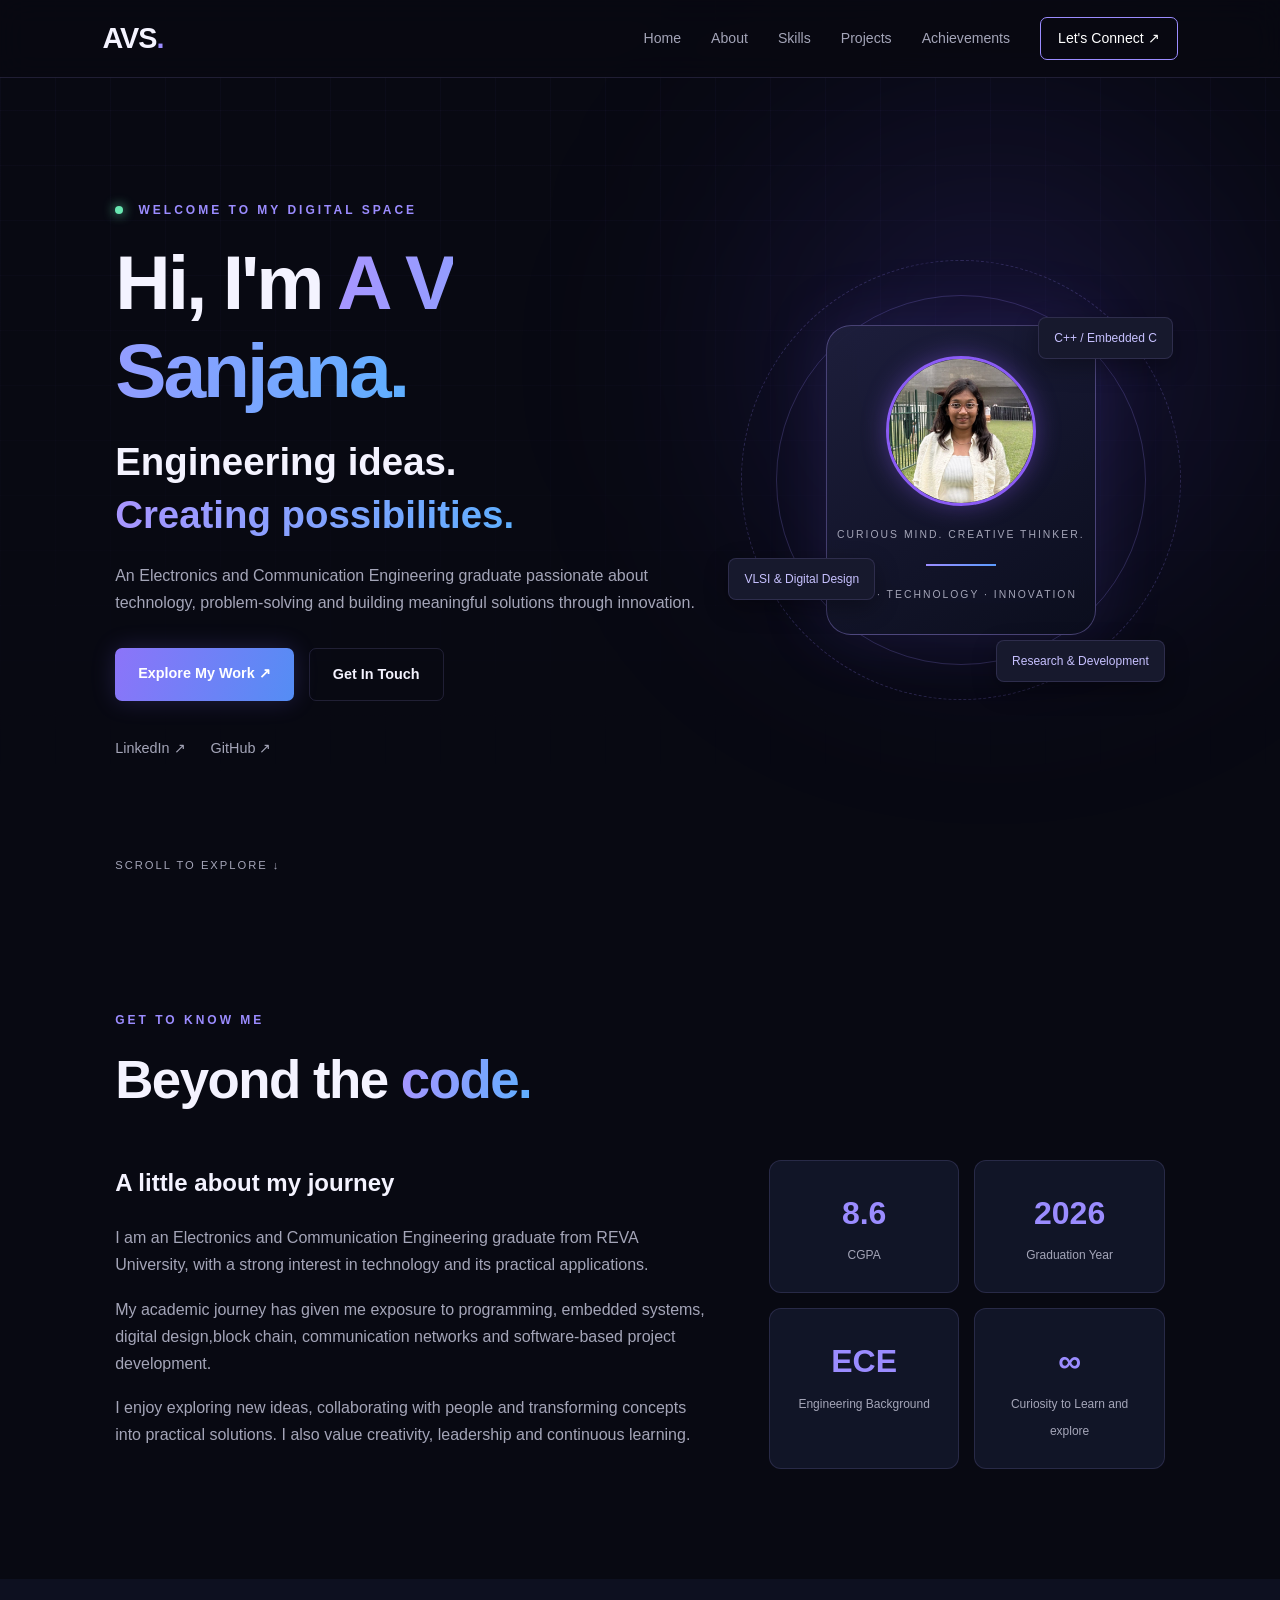
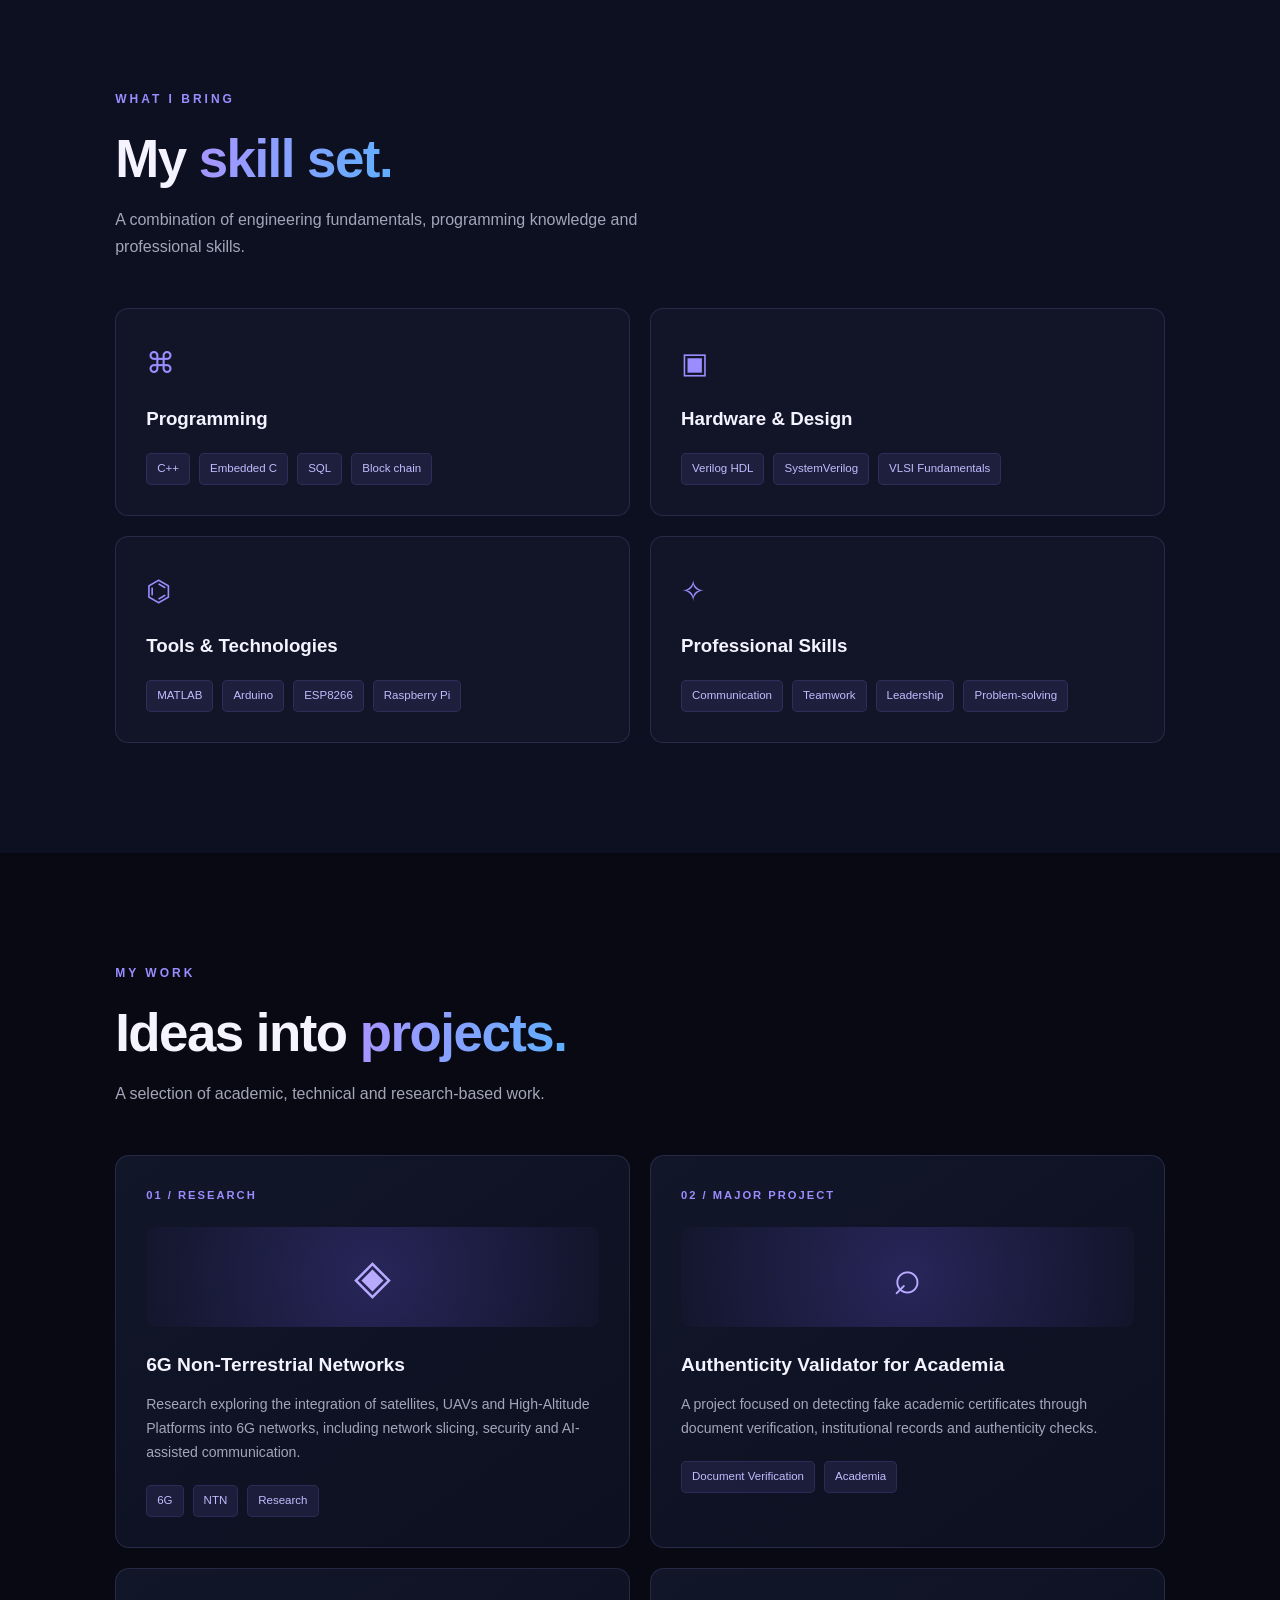
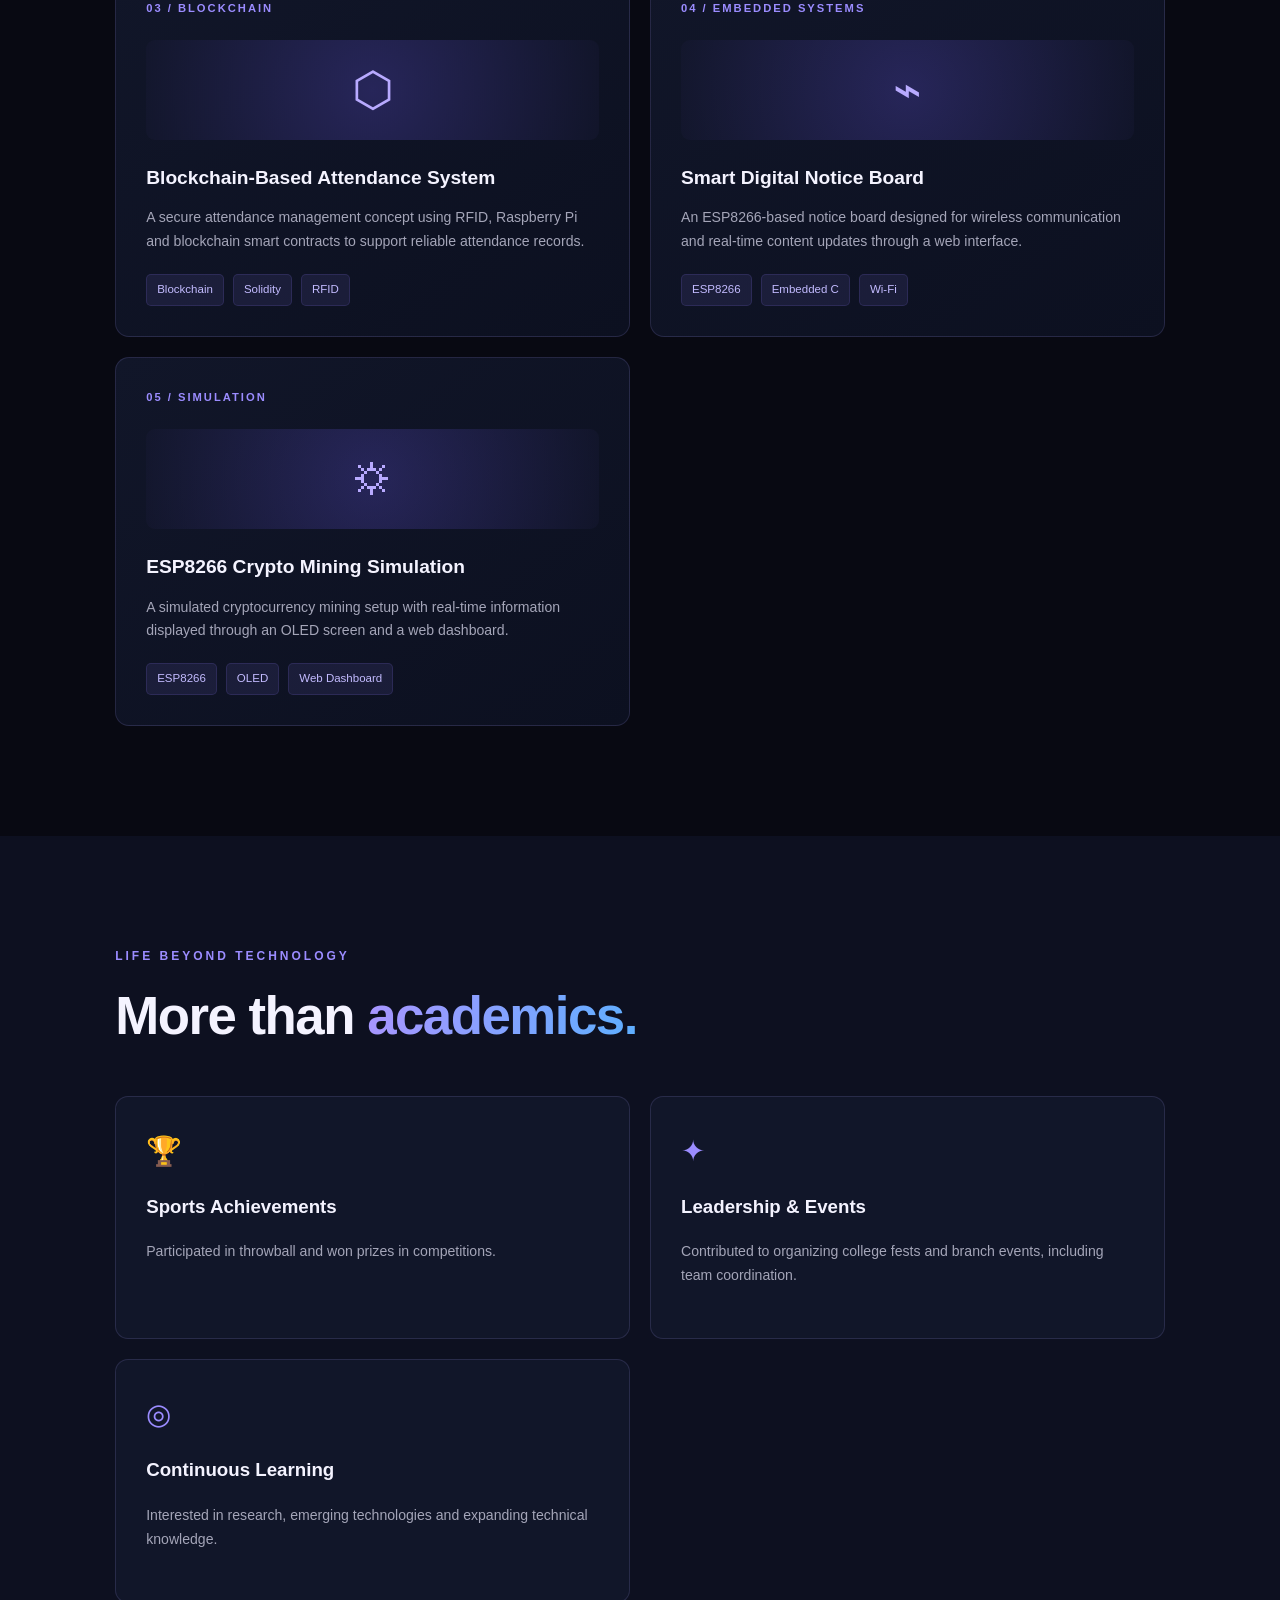
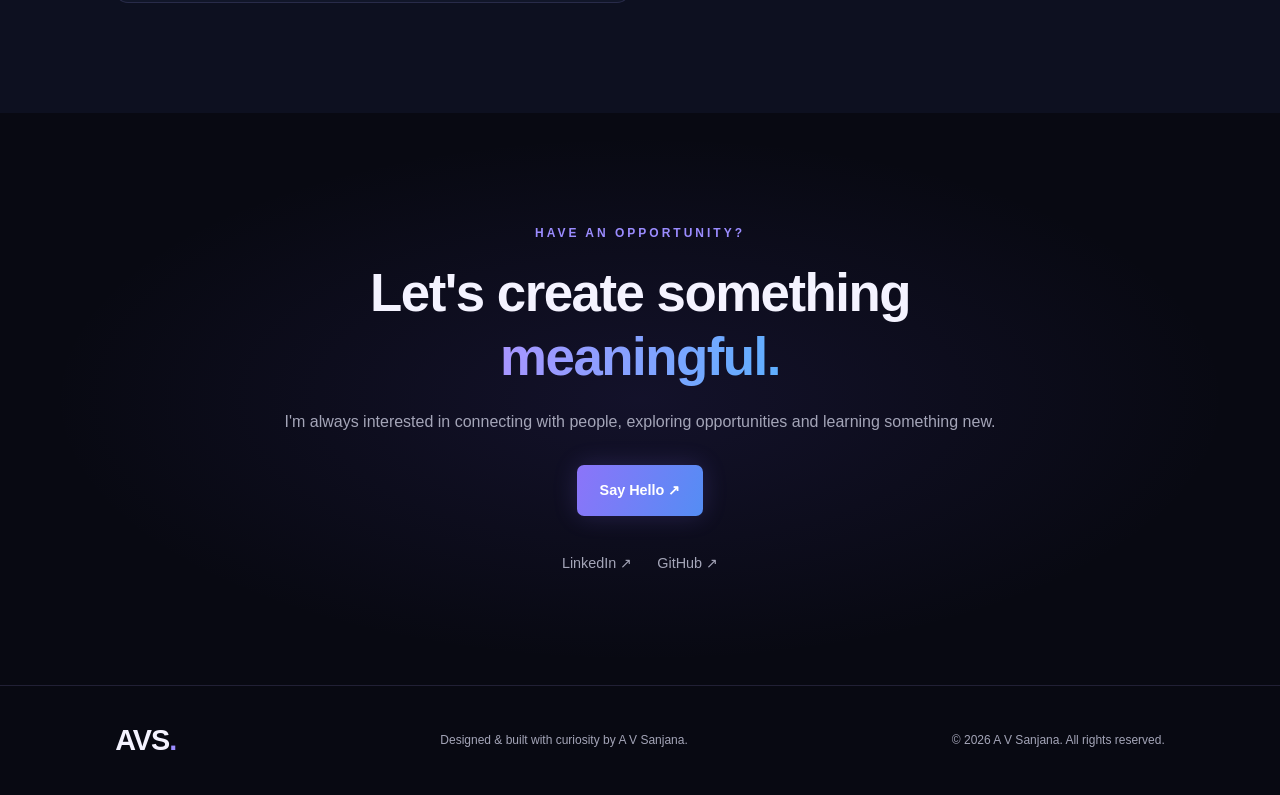
==== index.html @ 326ab888 "Add files via upload Initial portfolio upload." ====
<!DOCTYPE html>
<html lang="en">
<head>
    <meta charset="UTF-8">
    <meta name="viewport" content="width=device-width, initial-scale=1.0">
    <meta name="description" content="A V Sanjana's personal portfolio showcasing engineering projects, technical skills and professional journey.">
    <meta name="theme-color" content="#080912">
    <title>A V Sanjana | Personal Portfolio</title>
    <link rel="stylesheet" href="style.css">
</head>
<body>

    <!-- Navigation -->
    <header class="navbar">
        <a href="#home" class="logo">AVS<span>.</span></a>

        <button class="menu-toggle" id="menuToggle"
                aria-label="Toggle navigation" aria-expanded="false">
            ☰
        </button>

        <nav class="nav-links" id="navLinks">
            <a href="#home">Home</a>
            <a href="#about">About</a>
            <a href="#skills">Skills</a>
            <a href="#projects">Projects</a>
            <a href="#achievements">Achievements</a>
            <a href="#contact" class="nav-contact">Let's Connect ↗</a>
        </nav>
    </header>

    <main>
        <!-- Hero Section -->
        <section class="hero" id="home">
            <div class="hero-grid"></div>

            <div class="hero-content reveal">
                <p class="eyebrow">
                    <span class="status-dot"></span>
                    WELCOME TO MY DIGITAL SPACE
                </p>

                <h1>Hi, I'm <span>A V Sanjana.</span></h1>

                <h2>Engineering ideas.<br>
                    <span class="gradient-text">Creating possibilities.</span>
                </h2>

                <p class="hero-description">
                    An Electronics and Communication Engineering graduate
                    passionate about technology, problem-solving and building
                    meaningful solutions through innovation.
                </p>

                <div class="hero-buttons">
                    <a href="#projects" class="btn btn-primary">
                        Explore My Work ↗
                    </a>
                    <a href="#contact" class="btn btn-outline">
                        Get In Touch
                    </a>
                </div>

                <div class="social-links">
                    <a href="www.linkedin.com/in/a-v-sanjana-may2004" target="_blank"
                       rel="noopener noreferrer">LinkedIn ↗</a>
                    <a href="https://github.com/AVSanjana/AVSanjana.git" target="_blank"
                       rel="noopener noreferrer">GitHub ↗</a>
                </div>
            </div>

            <div class="hero-visual reveal">
                <div class="orbit orbit-one"></div>
                <div class="orbit orbit-two"></div>

                <div class="profile-card">
                    <img src="assets/profile.jpeg" alt="A V Sanjana" class="profile-photo">
                    <p class="profile-label">CURIOUS MIND. CREATIVE THINKER.</p>
                    <div class="profile-line"></div>
                    <p class="profile-role">ECE · TECHNOLOGY · INNOVATION</p>
                </div>

                <div class="floating-tag tag-one">C++ / Embedded C</div>
                <div class="floating-tag tag-two">VLSI & Digital Design</div>
                <div class="floating-tag tag-three">Research & Development</div>
            </div>

            <a href="#about" class="scroll-indicator">
                SCROLL TO EXPLORE ↓
            </a>
        </section>

        <!-- About Section -->
        <section class="section" id="about">
            <div class="section-heading reveal">
                <p class="eyebrow">GET TO KNOW ME</p>
                <h2>Beyond the <span class="gradient-text">code.</span></h2>
            </div>

            <div class="about-grid">
                <div class="about-text reveal">
                    <h3>A little about my journey</h3>
                    <p>
                        I am an Electronics and Communication Engineering
                        graduate from REVA University, with a strong interest
                        in technology and its practical applications.
                    </p>
                    <p>
                        My academic journey has given me exposure to programming,
                        embedded systems, digital design,block chain, communication networks
                        and software-based project development.
                    </p>
                    <p>
                        I enjoy exploring new ideas, collaborating with people
                        and transforming concepts into practical solutions.
                        I also value creativity, leadership and continuous learning.
                    </p>
                </div>

                <div class="about-stats reveal">
                    <div class="stat-card">
                        <span class="stat-number">8.6</span>
                        <span class="stat-label">CGPA</span>
                    </div>
                    <div class="stat-card">
                        <span class="stat-number">2026</span>
                        <span class="stat-label">Graduation Year</span>
                    </div>
                    <div class="stat-card">
                        <span class="stat-number">ECE</span>
                        <span class="stat-label">Engineering Background</span>
                    </div>
                    <div class="stat-card">
                        <span class="stat-number">∞</span>
                        <span class="stat-label">Curiosity to Learn and explore</span>
                    </div>
                </div>
            </div>
        </section>

        <!-- Skills Section -->
        <section class="section section-alt" id="skills">
            <div class="section-heading reveal">
                <p class="eyebrow">WHAT I BRING</p>
                <h2>My <span class="gradient-text">skill set.</span></h2>
                <p class="section-description">
                    A combination of engineering fundamentals, programming
                    knowledge and professional skills.
                </p>
            </div>

            <div class="skills-grid">
                <div class="skill-card reveal">
                    <span class="card-icon">⌘</span>
                    <h3>Programming</h3>
                    <div class="skill-tags">
                        <span>C++</span>
                        <span>Embedded C</span>
                        <span>SQL</span>
                         <span>Block chain</span>
                    </div>
                </div>

                <div class="skill-card reveal">
                    <span class="card-icon">▣</span>
                    <h3>Hardware & Design</h3>
                    <div class="skill-tags">
                        <span>Verilog HDL</span>
                        <span>SystemVerilog</span>
                        <span>VLSI Fundamentals</span>
                    </div>
                </div>

                <div class="skill-card reveal">
                    <span class="card-icon">⌬</span>
                    <h3>Tools & Technologies</h3>
                    <div class="skill-tags">
                        <span>MATLAB</span>
                        <span>Arduino</span>
                        <span>ESP8266</span>
                        <span>Raspberry Pi</span>
                    </div>
                </div>

                <div class="skill-card reveal">
                    <span class="card-icon">✧</span>
                    <h3>Professional Skills</h3>
                    <div class="skill-tags">
                        <span>Communication</span>
                        <span>Teamwork</span>
                        <span>Leadership</span>
                        <span>Problem-solving</span>
                    </div>
                </div>
            </div>
        </section>

        <!-- Projects Section -->
        <section class="section" id="projects">
            <div class="section-heading reveal">
                <p class="eyebrow">MY WORK</p>
                <h2>Ideas into <span class="gradient-text">projects.</span></h2>
                <p class="section-description">
                    A selection of academic, technical and research-based work.
                </p>
            </div>

            <div class="projects-grid">

                <article class="project-card reveal">
                    <div class="project-number">01 / RESEARCH</div>
                    <div class="project-art">◈</div>
                    <h3>6G Non-Terrestrial Networks</h3>
                    <p>
                        Research exploring the integration of satellites,
                        UAVs and High-Altitude Platforms into 6G networks,
                        including network slicing, security and AI-assisted
                        communication.
                    </p>
                    <div class="project-tags">
                        <span>6G</span><span>NTN</span><span>Research</span>
                    </div>
                </article>

                <article class="project-card reveal">
                    <div class="project-number">02 / MAJOR PROJECT</div>
                    <div class="project-art">⌕</div>
                    <h3>Authenticity Validator for Academia</h3>
                    <p>
                        A project focused on detecting fake academic
                        certificates through document verification,
                        institutional records and authenticity checks.
                    </p>
                    <div class="project-tags">
                        <span>Document Verification</span>
                        <span>Academia</span>
                    </div>
                </article>

                <article class="project-card reveal">
                    <div class="project-number">03 / BLOCKCHAIN</div>
                    <div class="project-art">⬡</div>
                    <h3>Blockchain-Based Attendance System</h3>
                    <p>
                        A secure attendance management concept using RFID,
                        Raspberry Pi and blockchain smart contracts to
                        support reliable attendance records.
                    </p>
                    <div class="project-tags">
                        <span>Blockchain</span><span>Solidity</span><span>RFID</span>
                    </div>
                </article>

                <article class="project-card reveal">
                    <div class="project-number">04 / EMBEDDED SYSTEMS</div>
                    <div class="project-art">⌁</div>
                    <h3>Smart Digital Notice Board</h3>
                    <p>
                        An ESP8266-based notice board designed for wireless
                        communication and real-time content updates through
                        a web interface.
                    </p>
                    <div class="project-tags">
                        <span>ESP8266</span><span>Embedded C</span><span>Wi-Fi</span>
                    </div>
                </article>

                <article class="project-card reveal">
                    <div class="project-number">05 / SIMULATION</div>
                    <div class="project-art">⛭</div>
                    <h3>ESP8266 Crypto Mining Simulation</h3>
                    <p>
                        A simulated cryptocurrency mining setup with
                        real-time information displayed through an OLED
                        screen and a web dashboard.
                    </p>
                    <div class="project-tags">
                        <span>ESP8266</span><span>OLED</span><span>Web Dashboard</span>
                    </div>
                </article>

            </div>
        </section>

        <!-- Achievements -->
        <section class="section section-alt" id="achievements">
            <div class="section-heading reveal">
                <p class="eyebrow">LIFE BEYOND TECHNOLOGY</p>
                <h2>More than <span class="gradient-text">academics.</span></h2>
            </div>

            <div class="achievement-grid">
                <div class="achievement-card reveal">
                    <span class="card-icon">🏆</span>
                    <h3>Sports Achievements</h3>
                    <p>Participated in throwball and won prizes in competitions.</p>
                </div>

                <div class="achievement-card reveal">
                    <span class="card-icon">✦</span>
                    <h3>Leadership & Events</h3>
                    <p>Contributed to organizing college fests and branch events,
                       including team coordination.</p>
                </div>

                <div class="achievement-card reveal">
                    <span class="card-icon">◎</span>
                    <h3>Continuous Learning</h3>
                    <p>Interested in research, emerging technologies and
                       expanding technical knowledge.</p>
                </div>
            </div>
        </section>

        <!-- Contact -->
        <section class="section contact-section" id="contact">
            <div class="contact-content reveal">
                <p class="eyebrow">HAVE AN OPPORTUNITY?</p>
                <h2>Let's create something <span class="gradient-text">meaningful.</span></h2>
                <p>
                    I'm always interested in connecting with people,
                    exploring opportunities and learning something new.
                </p>

                <a href="mailto:avsanjana51@gmail.com"
                   class="btn btn-primary">Say Hello ↗</a>

                <div class="contact-links">
                    <a href="www.linkedin.com/in/a-v-sanjana-may2004" target="_blank"
                       rel="noopener noreferrer">LinkedIn ↗</a>
                    <a href="https://github.com/AVSanjana/AVSanjana.git" target="_blank"
                       rel="noopener noreferrer">GitHub ↗</a>
                </div>
            </div>
        </section>
    </main>

    <!-- Footer -->
    <footer class="footer">
        <a href="#home" class="logo">AVS<span>.</span></a>
        <p>Designed & built with curiosity by A V Sanjana.</p>
        <p>© <span id="year"></span> A V Sanjana. All rights reserved.</p>
    </footer>

    <script src="script.js"></script>
</body>
</html>
---- style.css ----
/* =====================================
   A V SANJANA - FUTURISTIC PORTFOLIO
   ===================================== */

:root {
    --bg: #080912;
    --bg-alt: #0d1020;
    --card: #111527;
    --purple: #9b8cff;
    --blue: #5c9cff;
    --text: #f4f3ff;
    --muted: #a4a5b8;
    --border: rgba(173, 158, 255, 0.15);
}

* {
    margin: 0;
    padding: 0;
    box-sizing: border-box;
    scroll-behavior: smooth;
}

body {
    background: var(--bg);
    color: var(--text);
    font-family: "Segoe UI", Arial, sans-serif;
    line-height: 1.7;
    overflow-x: hidden;
}

a {
    color: inherit;
    text-decoration: none;
}

button {
    font: inherit;
}

/* NAVIGATION */

.navbar {
    height: 78px;
    padding: 0 8%;
    display: flex;
    align-items: center;
    justify-content: space-between;
    background: rgba(8, 9, 18, 0.88);
    backdrop-filter: blur(15px);
    border-bottom: 1px solid var(--border);
    position: fixed;
    width: 100%;
    top: 0;
    z-index: 1000;
}

.logo {
    font-size: 1.8rem;
    font-weight: 800;
    letter-spacing: -1px;
}

.logo span {
    color: var(--purple);
}

.nav-links {
    display: flex;
    align-items: center;
    gap: 30px;
}

.nav-links a {
    color: var(--muted);
    font-size: 0.88rem;
    transition: 0.3s;
}

.nav-links a:hover {
    color: var(--purple);
}

.nav-links .nav-contact {
    color: white;
    border: 1px solid var(--purple);
    padding: 9px 17px;
    border-radius: 7px;
}

.menu-toggle {
    display: none;
    background: none;
    color: white;
    border: 0;
    font-size: 1.7rem;
    cursor: pointer;
}

/* COMMON */

.section {
    padding: 110px 9%;
}

.section-alt {
    background: var(--bg-alt);
}

.eyebrow {
    color: var(--purple);
    font-size: 0.75rem;
    letter-spacing: 3px;
    font-weight: 700;
    margin-bottom: 18px;
}

.section-heading {
    margin-bottom: 48px;
}

.section-heading h2,
.contact-content h2 {
    font-size: clamp(2rem, 5vw, 3.3rem);
    line-height: 1.2;
    letter-spacing: -1.5px;
}

.gradient-text,
.hero h1 span {
    background: linear-gradient(100deg, #a995ff, #5eafff);
    -webkit-background-clip: text;
    background-clip: text;
    color: transparent;
}

.section-description {
    color: var(--muted);
    margin-top: 15px;
    max-width: 580px;
}

/* HERO */

.hero {
    min-height: 100vh;
    padding: 150px 9% 90px;
    display: grid;
    grid-template-columns: 1.2fr 0.8fr;
    align-items: center;
    gap: 30px;
    position: relative;
    overflow: hidden;
}

.hero-grid {
    position: absolute;
    inset: 0;
    background-image:
        linear-gradient(rgba(153, 136, 255, 0.035) 1px, transparent 1px),
        linear-gradient(90deg, rgba(153, 136, 255, 0.035) 1px, transparent 1px);
    background-size: 55px 55px;
    mask-image: linear-gradient(to bottom, black, transparent 90%);
    pointer-events: none;
}

.hero::before {
    content: "";
    position: absolute;
    width: 450px;
    height: 450px;
    background: rgba(103, 76, 255, 0.15);
    filter: blur(130px);
    border-radius: 50%;
    top: 15%;
    right: 5%;
    pointer-events: none;
}

.hero-content,
.hero-visual {
    position: relative;
    z-index: 2;
}

.status-dot {
    display: inline-block;
    height: 8px;
    width: 8px;
    background: #69e8b1;
    border-radius: 50%;
    margin-right: 9px;
    box-shadow: 0 0 12px #69e8b1;
}

.hero h1 {
    font-size: clamp(2.7rem, 6vw, 5rem);
    line-height: 1.15;
    letter-spacing: -3px;
    margin-bottom: 20px;
}

.hero h2 {
    font-size: clamp(1.6rem, 3vw, 2.4rem);
    line-height: 1.4;
    margin-bottom: 20px;
}

.hero-description {
    color: var(--muted);
    max-width: 580px;
    margin-bottom: 32px;
}

.hero-buttons {
    display: flex;
    flex-wrap: wrap;
    gap: 15px;
}

.btn {
    display: inline-block;
    padding: 13px 23px;
    border-radius: 7px;
    font-weight: 600;
    font-size: 0.9rem;
    transition: 0.3s;
}

.btn-primary {
    background: linear-gradient(110deg, #8c74f9, #548df4);
    color: white;
    box-shadow: 0 0 25px rgba(130, 109, 255, 0.2);
}

.btn-primary:hover {
    transform: translateY(-4px);
    box-shadow: 0 8px 30px rgba(130, 109, 255, 0.4);
}

.btn-outline {
    border: 1px solid var(--border);
    color: var(--text);
}

.btn-outline:hover {
    border-color: var(--purple);
    transform: translateY(-4px);
}

.social-links,
.contact-links {
    display: flex;
    gap: 25px;
    margin-top: 35px;
}

.social-links a,
.contact-links a {
    color: var(--muted);
    font-size: 0.9rem;
    transition: 0.3s;
}

.social-links a:hover,
.contact-links a:hover {
    color: var(--purple);
}

/* HERO VISUAL */

.hero-visual {
    height: 430px;
    display: flex;
    align-items: center;
    justify-content: center;
}

.profile-card {
    width: 270px;
    height: 310px;
    border: 1px solid rgba(172, 151, 255, 0.35);
    background: linear-gradient(145deg,
        rgba(31, 32, 62, 0.9),
        rgba(11, 14, 30, 0.9));
    border-radius: 25px;
    box-shadow: 0 0 70px rgba(116, 92, 255, 0.15);
    display: flex;
    flex-direction: column;
    justify-content: center;
    align-items: center;
    gap: 20px;
    position: relative;
    z-index: 2;
    backdrop-filter: blur(15px);
}

.profile-symbol {
    font-size: 4.5rem;
    font-weight: 800;
    letter-spacing: -5px;
    background: linear-gradient(120deg, #bba8ff, #5cafff);
    -webkit-background-clip: text;
    background-clip: text;
    color: transparent;
}

.profile-label,
.profile-role {
    color: var(--muted);
    font-size: 0.65rem;
    letter-spacing: 2px;
}

.profile-line {
    width: 70px;
    height: 2px;
    background: linear-gradient(90deg, var(--purple), var(--blue));
}

.orbit {
    position: absolute;
    border: 1px solid rgba(153, 136, 255, 0.22);
    border-radius: 50%;
}

.orbit-one {
    width: 370px;
    height: 370px;
    animation: rotate 25s linear infinite;
}

.orbit-two {
    width: 440px;
    height: 440px;
    border-style: dashed;
    animation: rotate 35s linear infinite reverse;
}

.floating-tag {
    position: absolute;
    z-index: 3;
    background: #17192d;
    border: 1px solid var(--border);
    padding: 10px 15px;
    border-radius: 8px;
    color: #c7c1ff;
    font-size: 0.75rem;
    box-shadow: 0 8px 25px #0005;
    animation: float 4s ease-in-out infinite;
}

.tag-one { top: 12%; right: -2%; }
.tag-two { bottom: 22%; left: -7%; animation-delay: 1s; }
.tag-three { bottom: 3%; right: 0; animation-delay: 2s; }

.scroll-indicator {
    position: absolute;
    bottom: 25px;
    left: 9%;
    color: var(--muted);
    font-size: 0.7rem;
    letter-spacing: 2px;
}

/* ABOUT */

.about-grid {
    display: grid;
    grid-template-columns: 1.2fr 0.8fr;
    gap: 60px;
    align-items: center;
}

.about-text h3 {
    font-size: 1.5rem;
    margin-bottom: 20px;
}

.about-text p {
    color: var(--muted);
    margin-bottom: 17px;
}

.about-stats {
    display: grid;
    grid-template-columns: repeat(2, 1fr);
    gap: 15px;
}

.stat-card {
    background: var(--card);
    padding: 25px 15px;
    border: 1px solid var(--border);
    border-radius: 12px;
    text-align: center;
}

.stat-number {
    display: block;
    font-size: 2rem;
    font-weight: 800;
    color: var(--purple);
}

.stat-label {
    font-size: 0.75rem;
    color: var(--muted);
}

/* SKILLS */

.skills-grid,
.achievement-grid {
    display: grid;
    grid-template-columns: repeat(2, 1fr);
    gap: 20px;
}

.skill-card,
.achievement-card {
    background: var(--card);
    border: 1px solid var(--border);
    border-radius: 13px;
    padding: 30px;
    transition: 0.3s;
}

.skill-card:hover,
.achievement-card:hover,
.project-card:hover {
    transform: translateY(-6px);
    border-color: rgba(155, 140, 255, 0.65);
}

.card-icon {
    font-size: 1.8rem;
    color: var(--purple);
    display: block;
    margin-bottom: 15px;
}

.skill-card h3,
.achievement-card h3 {
    margin-bottom: 18px;
}

.skill-tags,
.project-tags {
    display: flex;
    flex-wrap: wrap;
    gap: 9px;
}

.skill-tags span,
.project-tags span {
    font-size: 0.72rem;
    color: #c3bbff;
    background: rgba(144, 124, 255, 0.1);
    border: 1px solid rgba(144, 124, 255, 0.15);
    border-radius: 5px;
    padding: 5px 10px;
}

/* PROJECTS */

.projects-grid {
    display: grid;
    grid-template-columns: repeat(2, 1fr);
    gap: 20px;
}

.project-card {
    padding: 30px;
    background: linear-gradient(145deg, #111629, #0c1020);
    border: 1px solid var(--border);
    border-radius: 14px;
    transition: 0.3s;
}

.project-number {
    color: var(--purple);
    font-size: 0.7rem;
    letter-spacing: 2px;
    font-weight: 700;
}

.project-art {
    margin: 22px 0;
    height: 100px;
    border-radius: 9px;
    background: radial-gradient(circle at center,
        rgba(115, 95, 255, 0.24),
        rgba(23, 25, 52, 0.4));
    display: flex;
    align-items: center;
    justify-content: center;
    font-size: 3rem;
    color: #b8aaff;
}

.project-card h3 {
    font-size: 1.2rem;
    margin-bottom: 12px;
}

.project-card p,
.achievement-card p {
    color: var(--muted);
    font-size: 0.88rem;
    margin-bottom: 20px;
}

.project-tags {
    margin-top: 20px;
}

/* ACHIEVEMENTS */

.achievement-card {
    background: #111629;
}

/* CONTACT */

.contact-section {
    text-align: center;
    background: radial-gradient(ellipse at center,
        rgba(94, 76, 205, 0.13),
        transparent 65%);
}

.contact-content {
    max-width: 760px;
    margin: auto;
}

.contact-content h2 {
    margin-bottom: 20px;
}

.contact-content > p:not(.eyebrow) {
    color: var(--muted);
    margin-bottom: 30px;
}

.contact-links {
    justify-content: center;
}

/* FOOTER */

.footer {
    border-top: 1px solid var(--border);
    padding: 30px 9%;
    display: flex;
    justify-content: space-between;
    align-items: center;
    gap: 20px;
}

.footer p {
    color: var(--muted);
    font-size: 0.75rem;
    text-align: center;
}

/* ANIMATIONS */

@keyframes rotate {
    to { transform: rotate(360deg); }
}

@keyframes float {
    0%, 100% { transform: translateY(0); }
    50% { transform: translateY(-12px); }
}

.reveal {
    opacity: 0;
    transform: translateY(25px);
    transition: opacity 0.8s ease, transform 0.8s ease;
}

.reveal.visible {
    opacity: 1;
    transform: translateY(0);
}

/* RESPONSIVE DESIGN */

@media (max-width: 900px) {
    .navbar {
        padding: 0 5%;
    }

    .nav-links {
        gap: 15px;
    }

    .nav-links a {
        font-size: 0.78rem;
    }

    .hero {
        padding-left: 6%;
        padding-right: 6%;
    }

    .section {
        padding: 85px 6%;
    }

    .hero-visual {
        transform: scale(0.85);
    }
}

@media (max-width: 700px) {
    .menu-toggle {
        display: block;
    }

    .nav-links {
        display: none;
        position: absolute;
        top: 78px;
        left: 0;
        width: 100%;
        padding: 25px;
        background: #0d1020;
        border-bottom: 1px solid var(--border);
        flex-direction: column;
        align-items: flex-start;
    }

    .nav-links.active {
        display: flex;
    }

    .hero {
        grid-template-columns: 1fr;
        padding-top: 135px;
        text-align: center;
    }

    .hero-description {
        margin-left: auto;
        margin-right: auto;
    }

    .hero-buttons,
    .social-links {
        justify-content: center;
    }

    .hero-visual {
        height: 390px;
        transform: scale(0.85);
    }

    .scroll-indicator {
        display: none;
    }

    .about-grid,
    .projects-grid {
        grid-template-columns: 1fr;
    }

    .skills-grid,
    .achievement-grid {
        grid-template-columns: 1fr;
    }

    .footer {
        flex-direction: column;
        text-align: center;
    }
}

@media (max-width: 400px) {
    .hero h1 {
        letter-spacing: -1.5px;
    }

    .hero-visual {
        transform: scale(0.72);
        margin: -30px 0;
    }

    .section {
        padding: 70px 6%;
    }
}

@media (prefers-reduced-motion: reduce) {
    *, *::before, *::after {
        scroll-behavior: auto !important;
        animation-duration: 0.01ms !important;
        transition-duration: 0.01ms !important;
    }
}
.profile-photo {
    width: 150px;
    height: 150px;
    object-fit: cover;
    border-radius: 50%;
    border: 3px solid #8b5cf6;
    box-shadow: 0 0 25px rgba(139, 92, 246, 0.4);
}
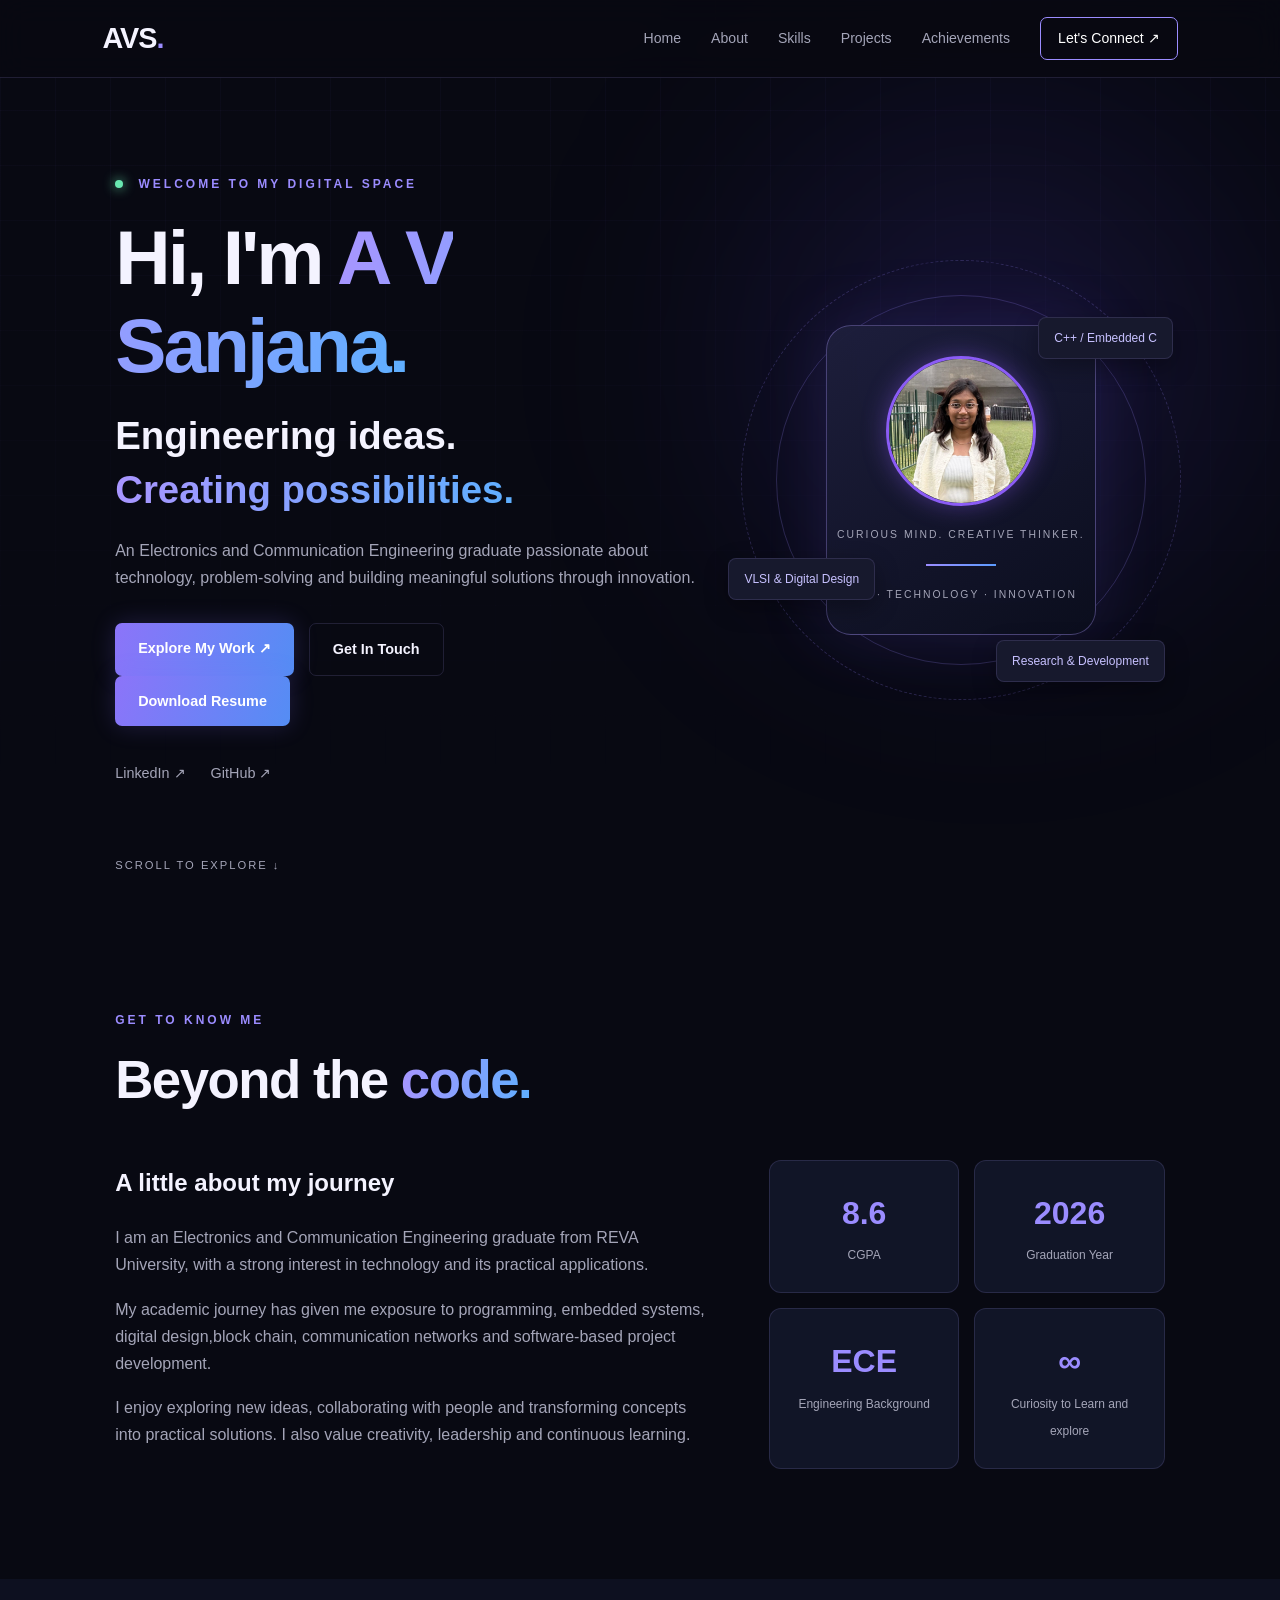
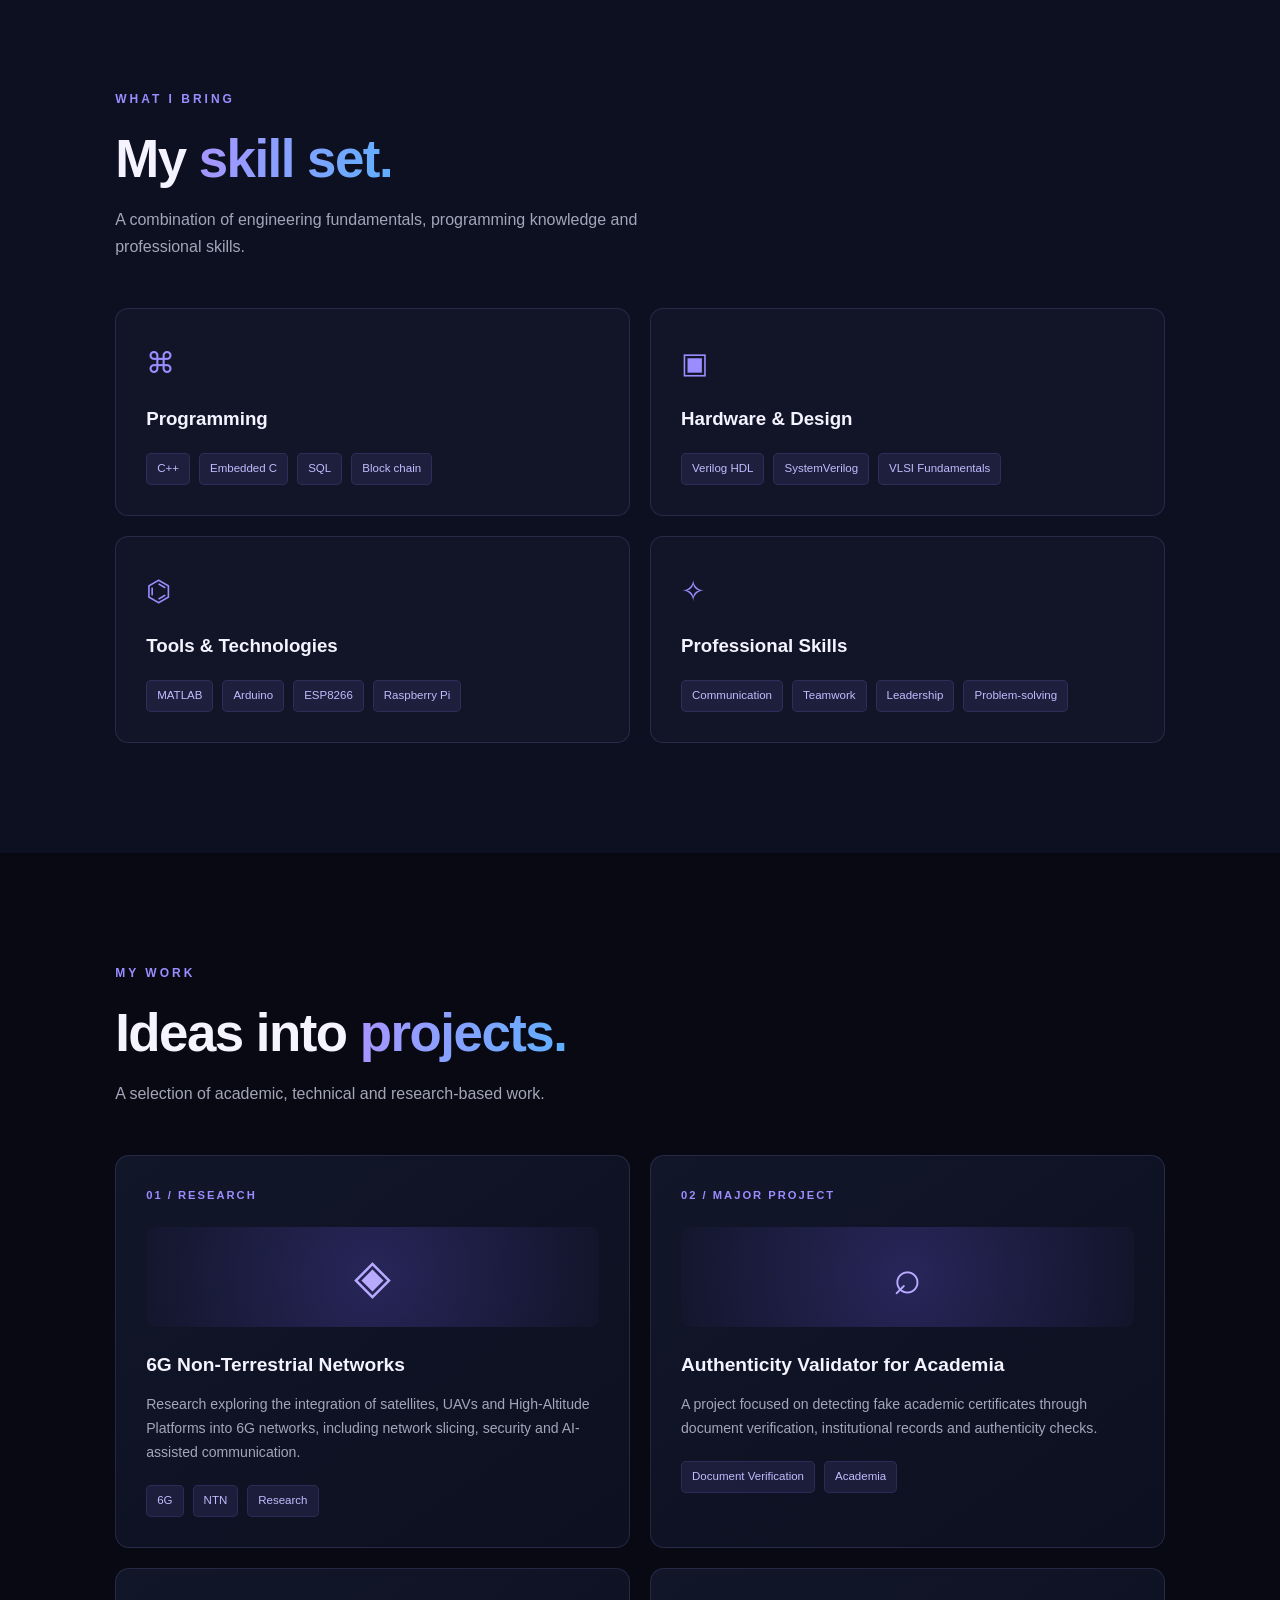
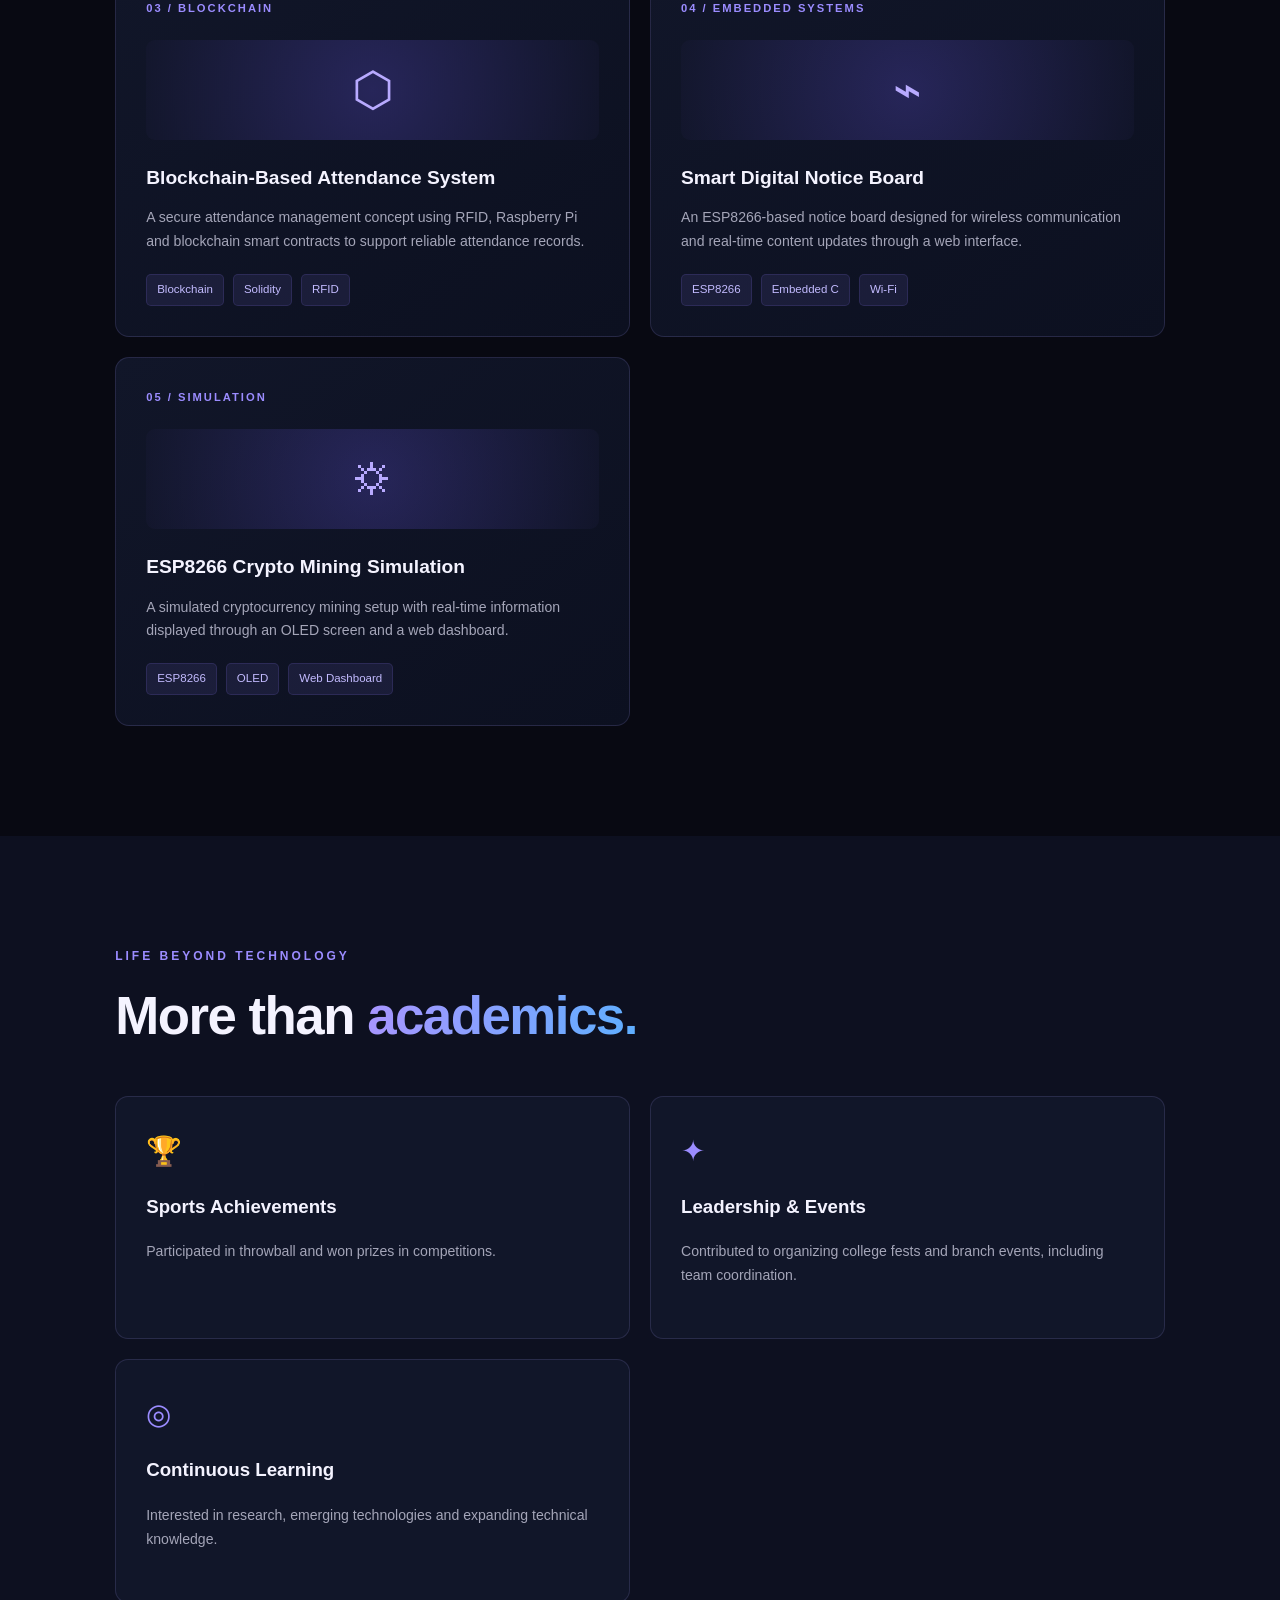
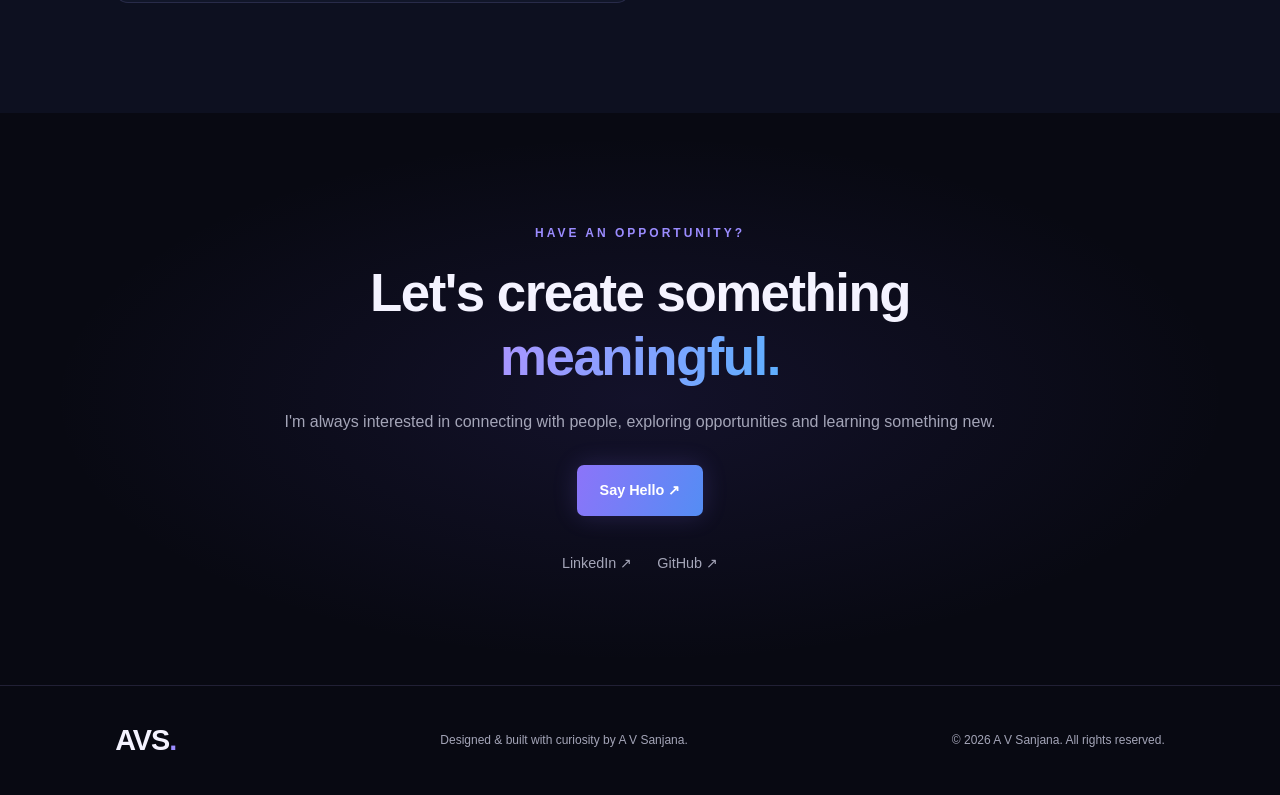
==== commit 87c90956: "Add resume download link to hero section Added a download link for the resume and updated the hero s" ====
--- a/index.html
+++ b/index.html
@@ -61,6 +61,12 @@
                         Get In Touch
                     </a>
                 </div>
+                <a href="assets/Sanjana-Resume.pdf"
+   class="btn btn-primary"
+   download>
+   <i class="fas fa-download"></i>
+   Download Resume
+</a>
 
                 <div class="social-links">
                     <a href="www.linkedin.com/in/a-v-sanjana-may2004" target="_blank"
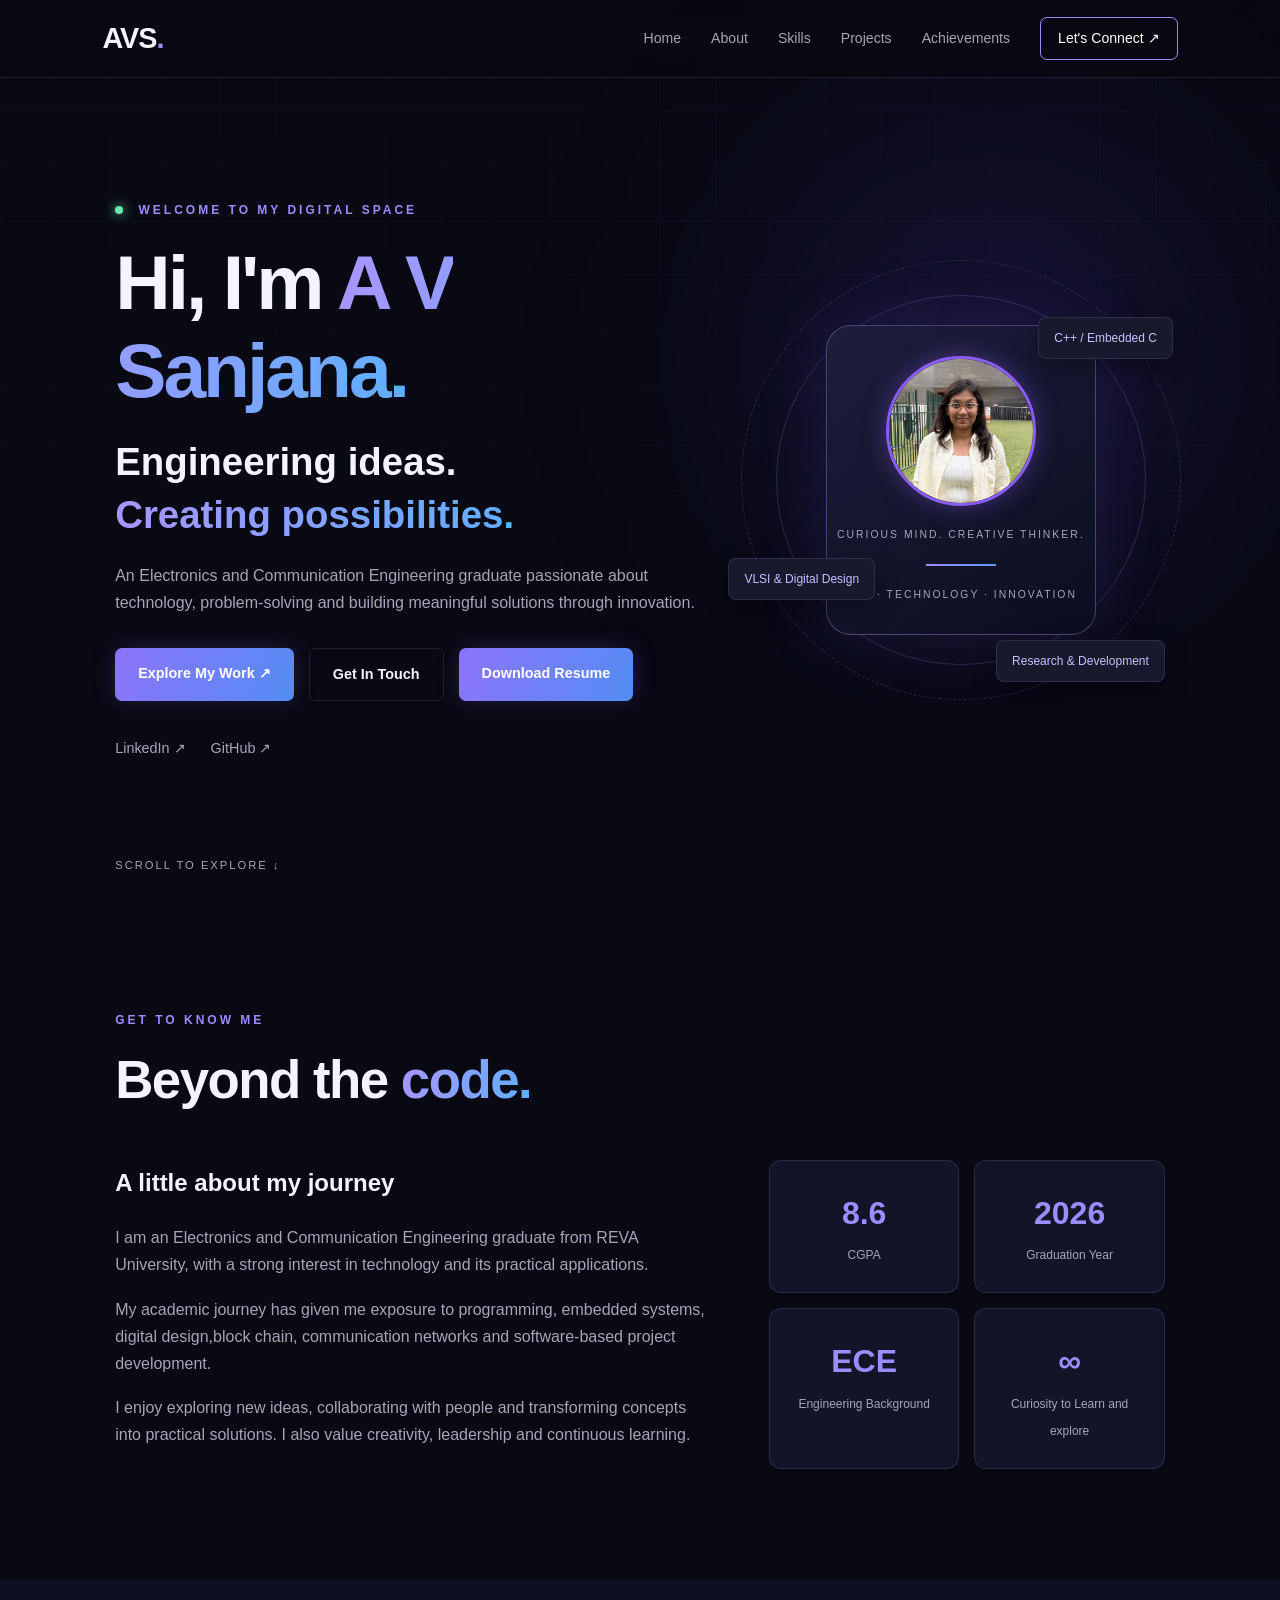
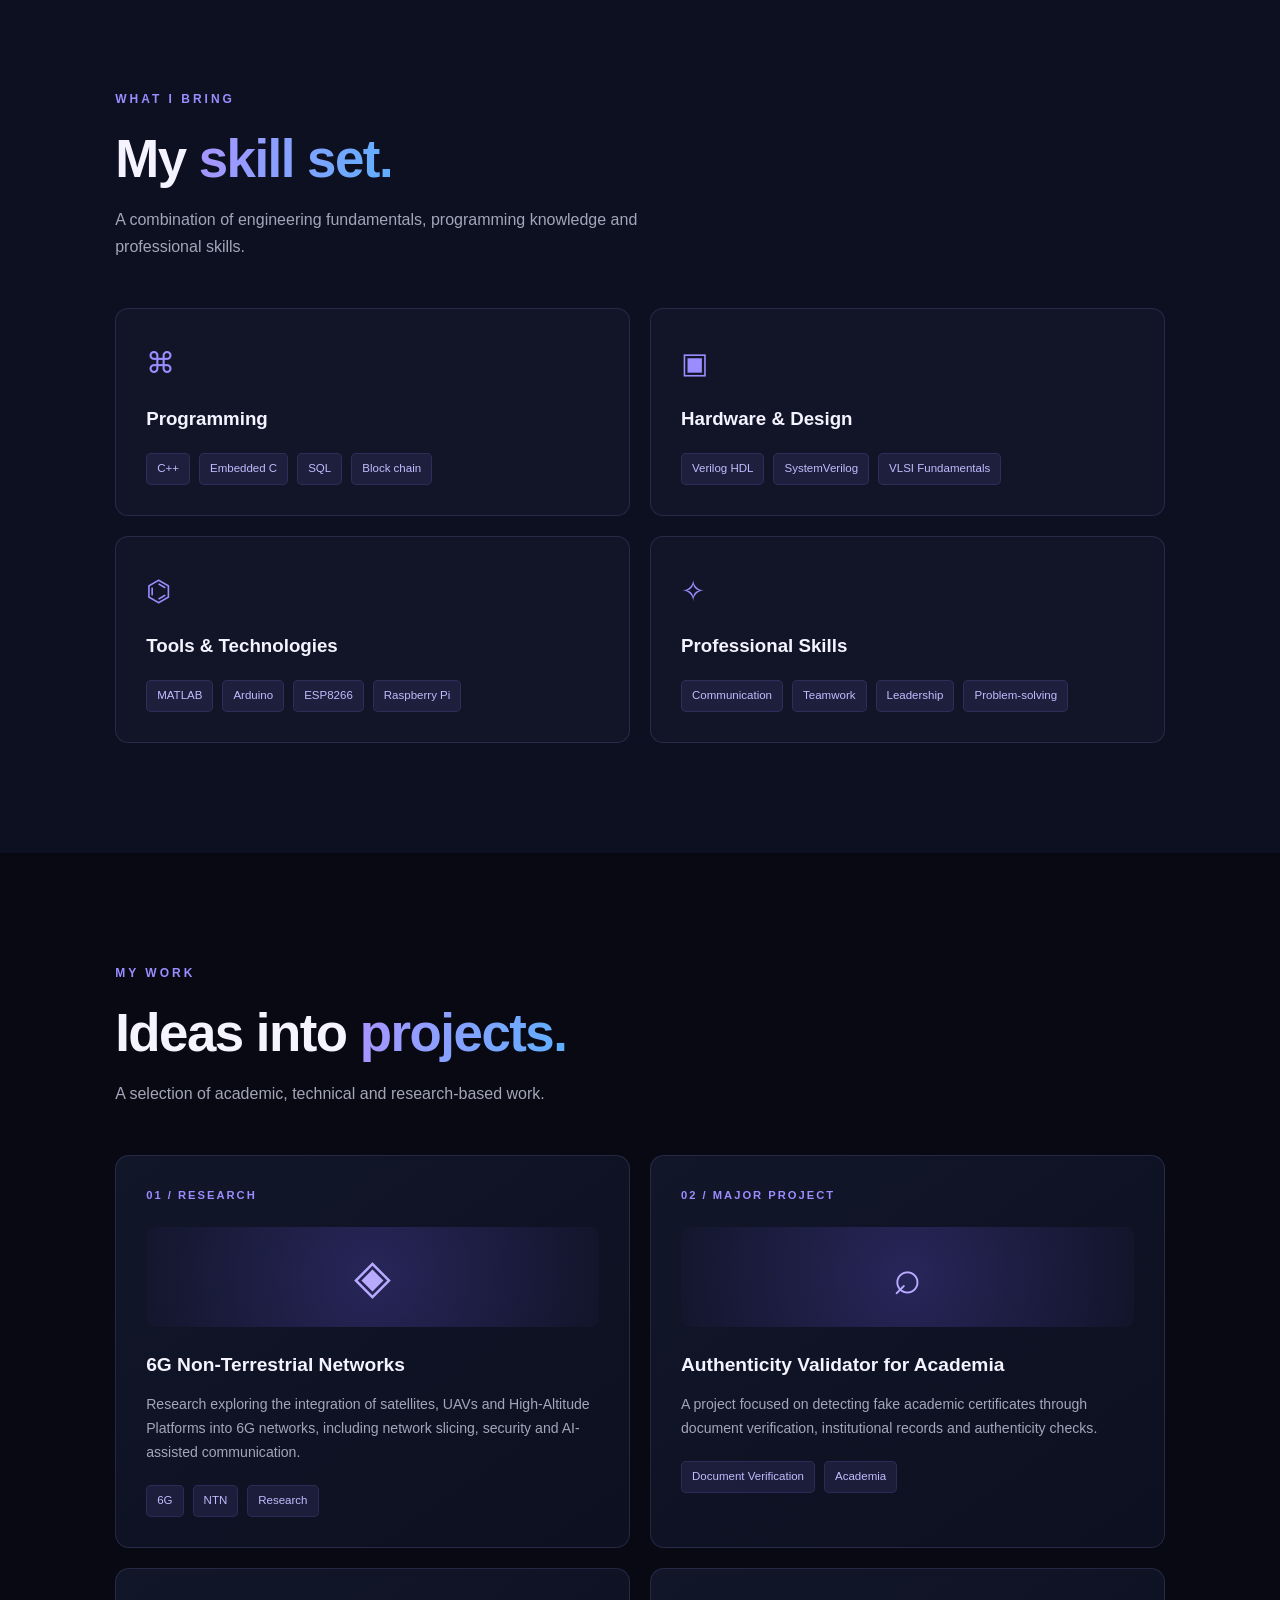
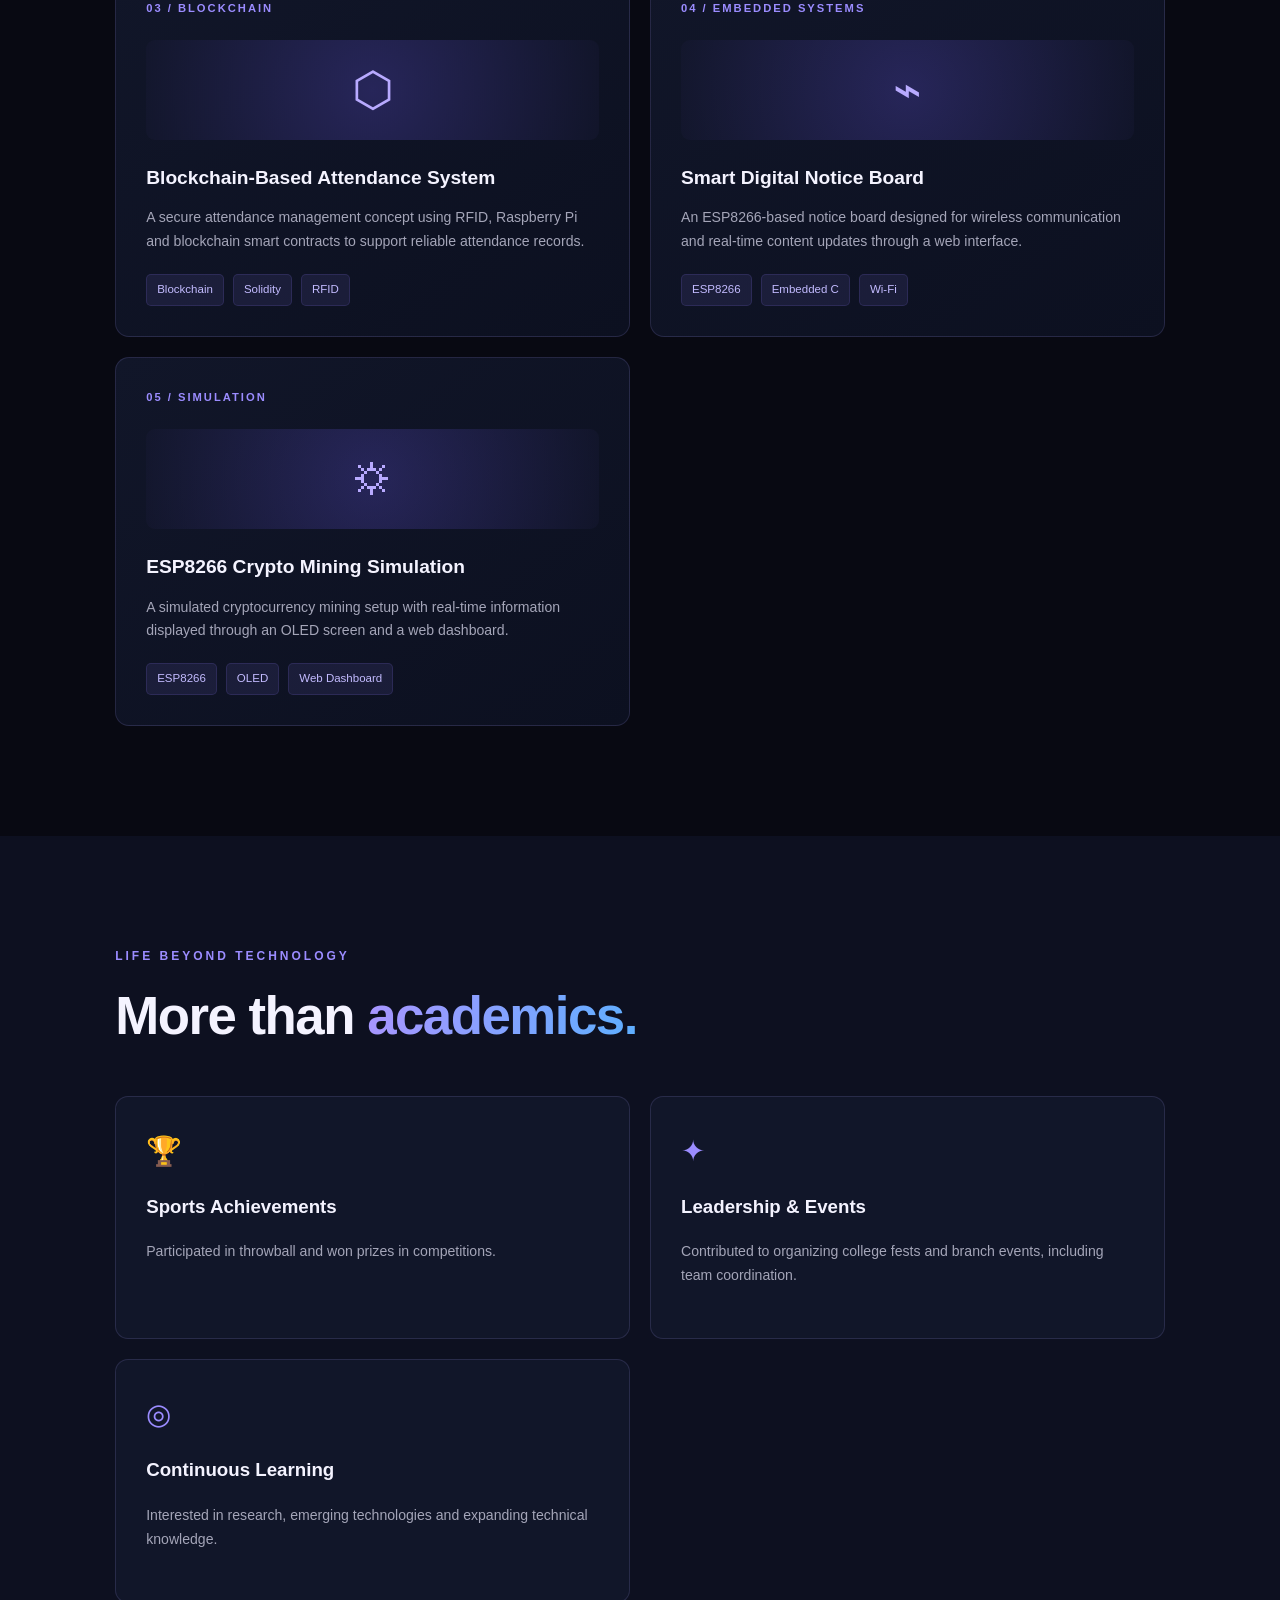
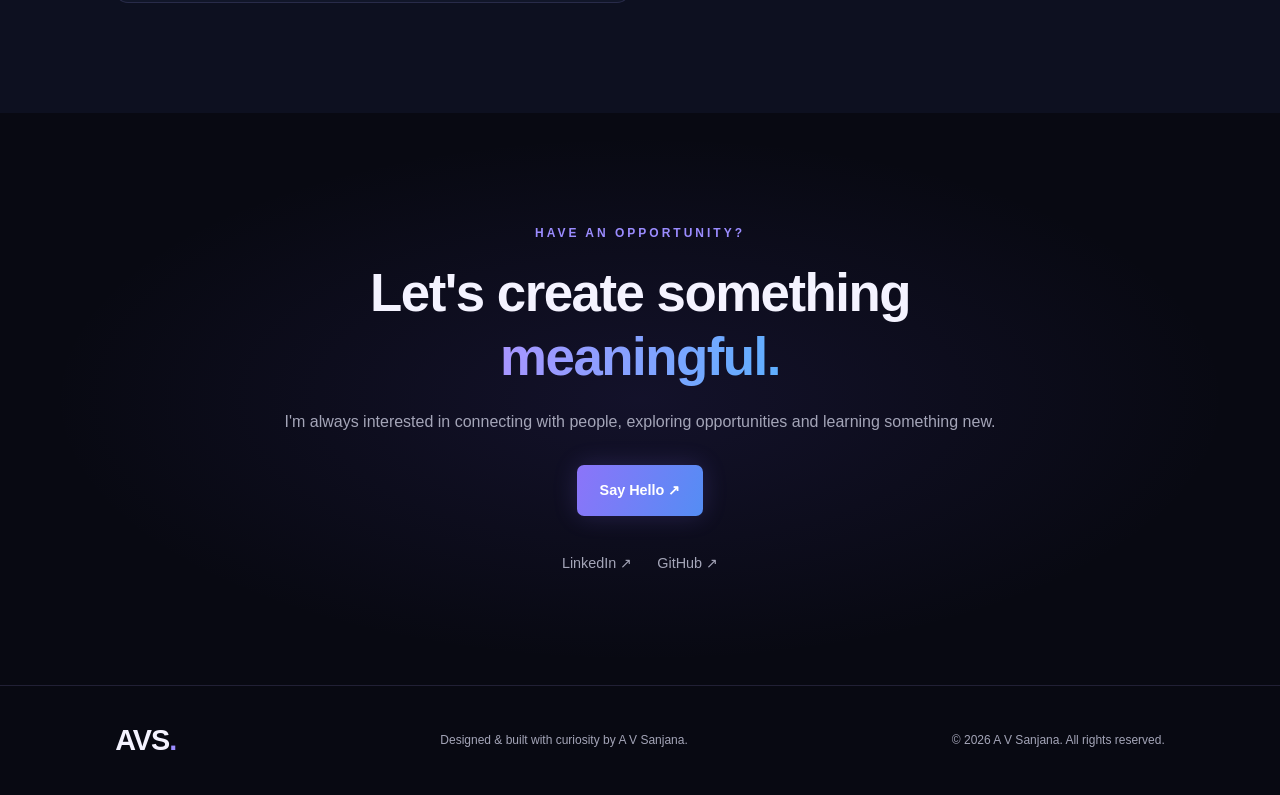
==== commit bfa7c970: "Update index.html" ====
--- a/index.html
+++ b/index.html
@@ -60,13 +60,13 @@
                     <a href="#contact" class="btn btn-outline">
                         Get In Touch
                     </a>
-                </div>
-                <a href="assets/Sanjana-Resume.pdf"
-   class="btn btn-primary"
-   download>
-   <i class="fas fa-download"></i>
-   Download Resume
-</a>
+                    <a href="assets/Sanjana-Resume.pdf"
+       class="btn btn-primary"
+       download>
+        Download Resume
+    </a>
+                </div>
+                
 
                 <div class="social-links">
                     <a href="www.linkedin.com/in/a-v-sanjana-may2004" target="_blank"
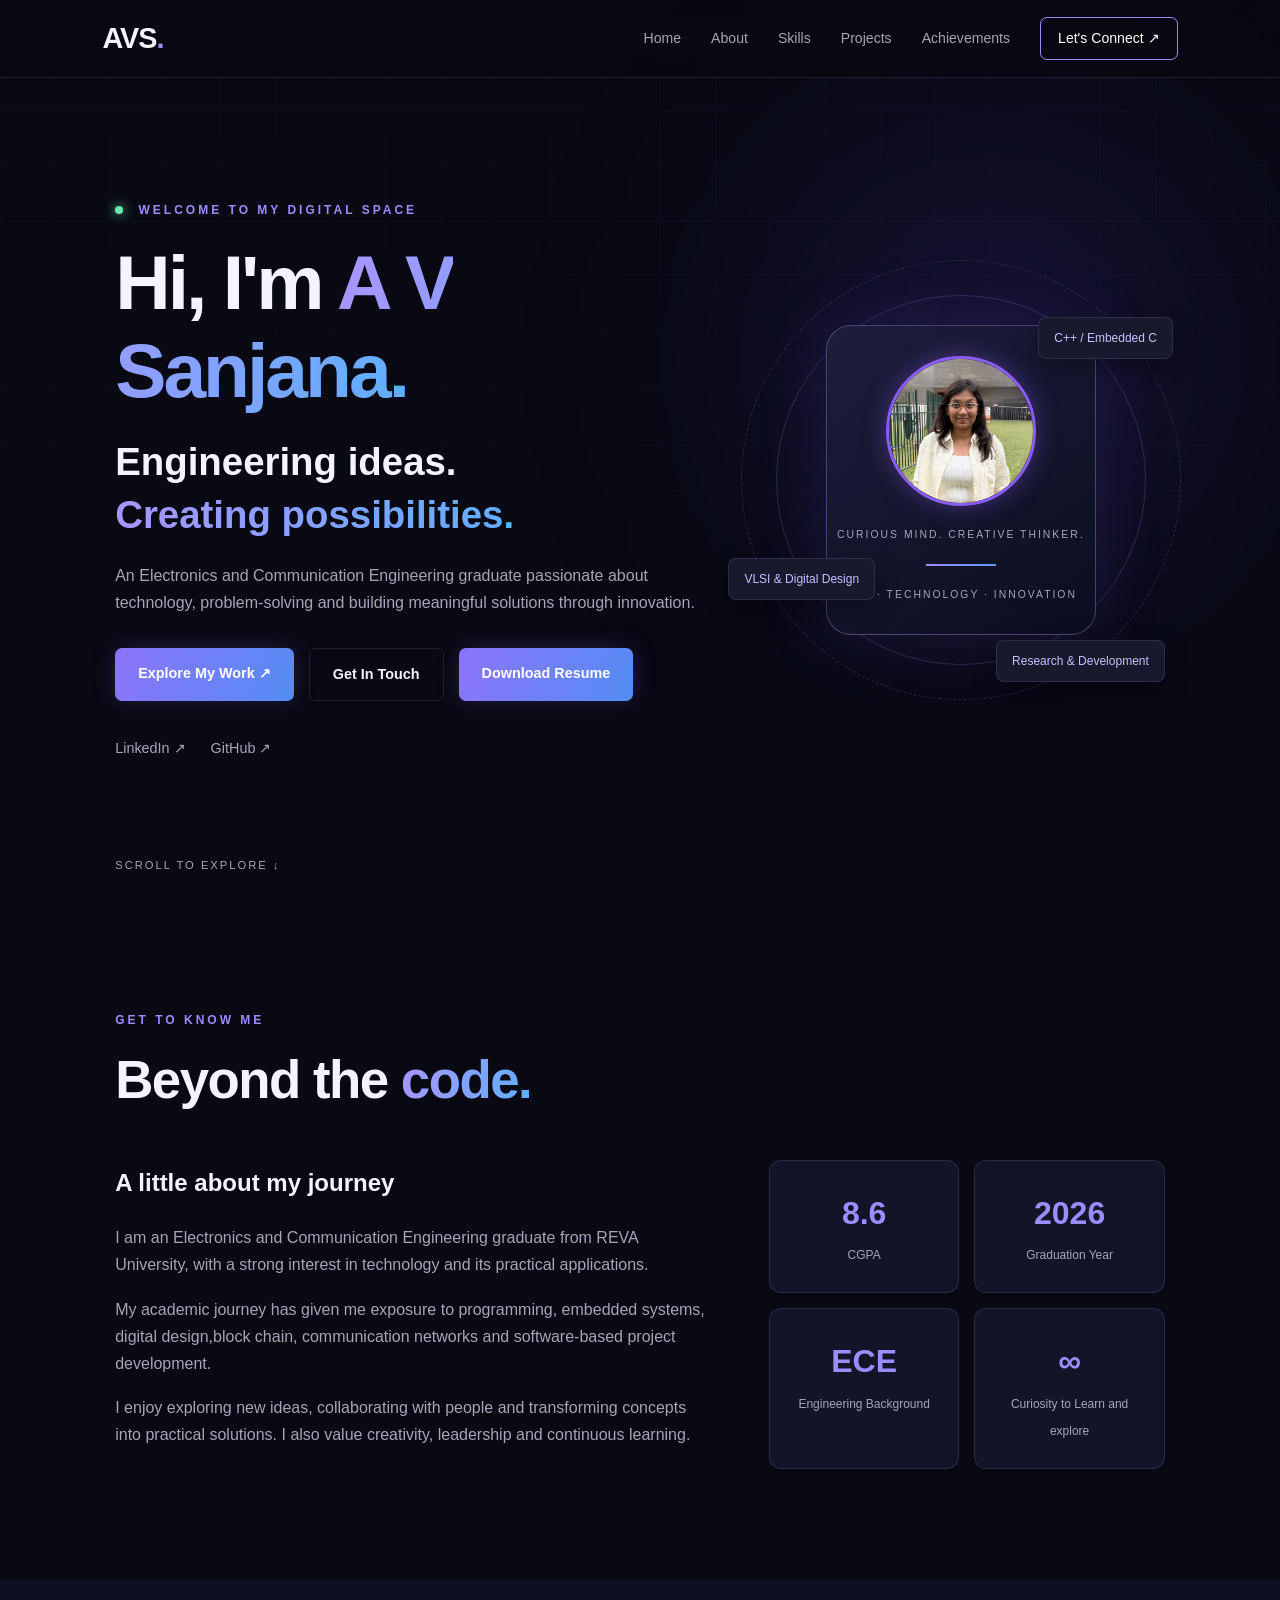
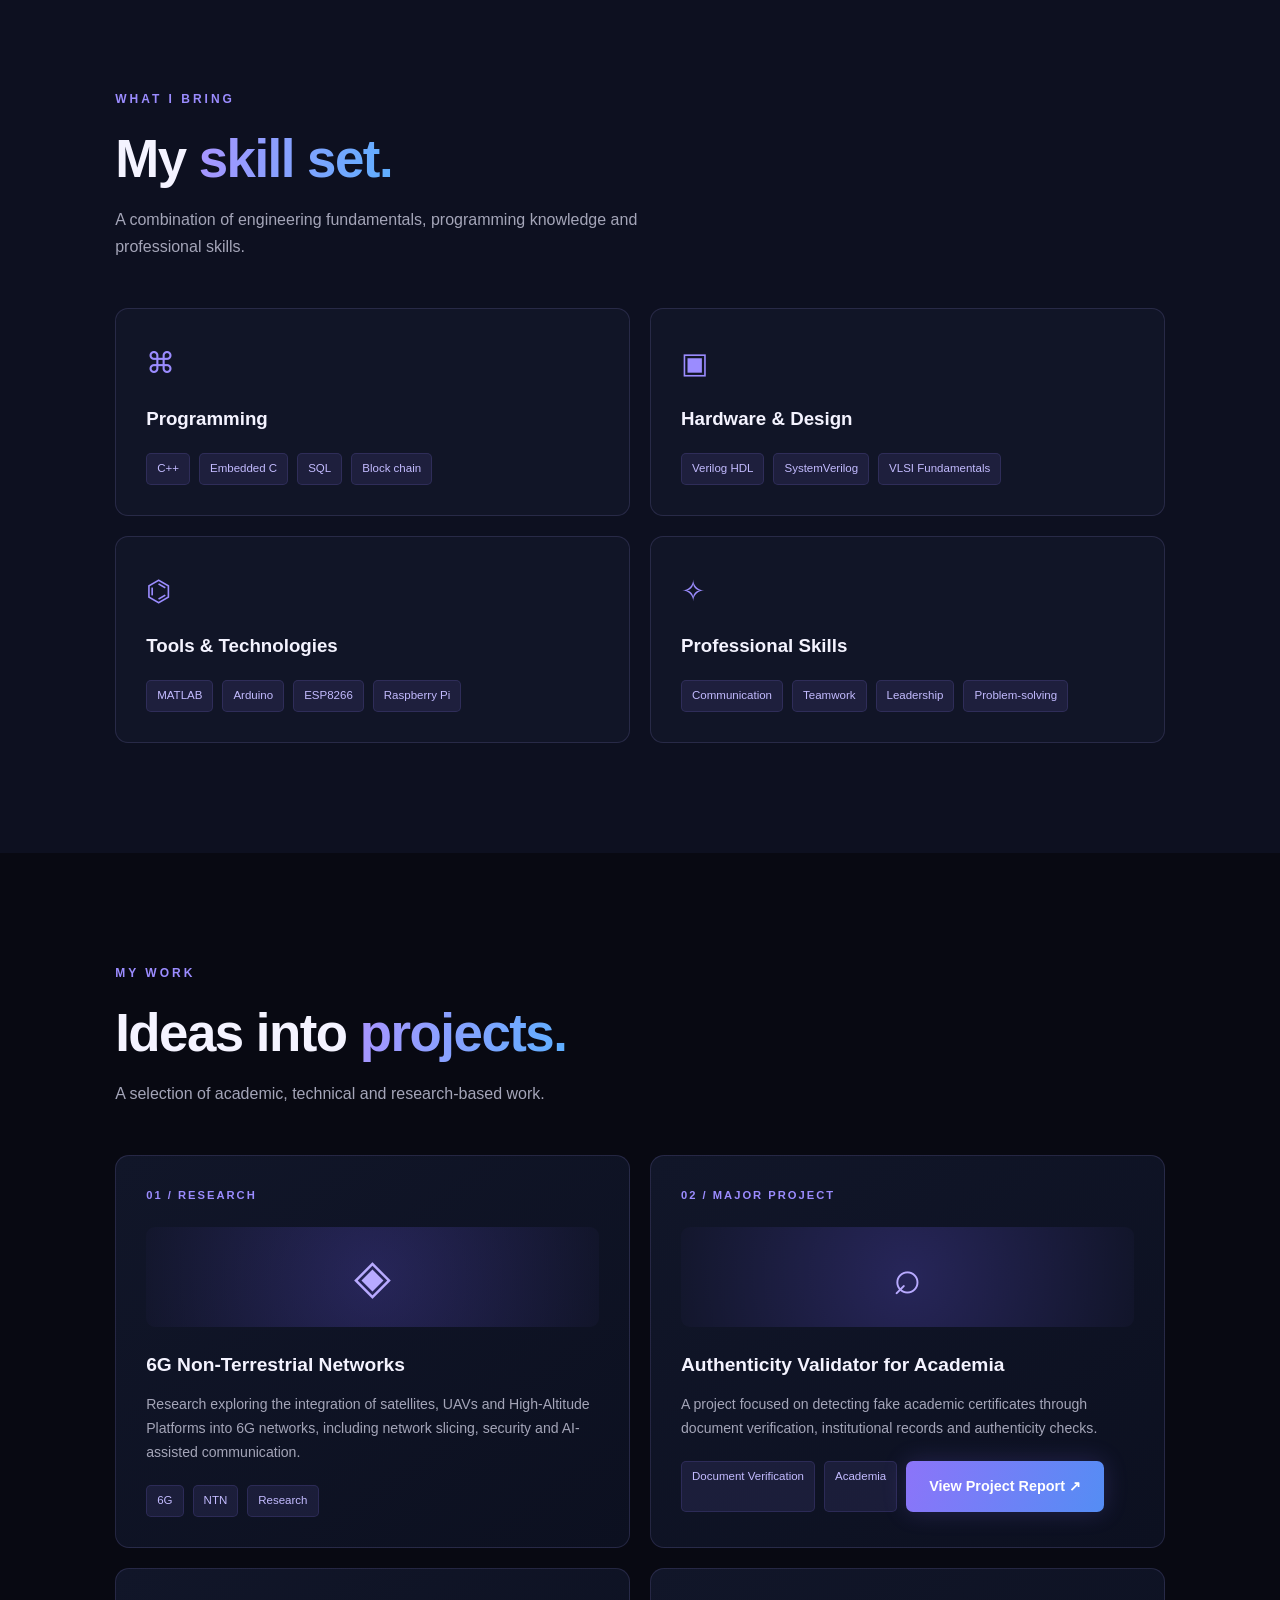
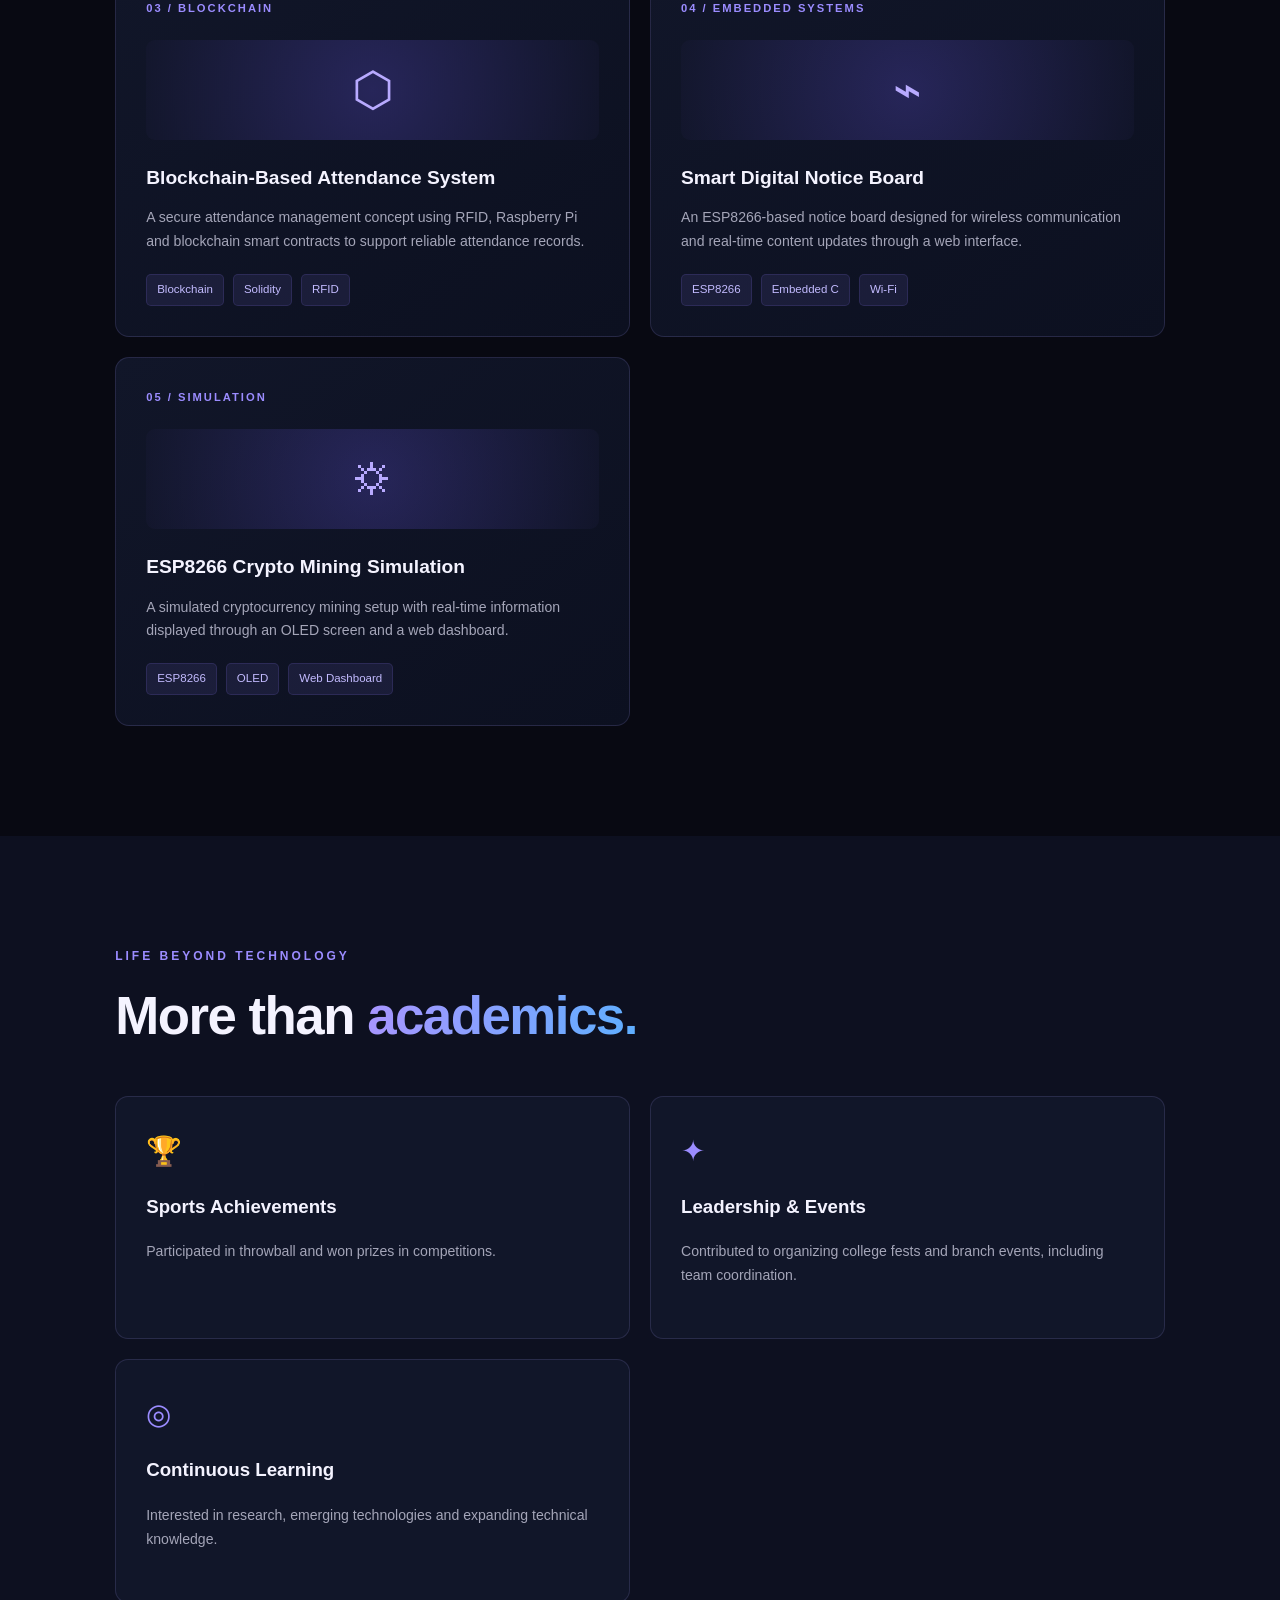
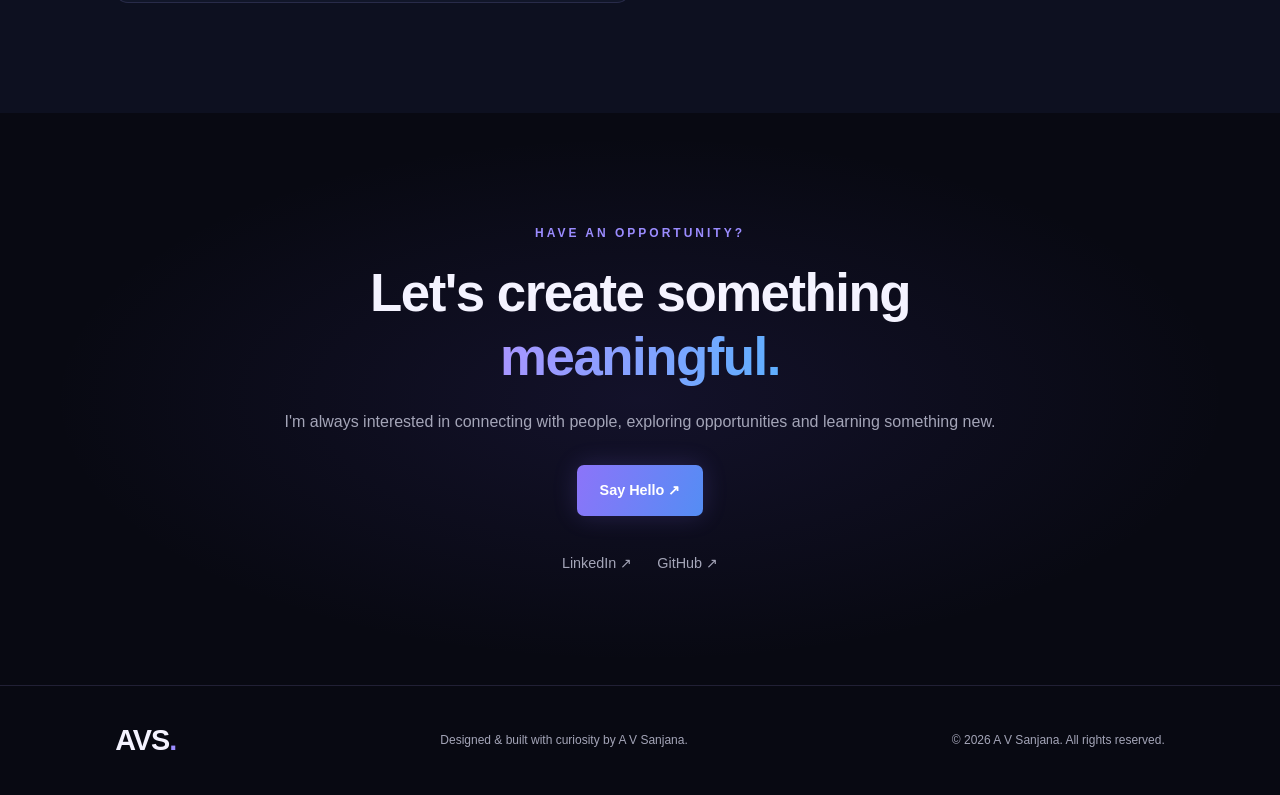
==== commit 77d7329c: "Restore index.html content" ====
--- a/index.html
+++ b/index.html
@@ -241,6 +241,12 @@
                     <div class="project-tags">
                         <span>Document Verification</span>
                         <span>Academia</span>
+                        <a href="assets/Authenticity-Validator-Report.pdf"
+   class="btn btn-primary"
+   target="_blank"
+   rel="noopener noreferrer">
+    View Project Report ↗
+</a>
                     </div>
                 </article>
 
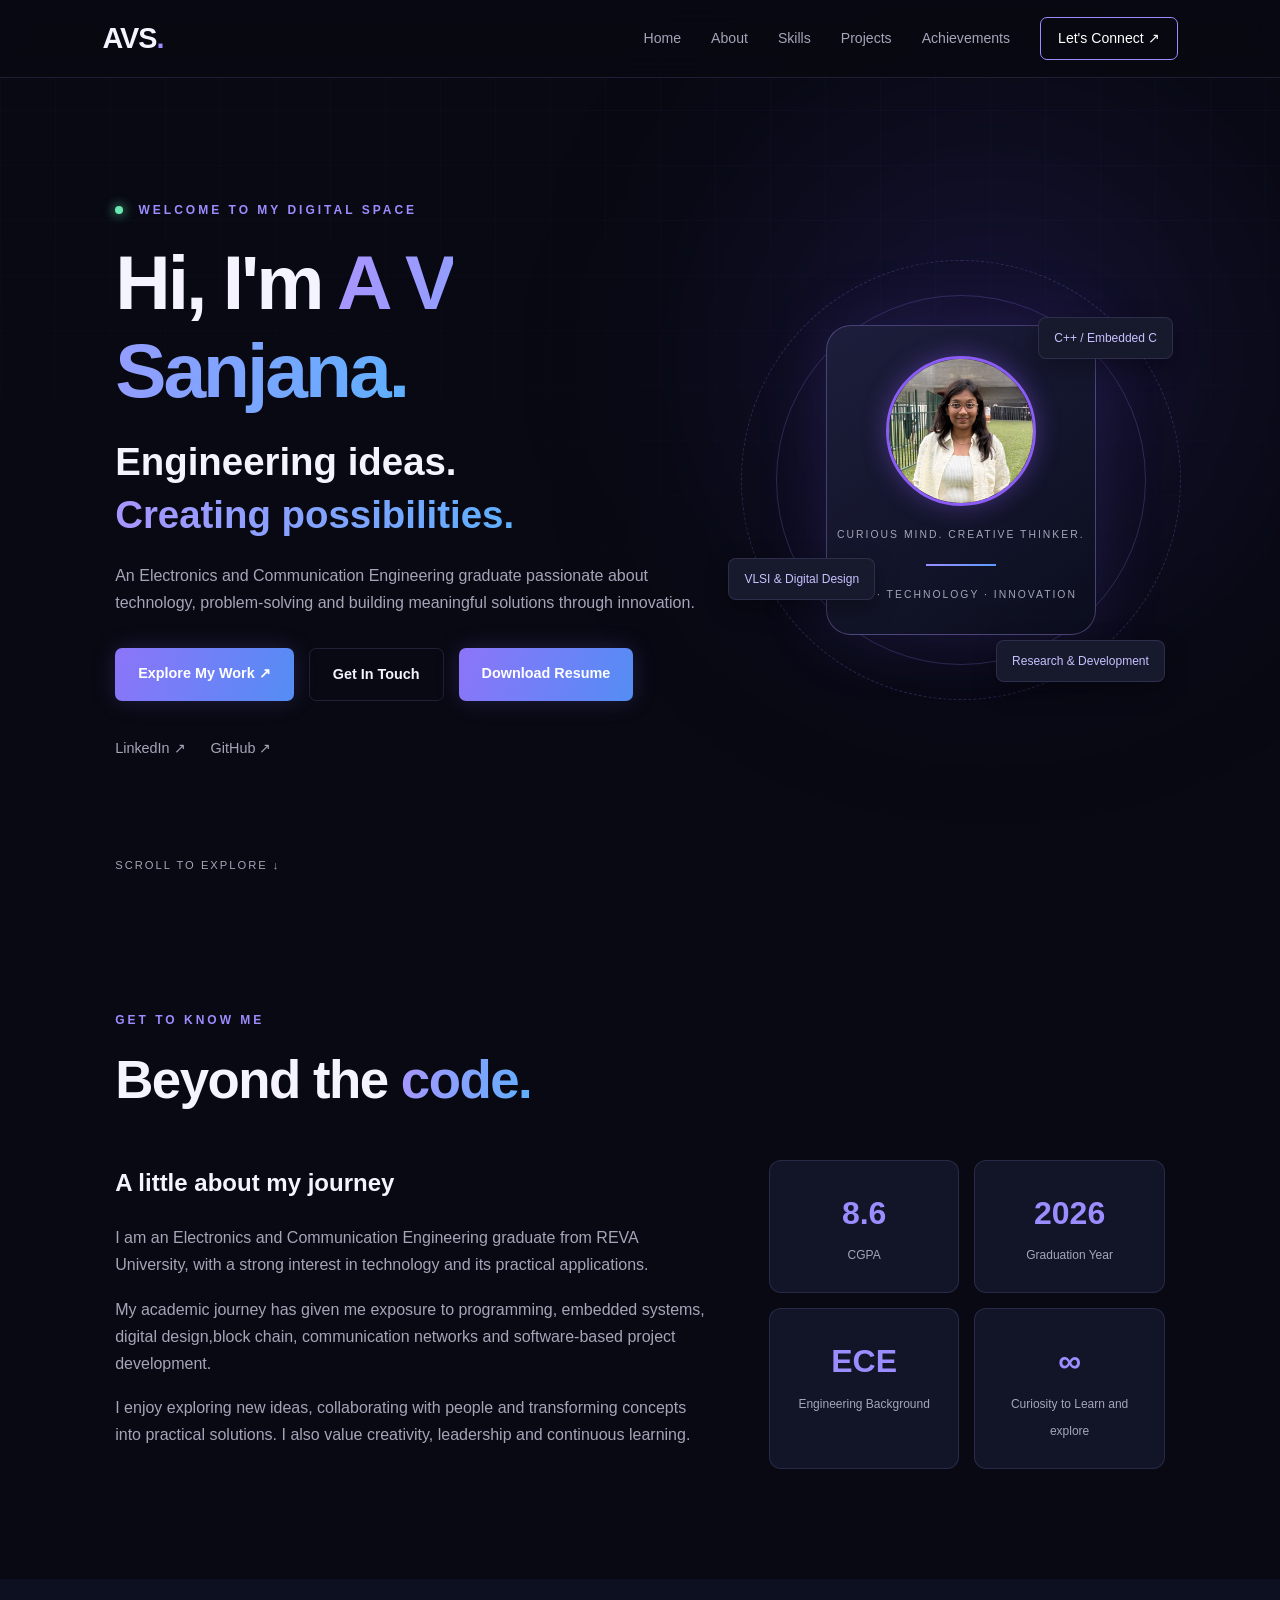
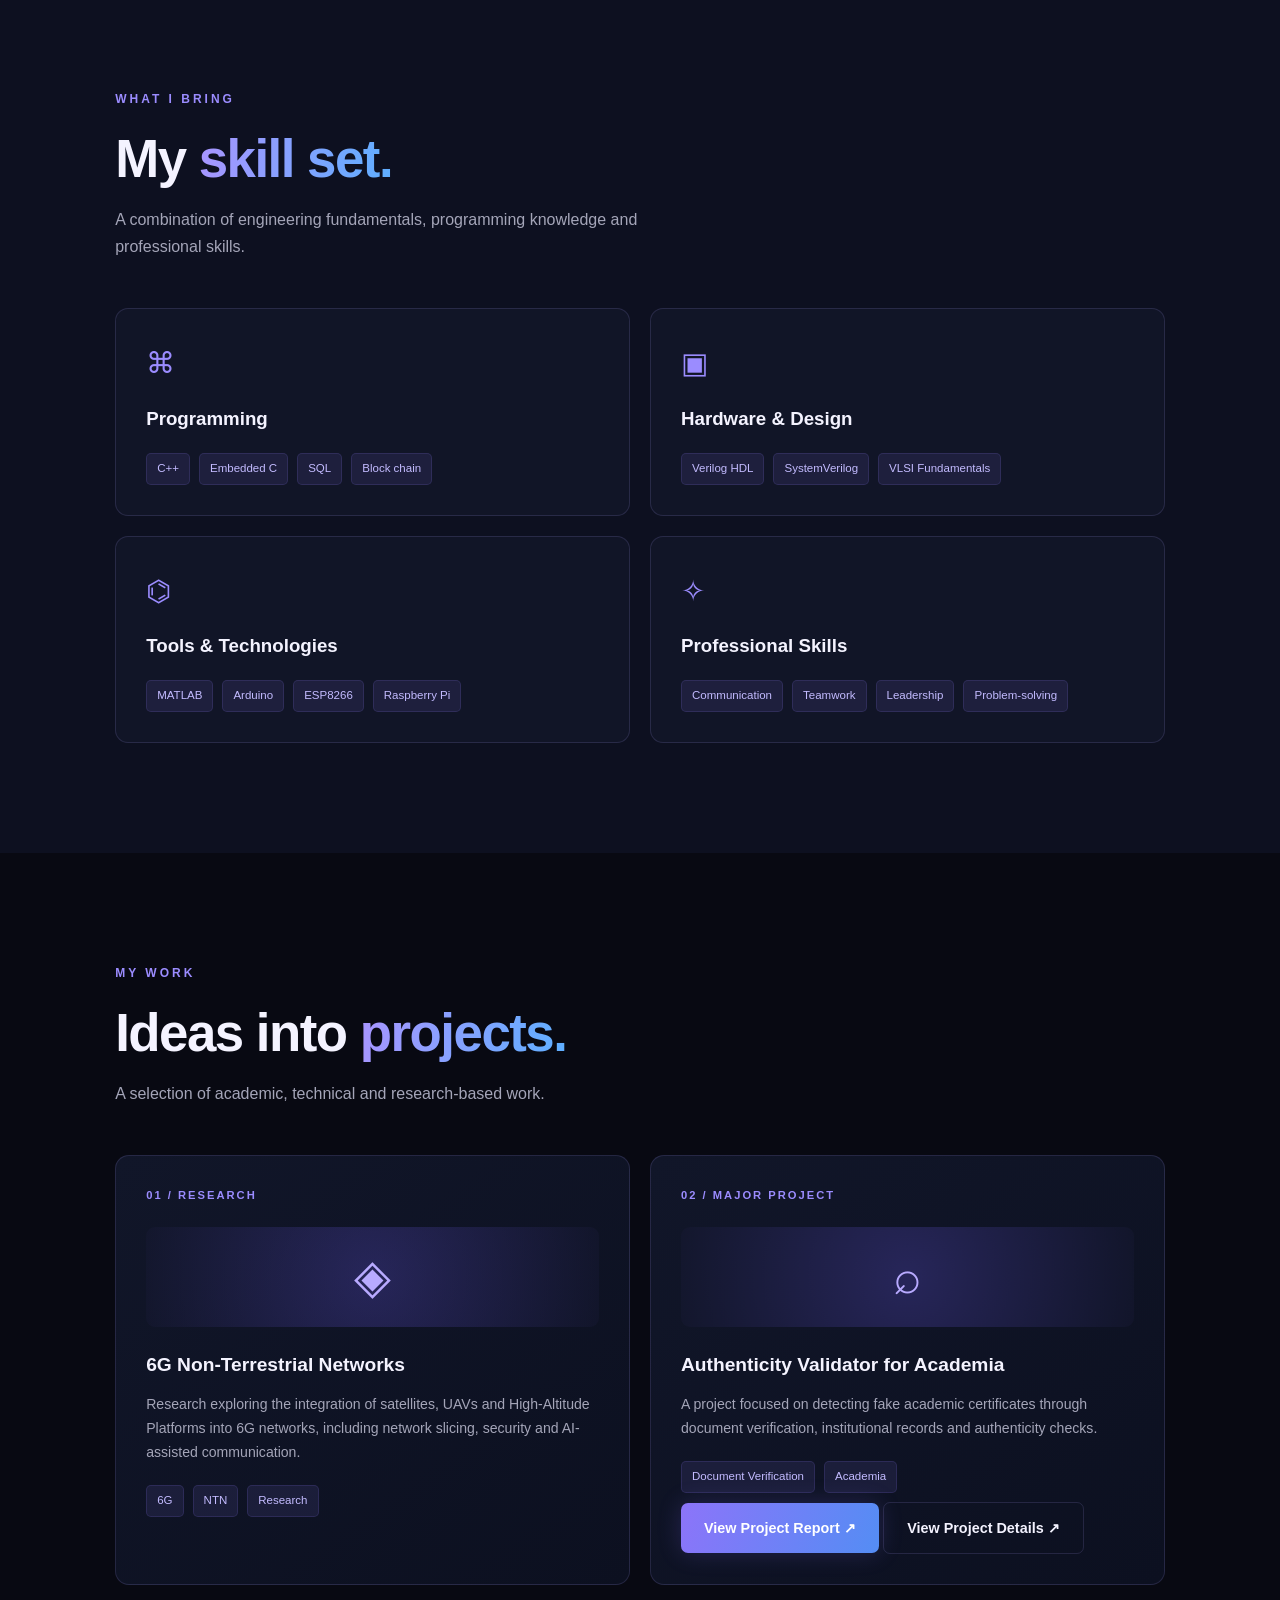
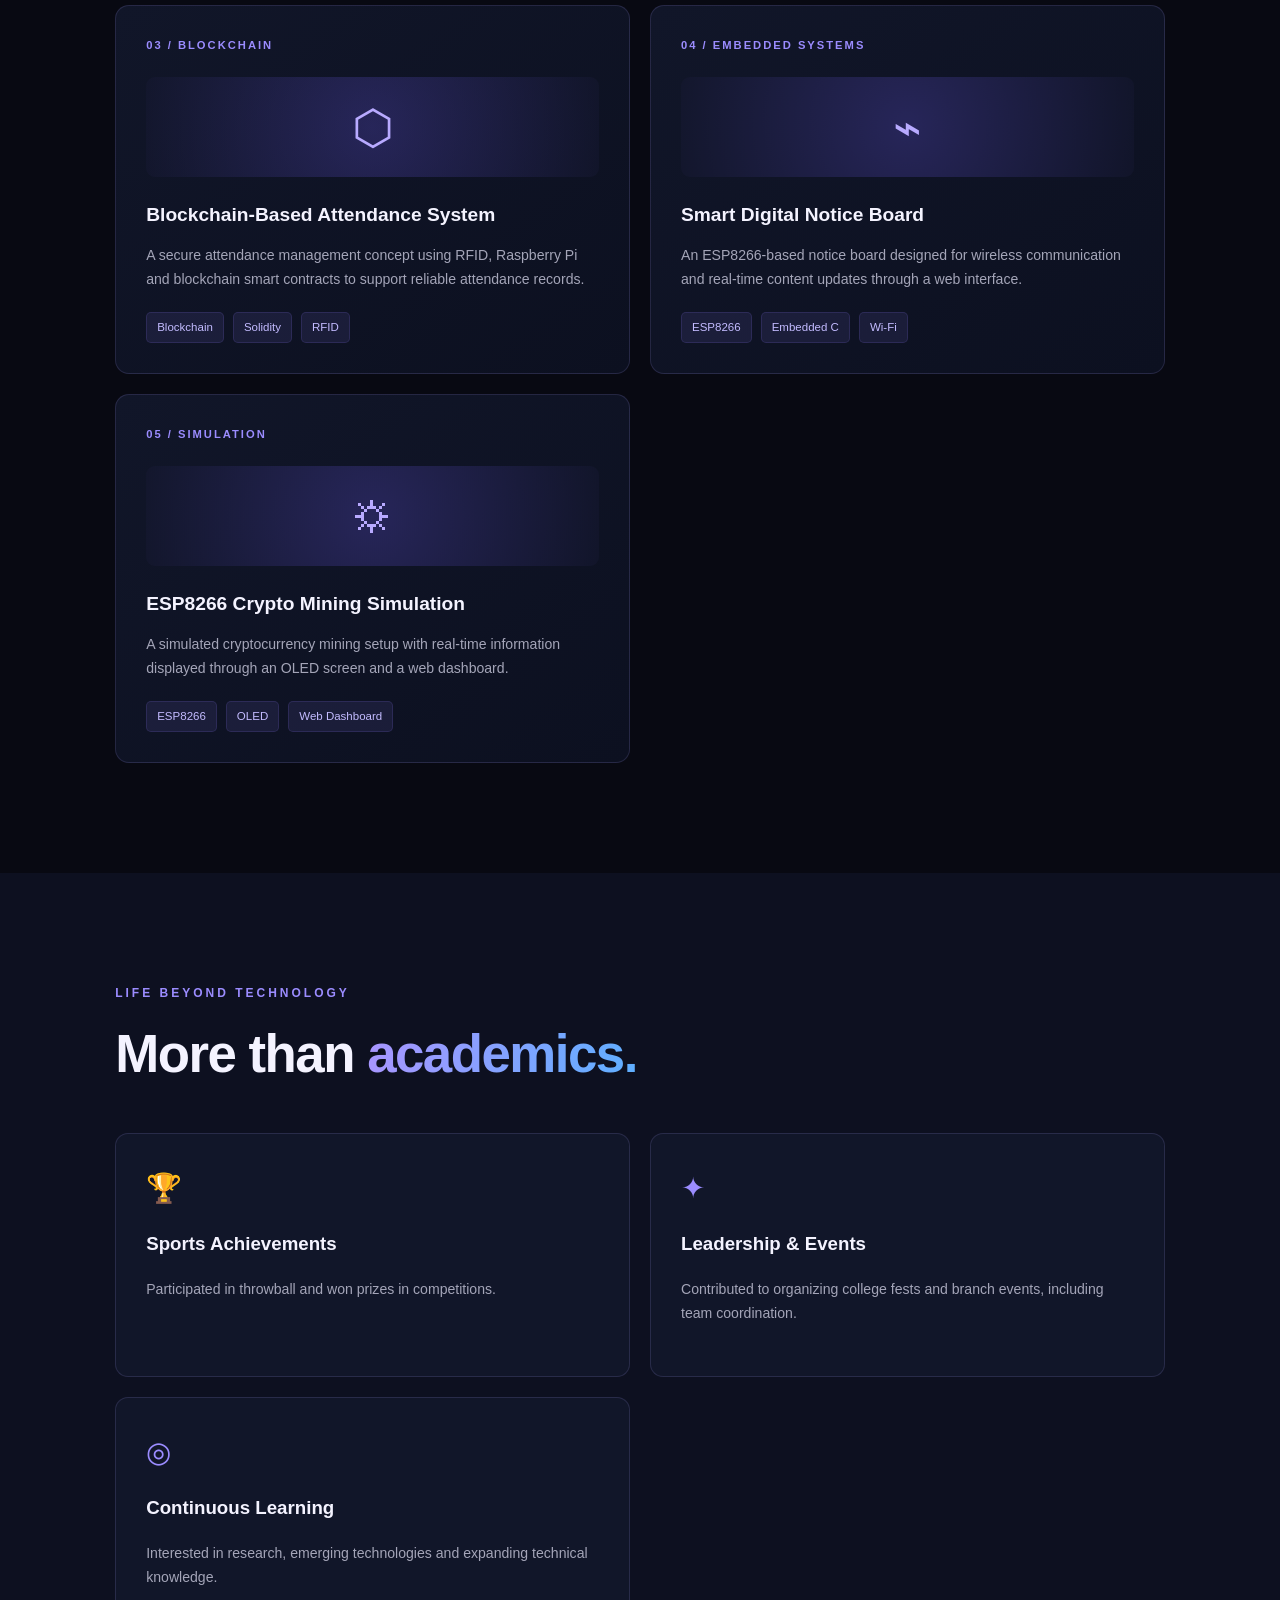
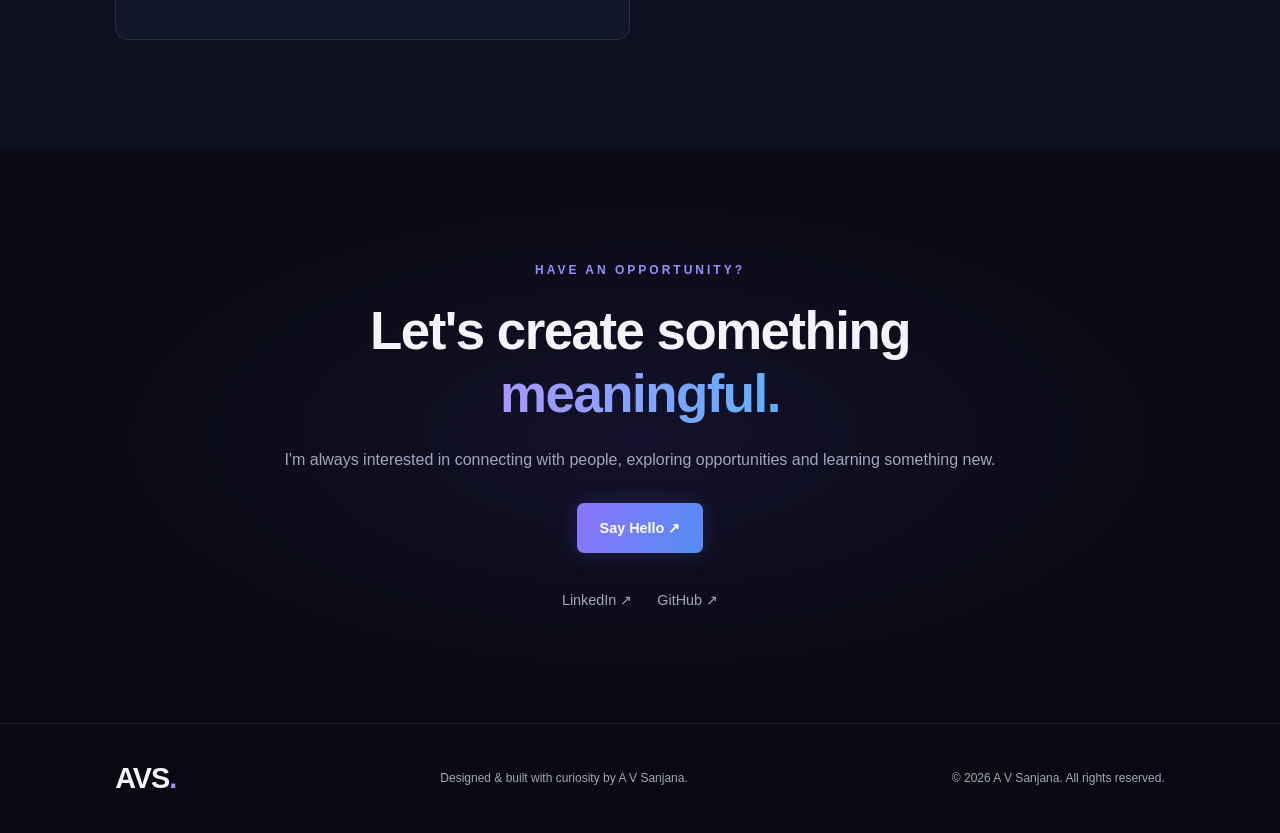
==== commit e301074d: "Update index.html" ====
--- a/index.html
+++ b/index.html
@@ -241,13 +241,24 @@
                     <div class="project-tags">
                         <span>Document Verification</span>
                         <span>Academia</span>
-                        <a href="assets/Authenticity-Validator-Report.pdf"
-   class="btn btn-primary"
-   target="_blank"
-   rel="noopener noreferrer">
-    View Project Report ↗
-</a>
-                    </div>
+                       
+<div class="project-actions">
+
+    <a href="assets/Authenticity-Validator-Report.pdf"
+       class="btn btn-primary"
+       target="_blank"
+       rel="noopener noreferrer">
+        View Project Report ↗
+    </a>
+
+    <a href="academia-project.html"
+       class="btn btn-outline">
+        View Project Details ↗
+    </a>
+
+</div>
+
+
                 </article>
 
                 <article class="project-card reveal">
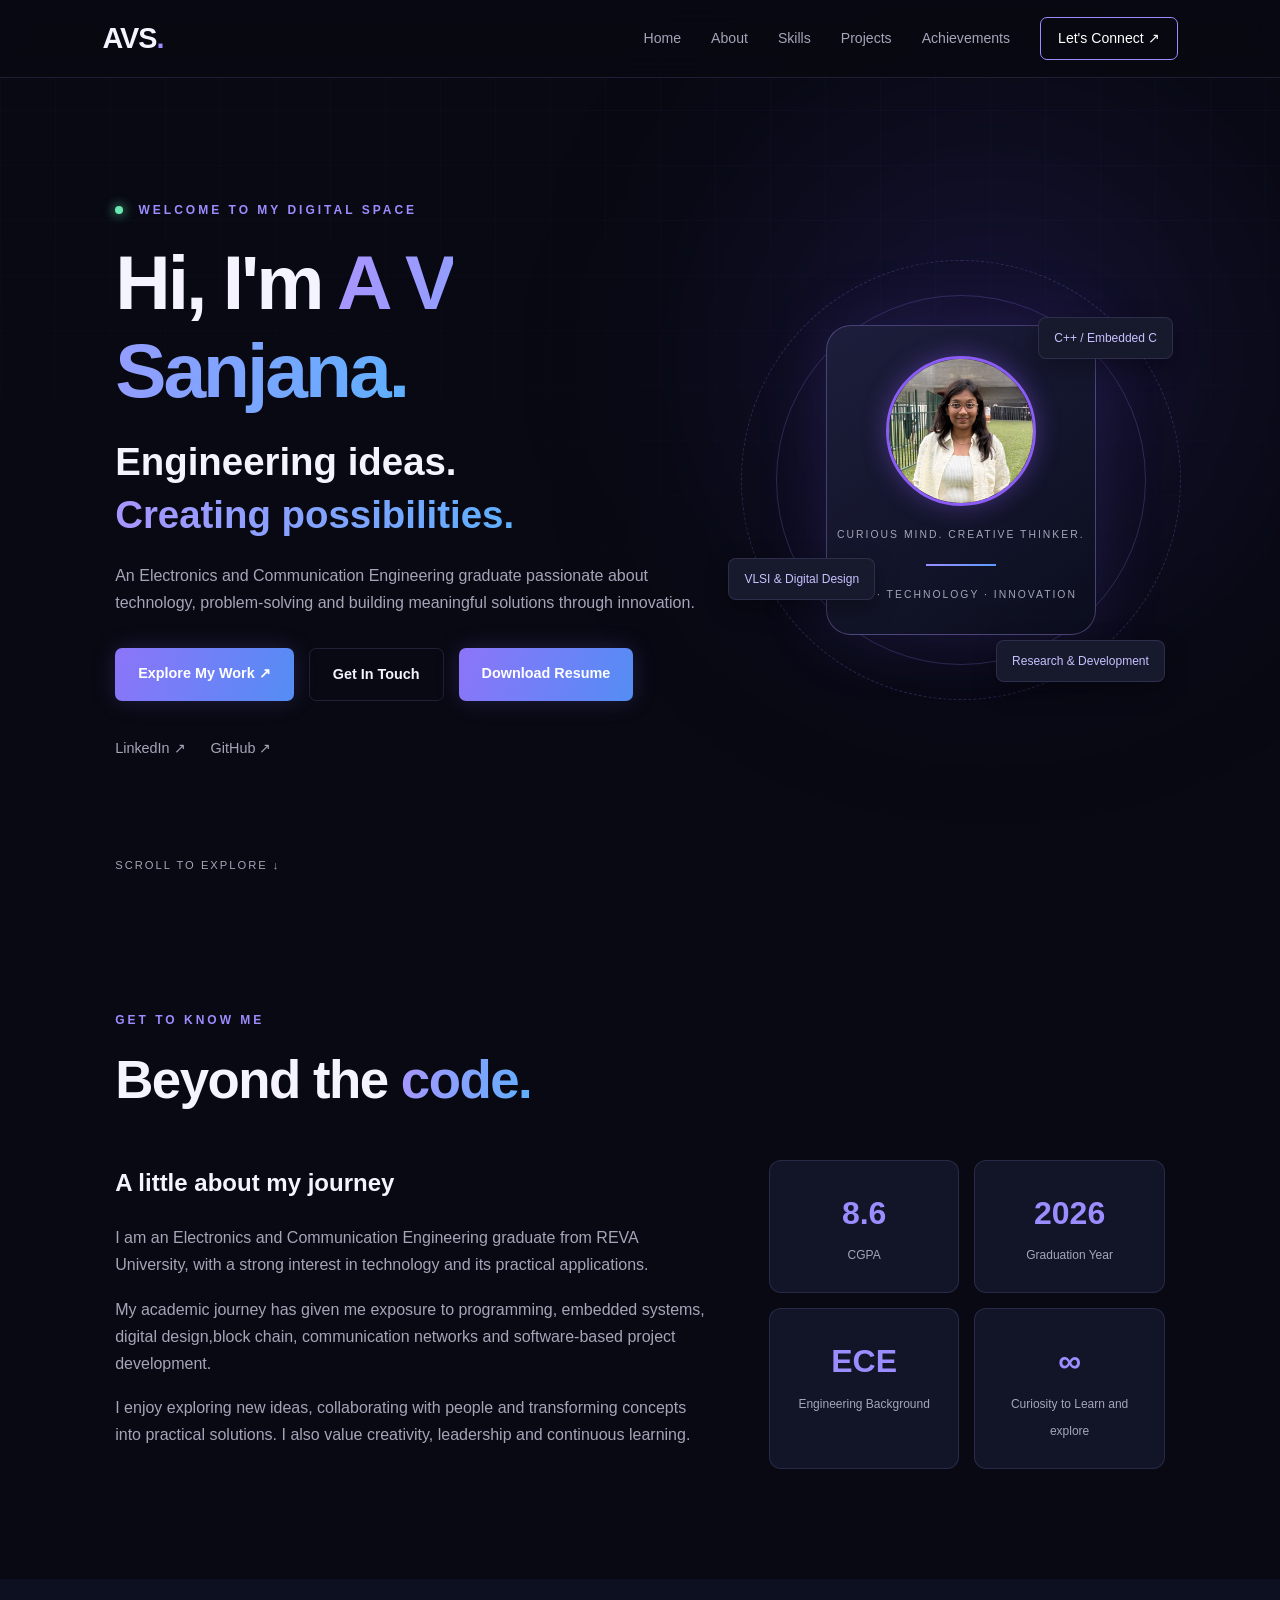
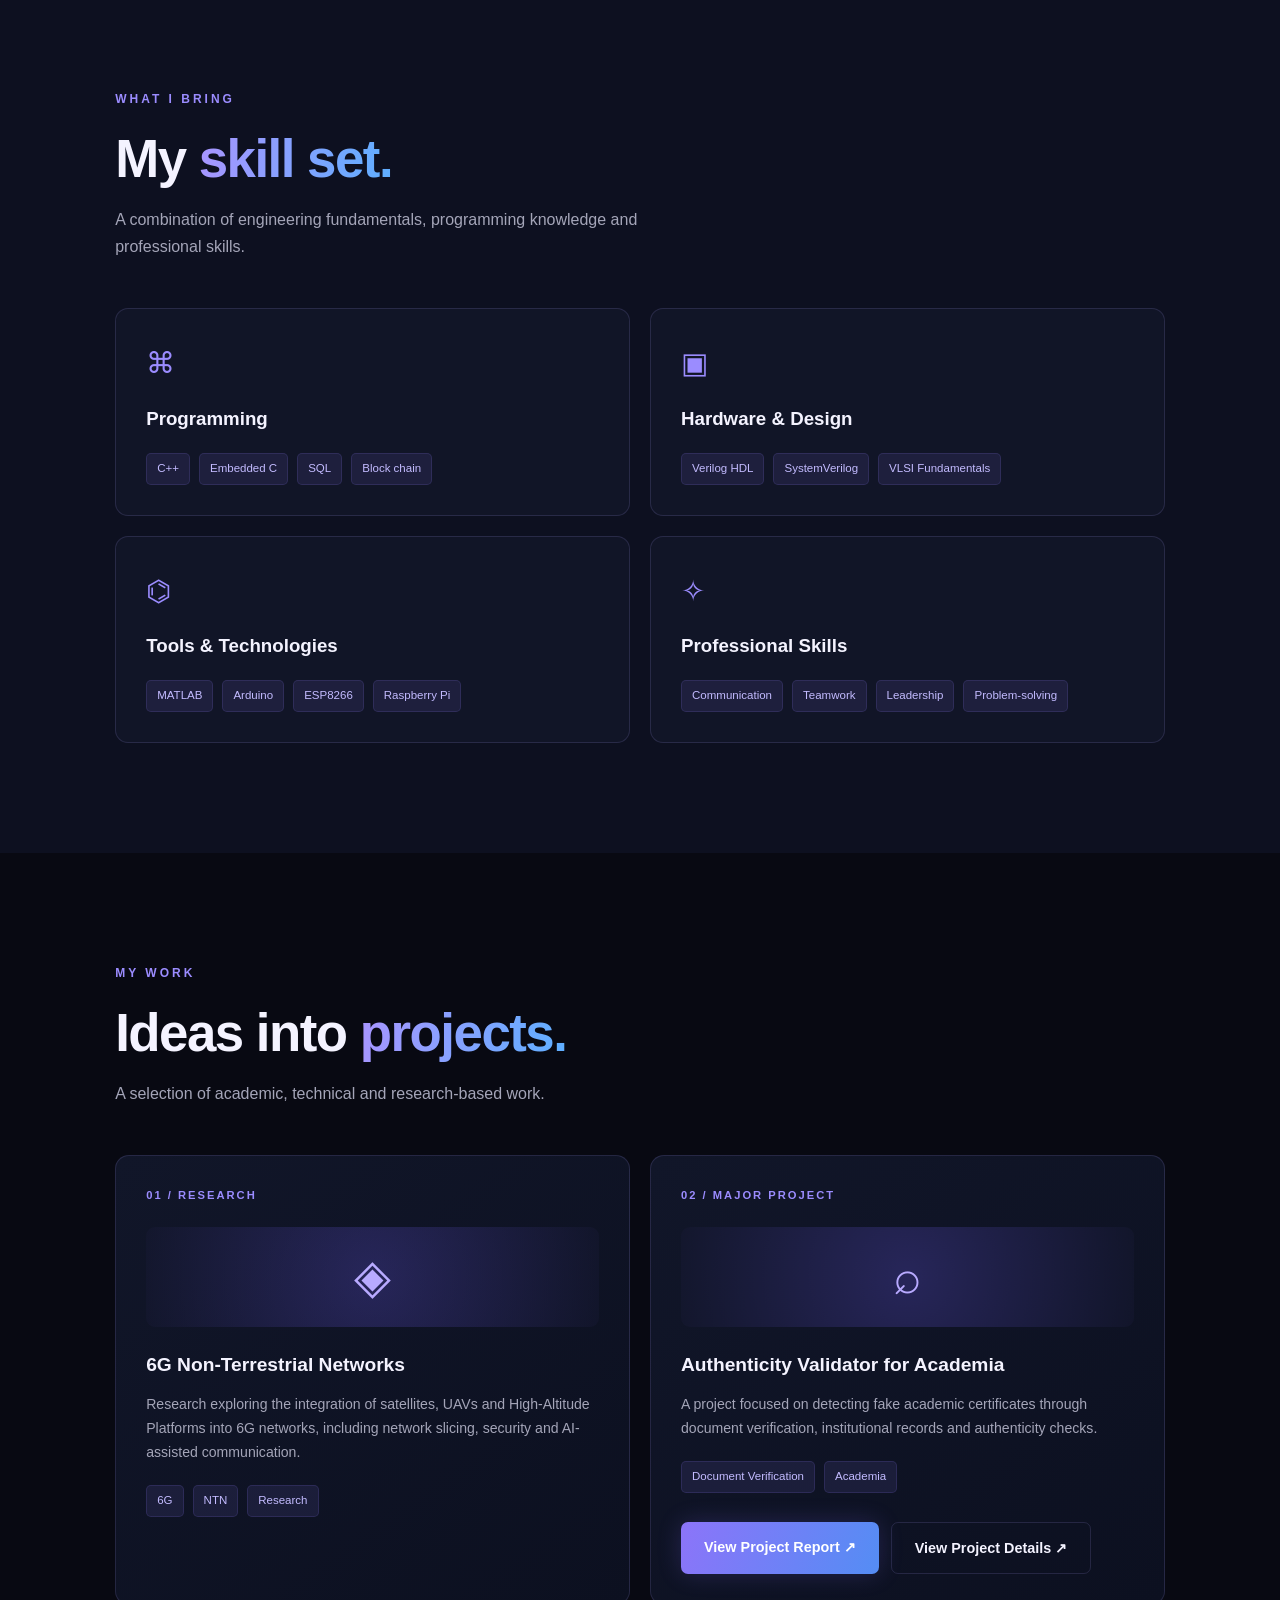
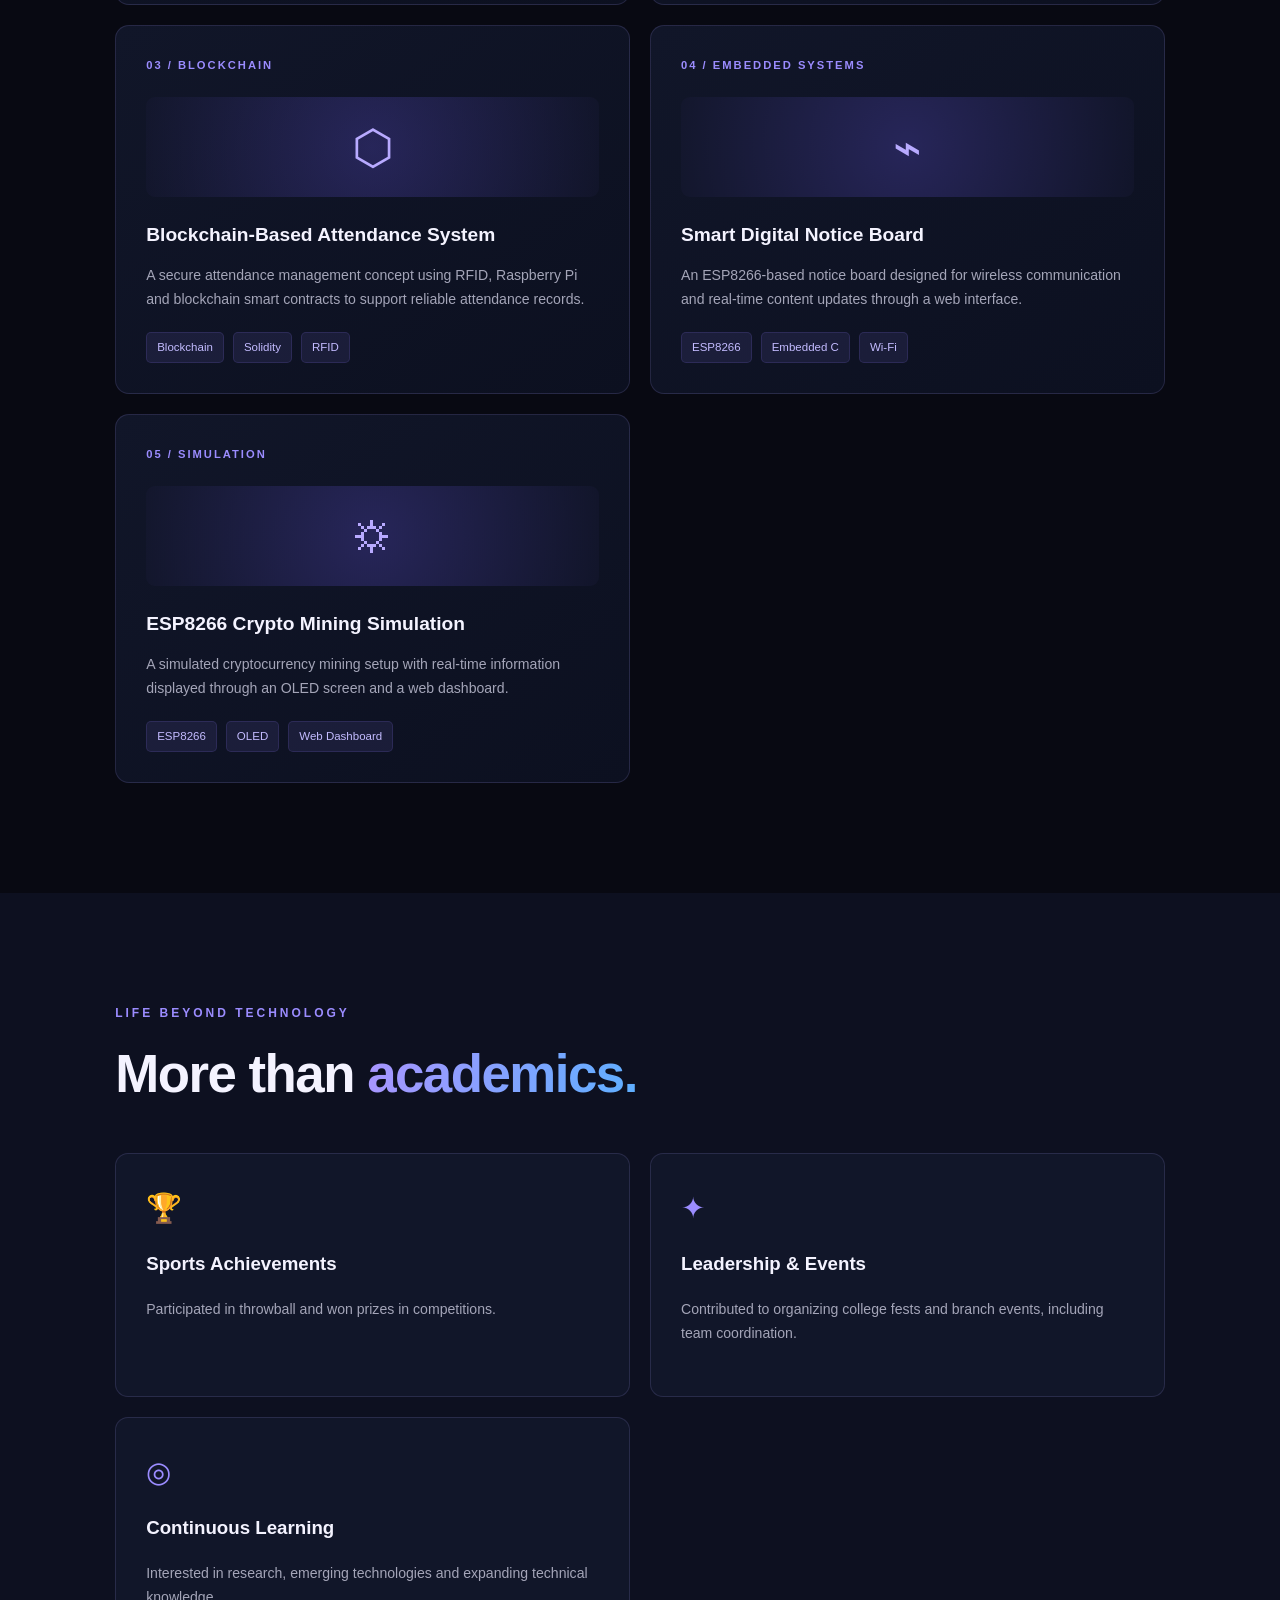
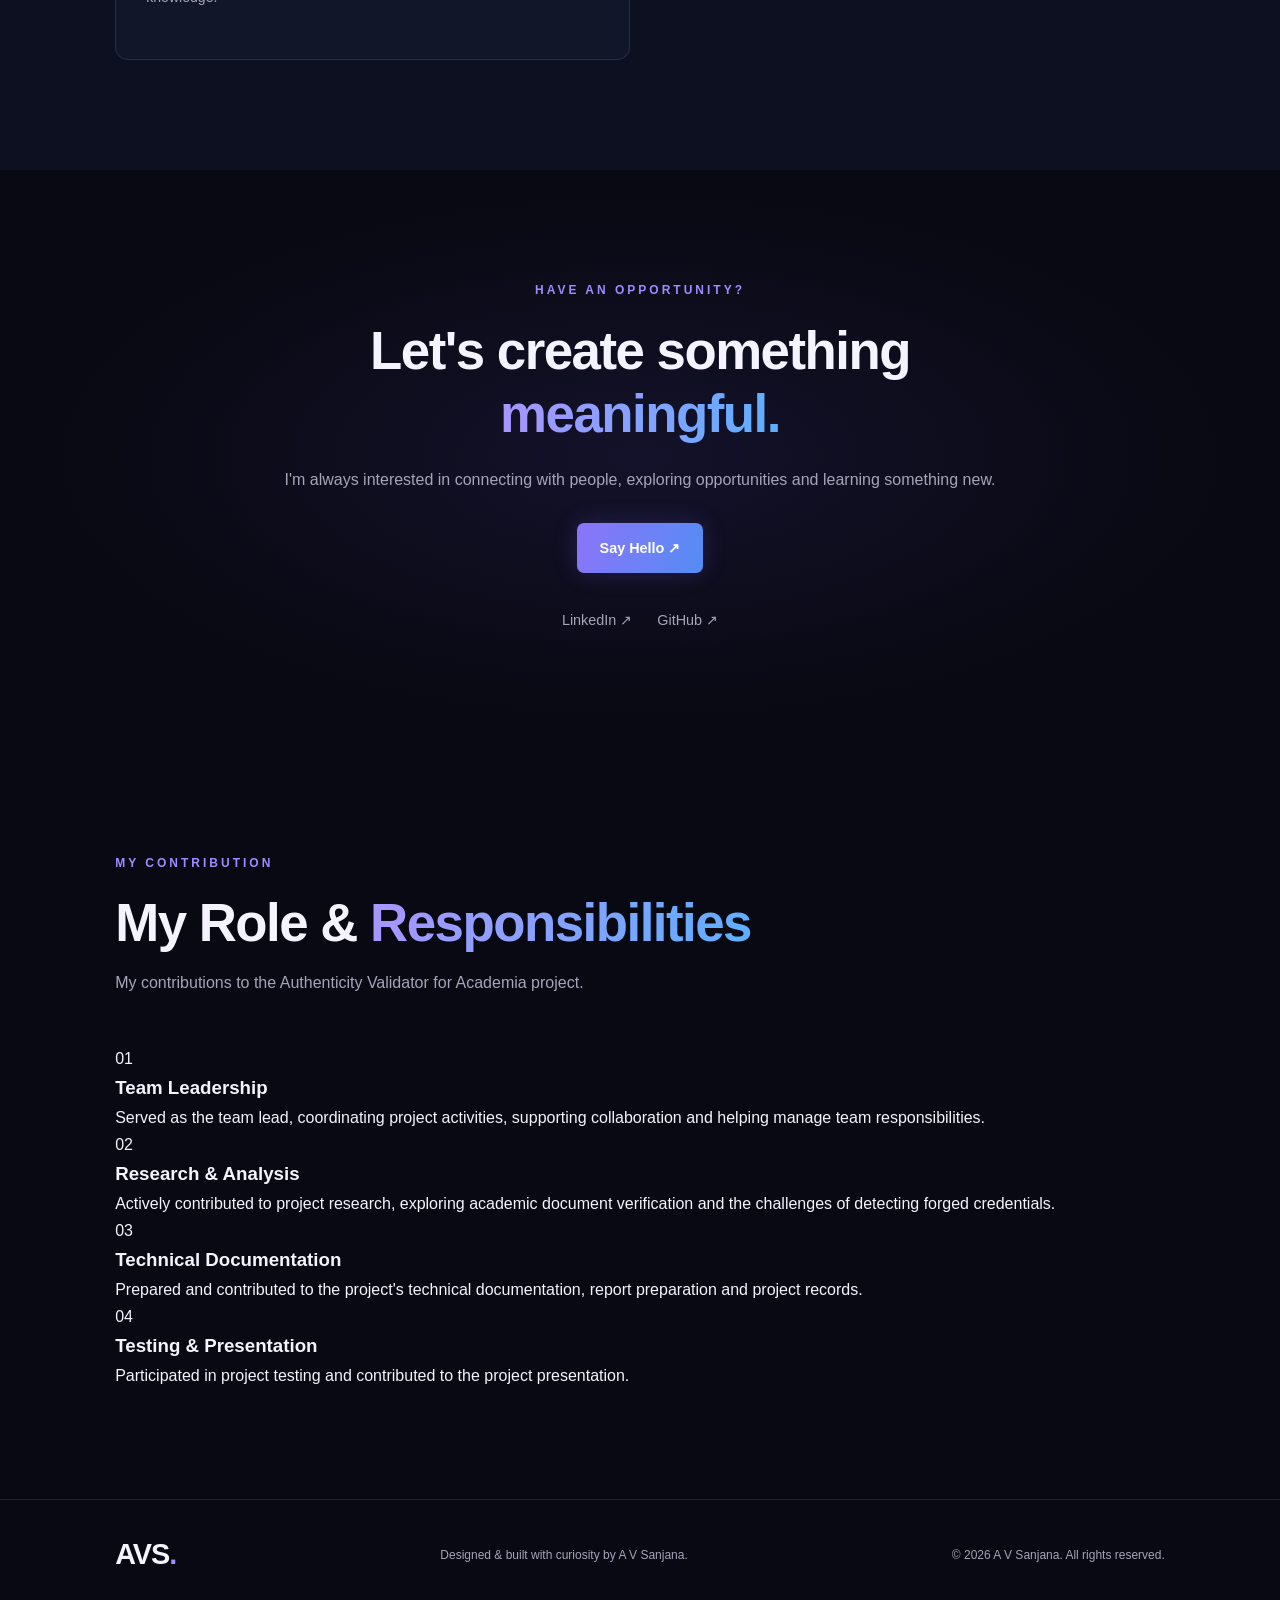
==== commit e78599e9: "Update index.html" ====
--- a/index.html
+++ b/index.html
@@ -357,6 +357,59 @@
                 </div>
             </div>
         </section>
+        
+<!-- My Role & Contributions Section -->
+<section class="section role-section" id="my-role">
+
+    <div class="section-heading reveal">
+        <p class="eyebrow">MY CONTRIBUTION</p>
+        <h2>My Role & <span class="gradient-text">Responsibilities</span></h2>
+        <p class="section-description">
+            My contributions to the Authenticity Validator for Academia project.
+        </p>
+    </div>
+
+    <div class="contributions-grid">
+
+        <div class="contribution-card reveal">
+            <div class="contribution-icon">01</div>
+            <h3>Team Leadership</h3>
+            <p>
+                Served as the team lead, coordinating project activities,
+                supporting collaboration and helping manage team responsibilities.
+            </p>
+        </div>
+
+        <div class="contribution-card reveal">
+            <div class="contribution-icon">02</div>
+            <h3>Research & Analysis</h3>
+            <p>
+                Actively contributed to project research, exploring academic
+                document verification and the challenges of detecting forged credentials.
+            </p>
+        </div>
+
+        <div class="contribution-card reveal">
+            <div class="contribution-icon">03</div>
+            <h3>Technical Documentation</h3>
+            <p>
+                Prepared and contributed to the project's technical
+                documentation, report preparation and project records.
+            </p>
+        </div>
+
+        <div class="contribution-card reveal">
+            <div class="contribution-icon">04</div>
+            <h3>Testing & Presentation</h3>
+            <p>
+                Participated in project testing and contributed to the
+                project presentation.
+            </p>
+        </div>
+
+    </div>
+</section>
+
     </main>
 
     <!-- Footer -->
--- a/style.css
+++ b/style.css
@@ -708,4 +708,11 @@
     border-radius: 50%;
     border: 3px solid #8b5cf6;
     box-shadow: 0 0 25px rgba(139, 92, 246, 0.4);
-}+}
+
+.project-actions {
+    display: flex;
+    flex-wrap: wrap;
+    gap: 12px;
+    margin-top: 20px;
+}
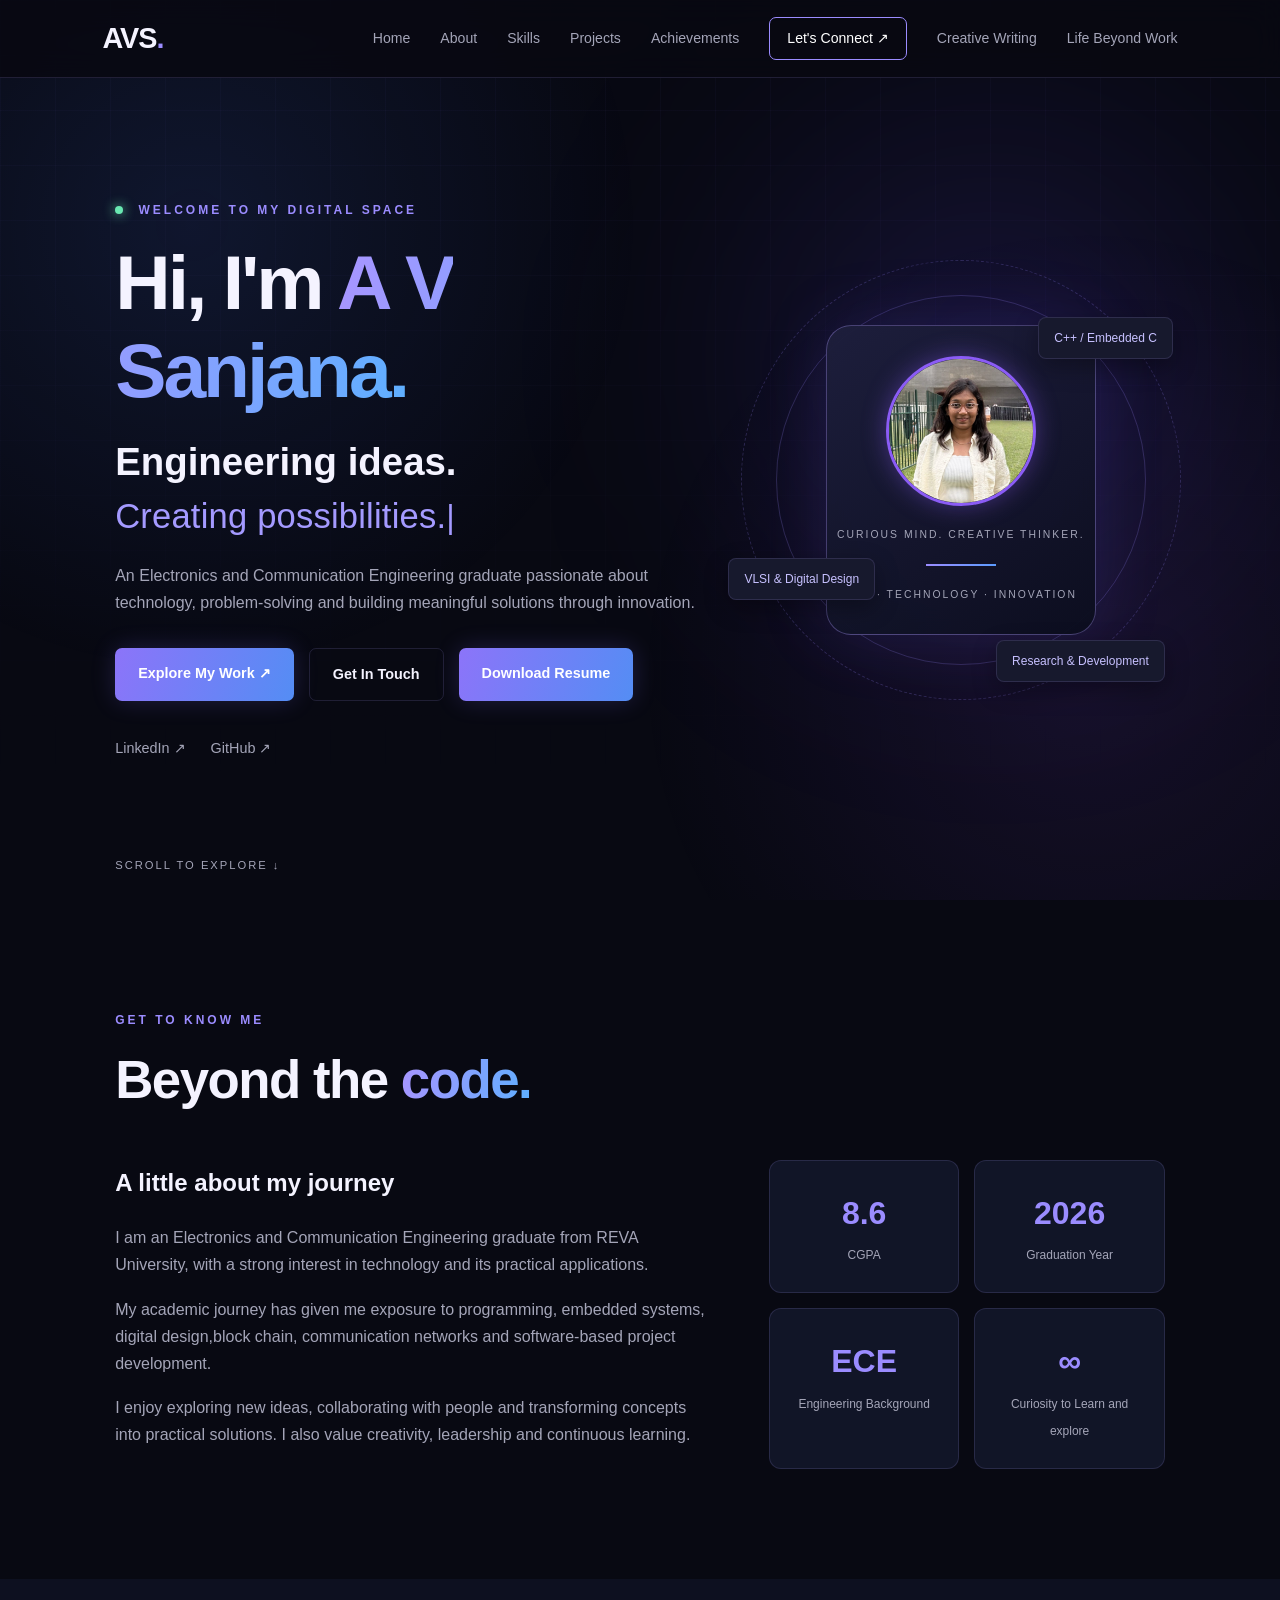
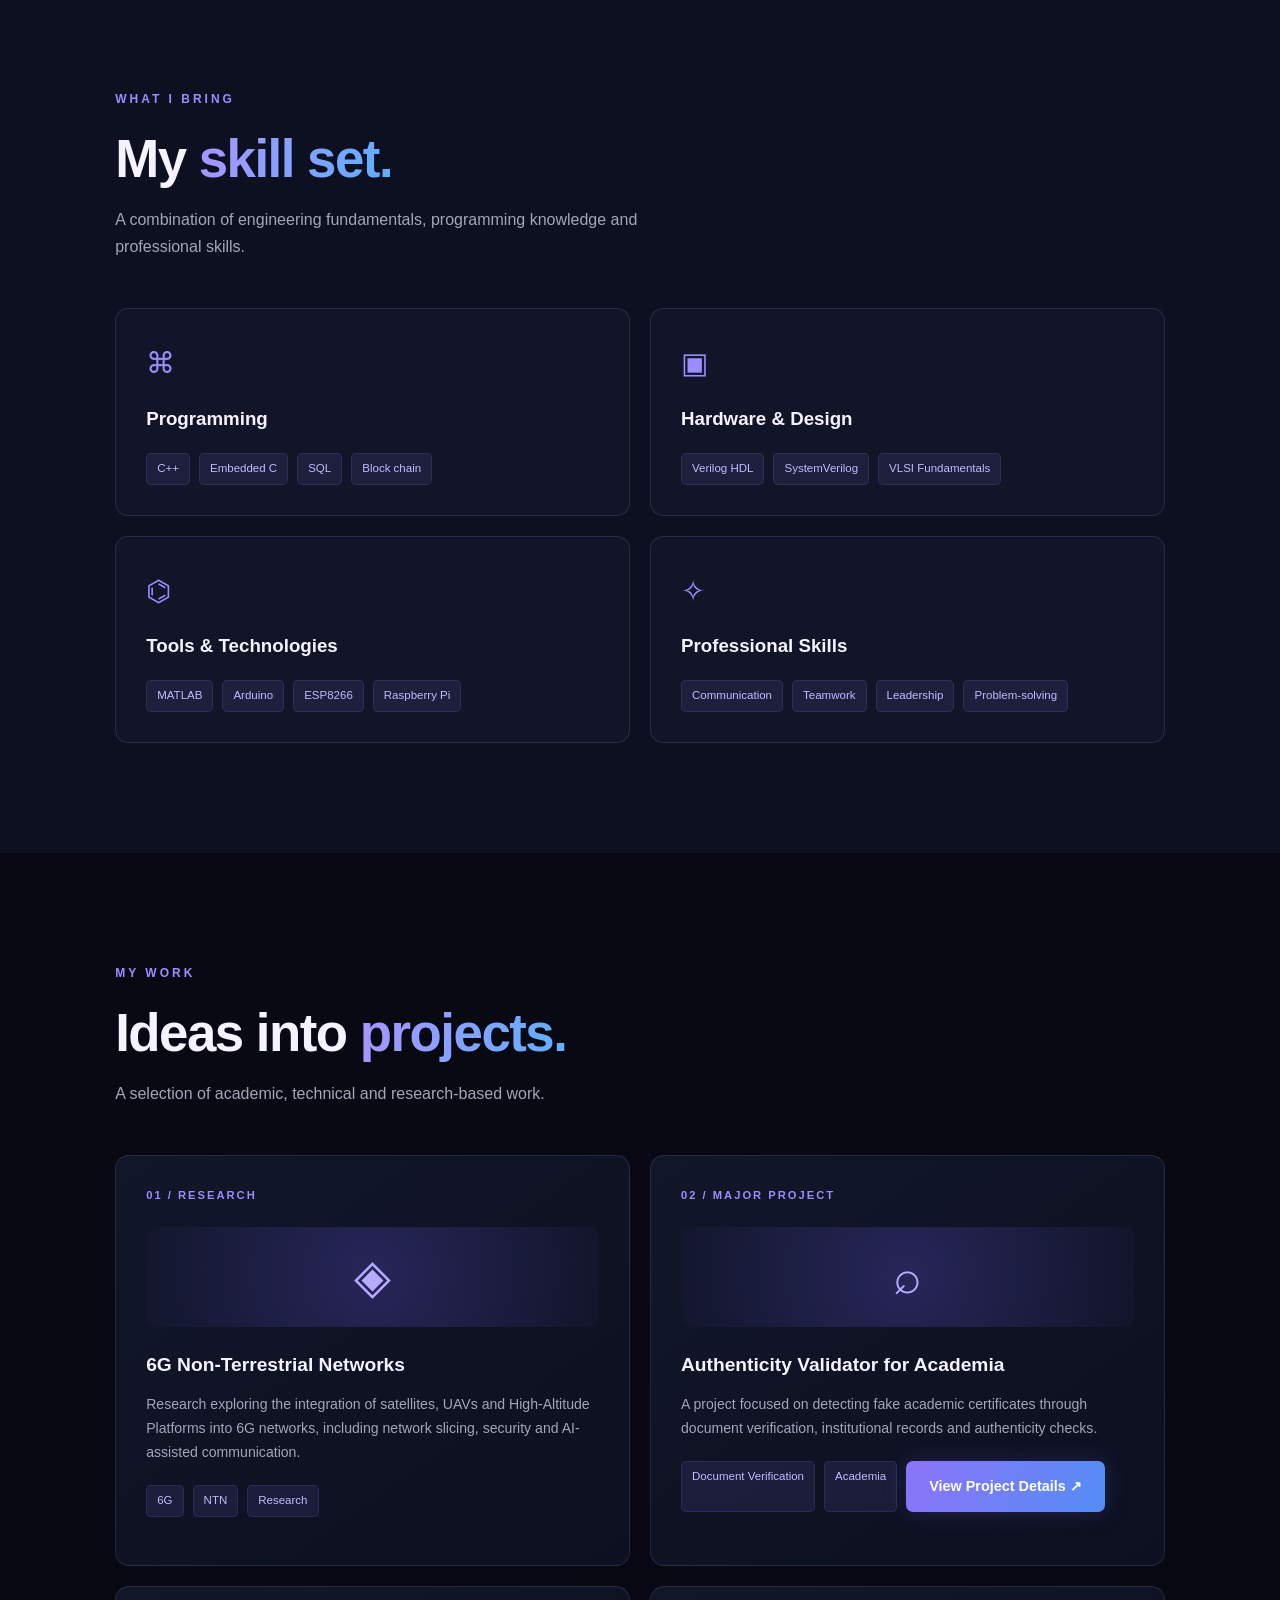
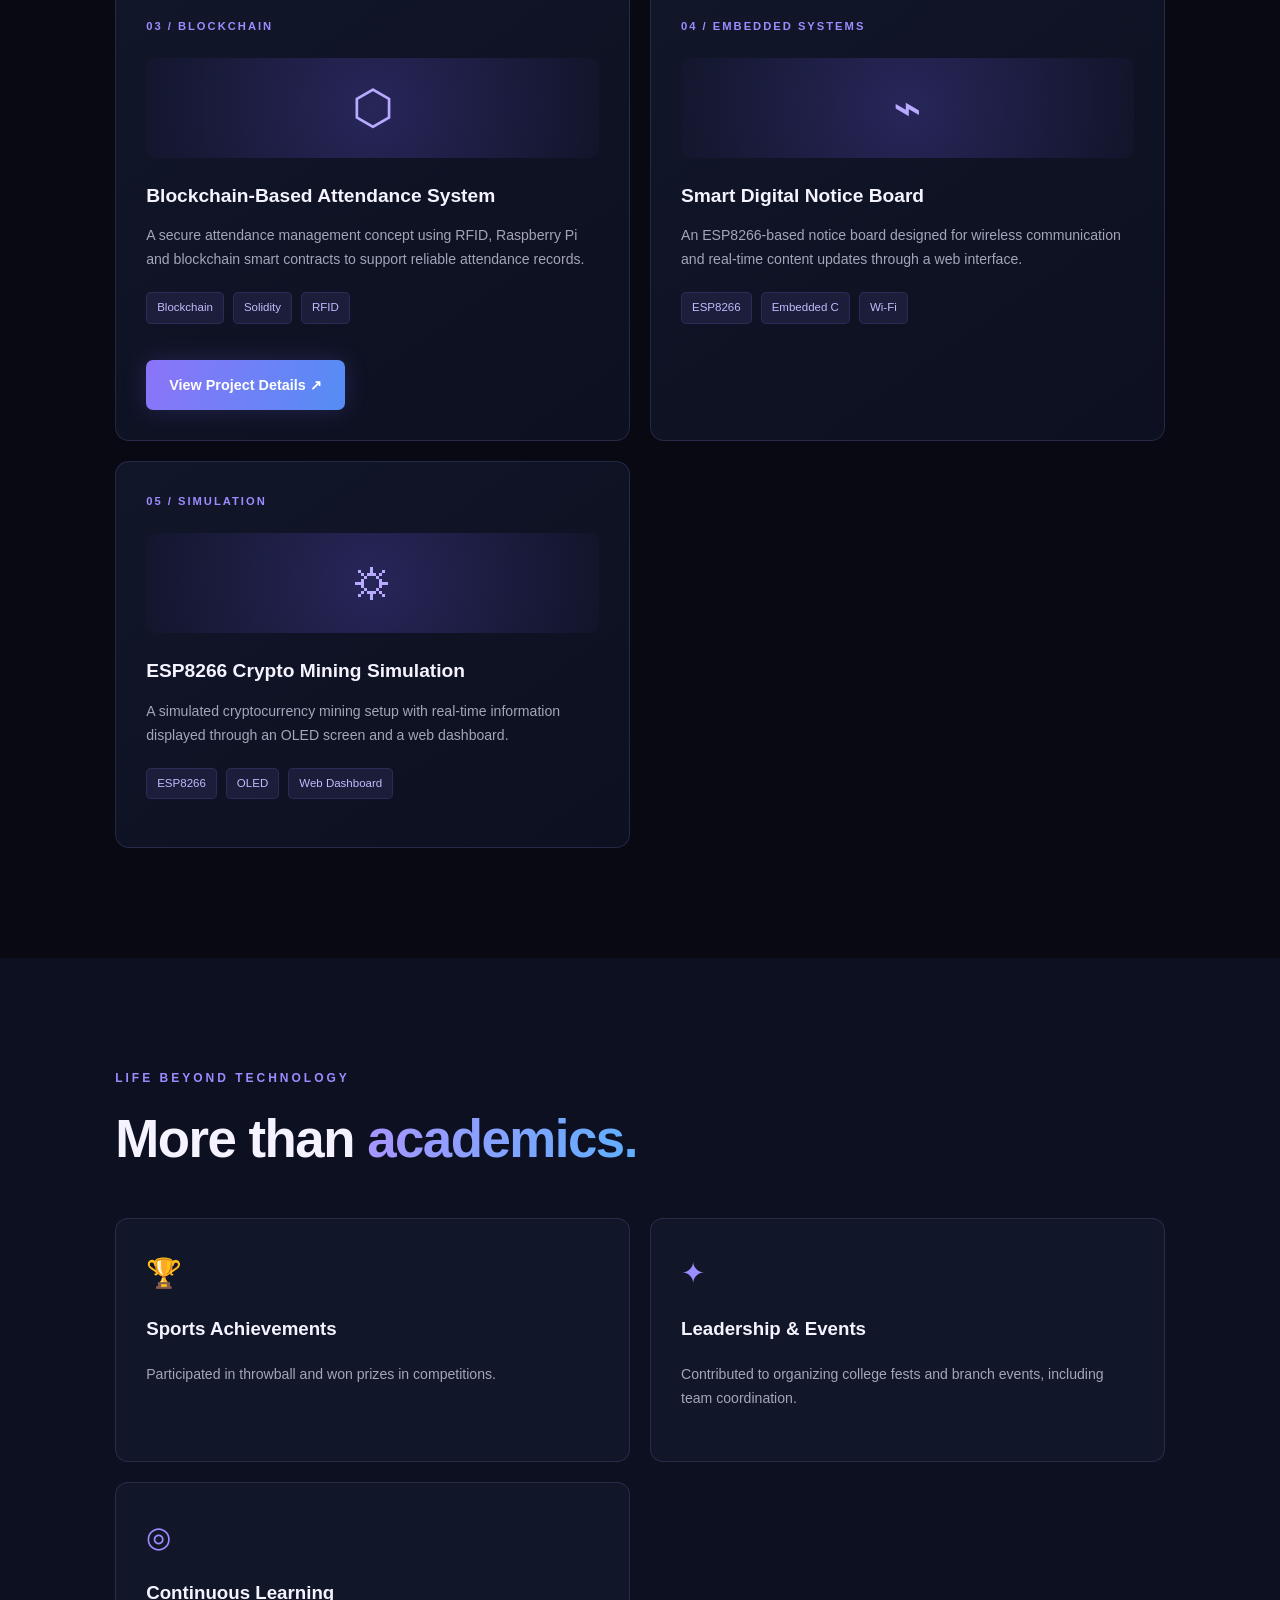
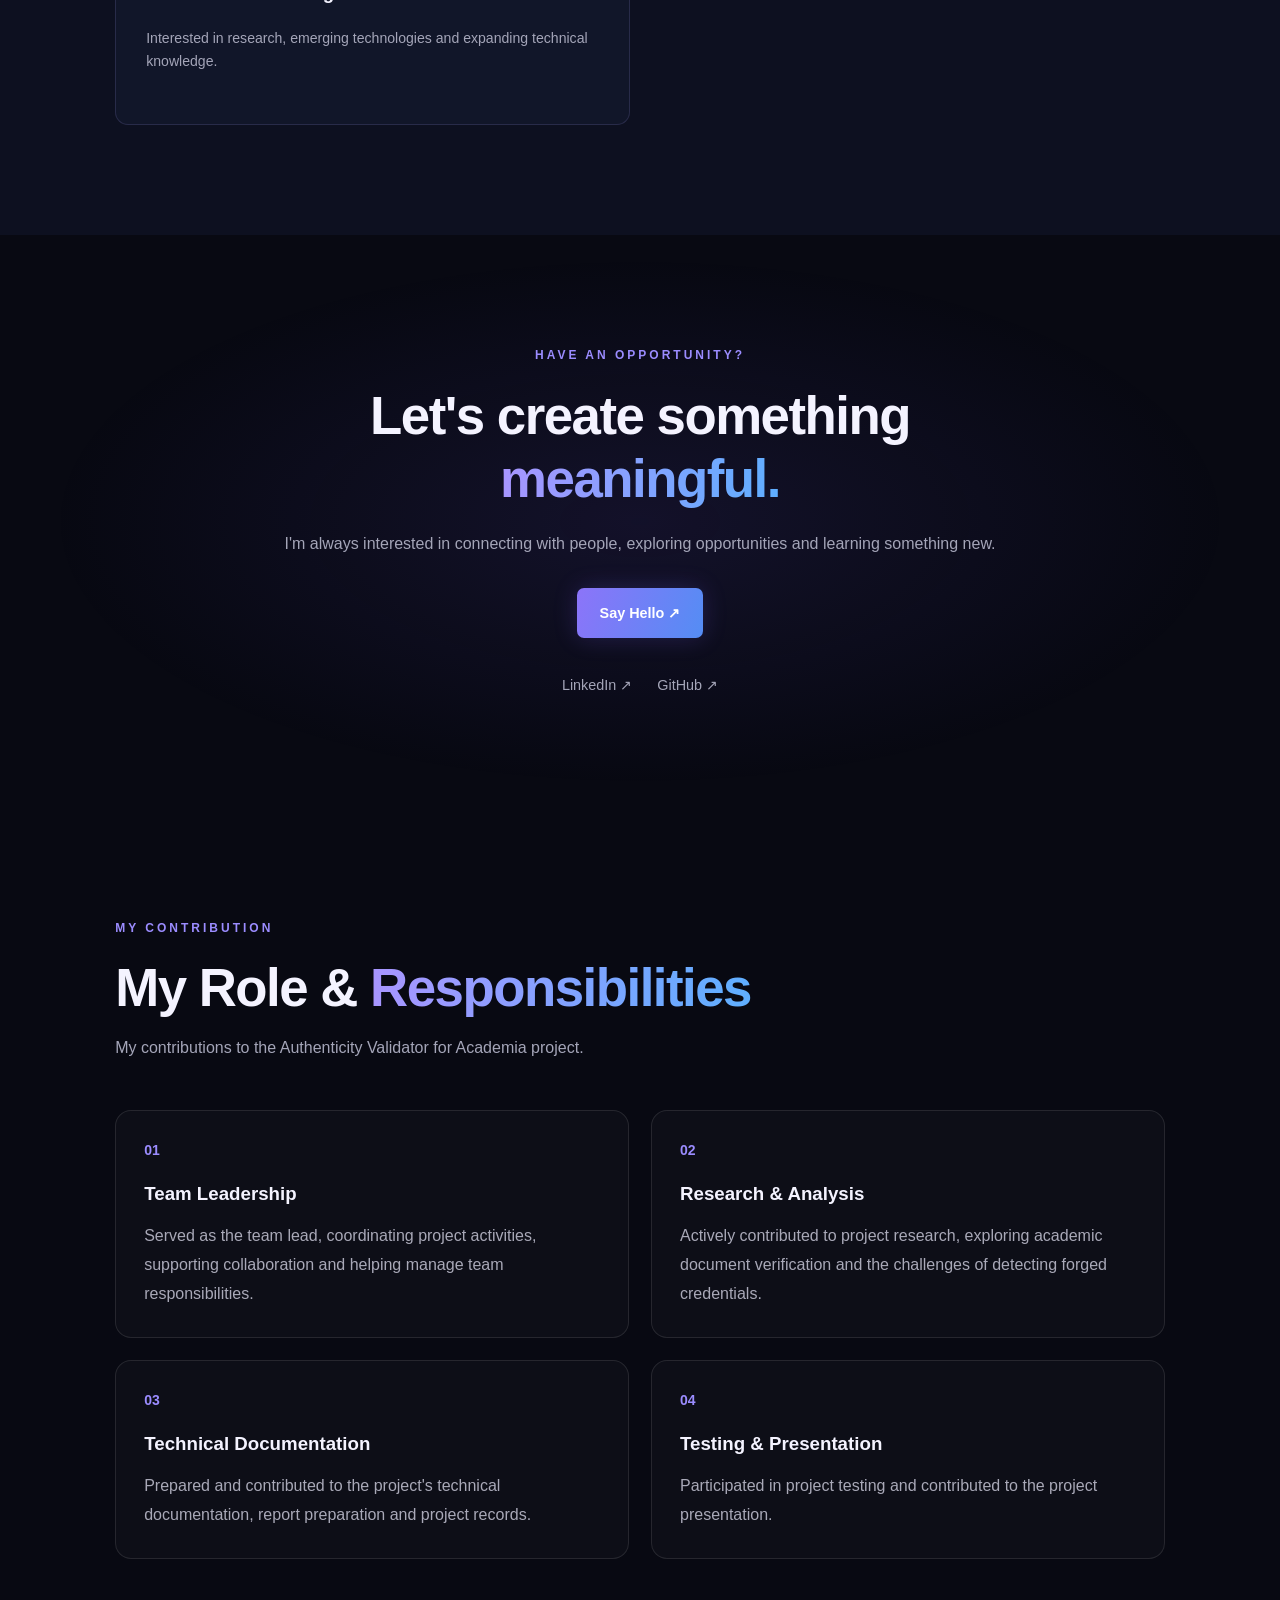
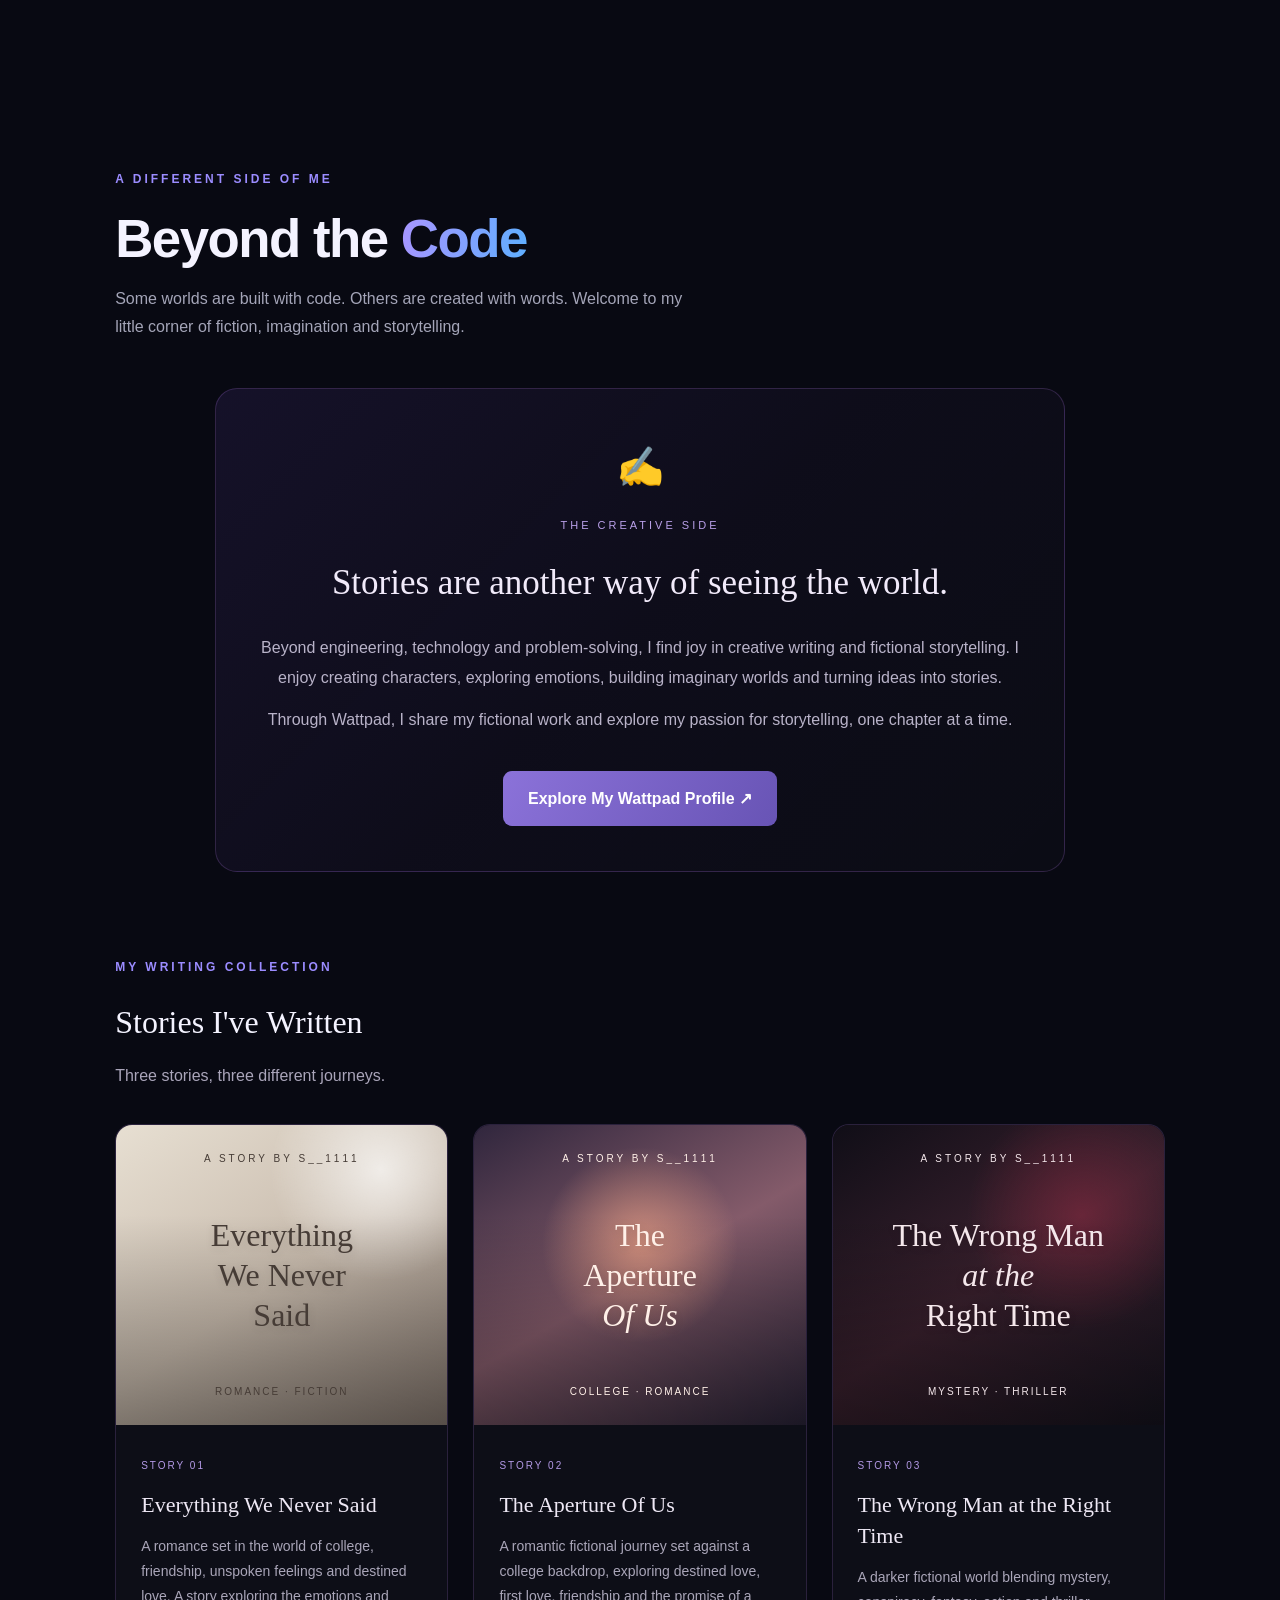
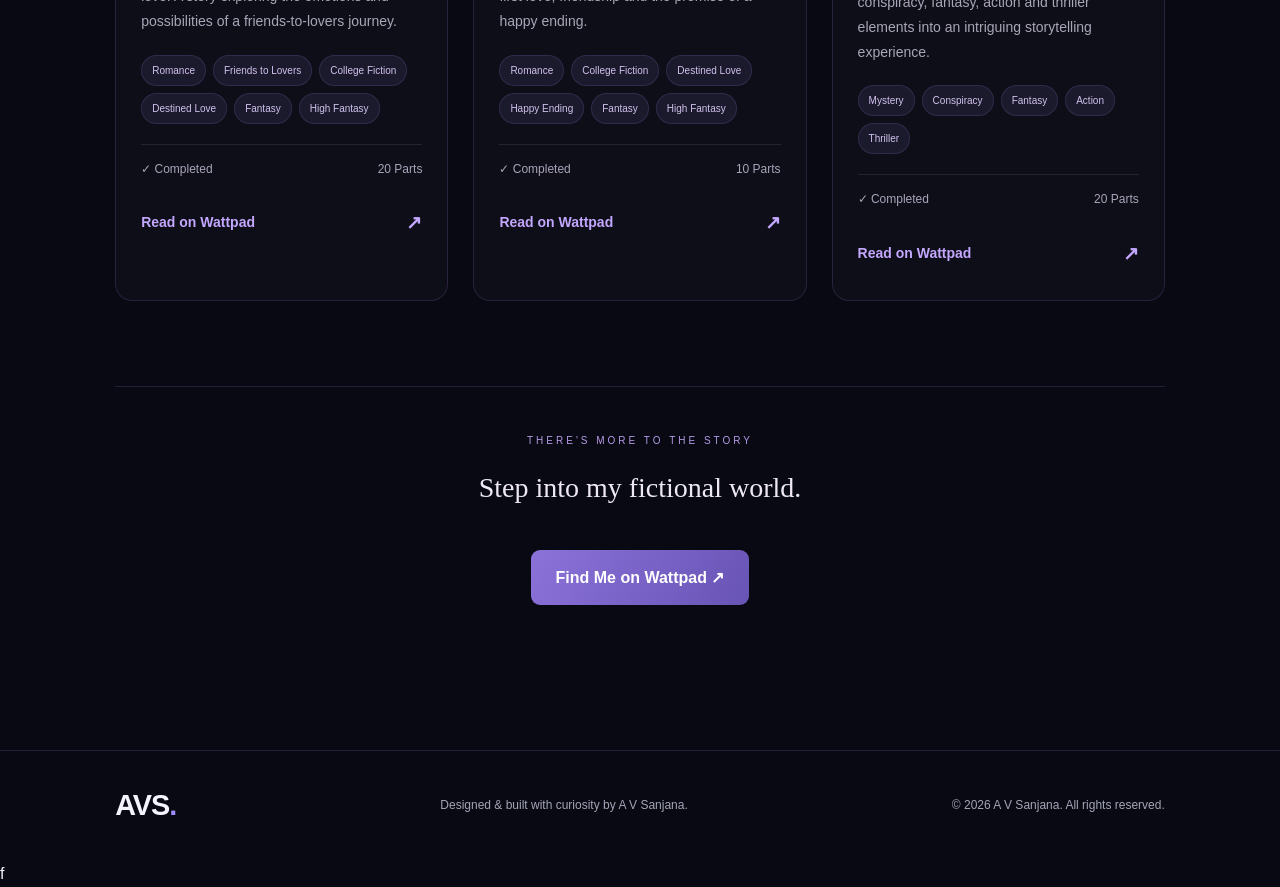
==== commit 798a6461: "Update portfolio with new sections and gallery" ====
--- a/index.html
+++ b/index.html
@@ -27,6 +27,8 @@
             <a href="#projects">Projects</a>
             <a href="#achievements">Achievements</a>
             <a href="#contact" class="nav-contact">Let's Connect ↗</a>
+            <a href="#writing">Creative Writing</a>
+            <a href="life-beyond-work.html">Life Beyond Work</a>
         </nav>
     </header>
 
@@ -43,9 +45,13 @@
 
                 <h1>Hi, I'm <span>A V Sanjana.</span></h1>
 
-                <h2>Engineering ideas.<br>
-                    <span class="gradient-text">Creating possibilities.</span>
-                </h2>
+                
+<h2 class="hero-tagline">
+    <span class="tagline-static">Engineering ideas.</span>
+    <br>
+    <span id="typing-text">Creating possibilities.</span><span class="typing-cursor">|</span>
+</h2>
+
 
                 <p class="hero-description">
                     An Electronics and Communication Engineering graduate
@@ -66,12 +72,15 @@
         Download Resume
     </a>
                 </div>
-                
+
+
+               
+            
 
                 <div class="social-links">
-                    <a href="www.linkedin.com/in/a-v-sanjana-may2004" target="_blank"
+                    <a href="https://www.linkedin.com/in/a-v-sanjana-may2004" target="_blank"
                        rel="noopener noreferrer">LinkedIn ↗</a>
-                    <a href="https://github.com/AVSanjana/AVSanjana.git" target="_blank"
+                    <a href="https://github.com/AVSanjana" target="_blank"
                        rel="noopener noreferrer">GitHub ↗</a>
                 </div>
             </div>
@@ -241,24 +250,12 @@
                     <div class="project-tags">
                         <span>Document Verification</span>
                         <span>Academia</span>
-                       
-<div class="project-actions">
-
-    <a href="assets/Authenticity-Validator-Report.pdf"
-       class="btn btn-primary"
-       target="_blank"
-       rel="noopener noreferrer">
-        View Project Report ↗
-    </a>
-
-    <a href="academia-project.html"
-       class="btn btn-outline">
-        View Project Details ↗
-    </a>
-
-</div>
-
-
+
+<a href="academia-project.html" class="btn btn-primary">
+    View Project Details ↗
+</a>
+
+                    </div>
                 </article>
 
                 <article class="project-card reveal">
@@ -273,6 +270,11 @@
                     <div class="project-tags">
                         <span>Blockchain</span><span>Solidity</span><span>RFID</span>
                     </div>
+
+<a href="attendance-project.html" class="btn btn-primary">
+    View Project Details ↗
+</a>
+
                 </article>
 
                 <article class="project-card reveal">
@@ -350,14 +352,14 @@
                    class="btn btn-primary">Say Hello ↗</a>
 
                 <div class="contact-links">
-                    <a href="www.linkedin.com/in/a-v-sanjana-may2004" target="_blank"
+                    <a href="https://www.linkedin.com/in/a-v-sanjana-may2004" target="_blank"
                        rel="noopener noreferrer">LinkedIn ↗</a>
-                    <a href="https://github.com/AVSanjana/AVSanjana.git" target="_blank"
+                    <a href="https://github.com/AVSanjana" target="_blank"
                        rel="noopener noreferrer">GitHub ↗</a>
                 </div>
             </div>
         </section>
-        
+
 <!-- My Role & Contributions Section -->
 <section class="section role-section" id="my-role">
 
@@ -412,6 +414,272 @@
 
     </main>
 
+
+<!-- ================= CREATIVE WRITING SECTION ================= -->
+
+<section class="section writing-section" id="writing">
+
+    <div class="section-heading reveal">
+        <p class="eyebrow">A DIFFERENT SIDE OF ME</p>
+
+        <h2>Beyond the <span class="gradient-text">Code</span></h2>
+
+        <p class="section-description">
+            Some worlds are built with code. Others are created with words.
+            Welcome to my little corner of fiction, imagination and storytelling.
+        </p>
+    </div>
+
+    <!-- Author Introduction -->
+
+    <div class="author-intro reveal">
+
+        <span class="author-symbol">✍</span>
+
+        <p class="author-kicker">THE CREATIVE SIDE</p>
+
+        <h3>Stories are another way of seeing the world.</h3>
+
+        <p>
+            Beyond engineering, technology and problem-solving,
+            I find joy in creative writing and fictional storytelling.
+            I enjoy creating characters, exploring emotions,
+            building imaginary worlds and turning ideas into stories.
+        </p>
+
+        <p>
+            Through Wattpad, I share my fictional work and explore
+            my passion for storytelling, one chapter at a time.
+        </p>
+
+        <a href="https://www.wattpad.com/user/S__1111"
+           target="_blank"
+           rel="noopener noreferrer"
+           class="writing-profile-btn">
+            Explore My Wattpad Profile ↗
+        </a>
+
+    </div>
+
+
+    <!-- Story Collection -->
+
+    <div class="writing-collection">
+
+        <div class="writing-collection-heading reveal">
+            <p class="eyebrow">MY WRITING COLLECTION</p>
+            <h3>Stories I've Written</h3>
+            <p>Three stories, three different journeys.</p>
+        </div>
+
+
+        <div class="story-grid">
+
+
+            <!-- STORY 1 -->
+
+            <article class="story-card reveal">
+
+                <div class="story-cover cover-one">
+                    <span class="cover-author">A STORY BY S__1111</span>
+
+                    <div class="cover-title">
+                        <span>Everything</span>
+                        <span>We Never</span>
+                        <span>Said</span>
+                    </div>
+
+                    <span class="cover-category">
+                        ROMANCE · FICTION
+                    </span>
+                </div>
+
+                <div class="story-content">
+
+                    <span class="story-number">STORY 01</span>
+
+                    <h3>Everything We Never Said</h3>
+
+                    <p class="story-description">
+                        A romance set in the world of college,
+                        friendship, unspoken feelings and destined love.
+                        A story exploring the emotions and possibilities
+                        of a friends-to-lovers journey.
+                    </p>
+
+                    <div class="genre-list">
+                        <span>Romance</span>
+                        <span>Friends to Lovers</span>
+                        <span>College Fiction</span>
+                        <span>Destined Love</span>
+                        <span>Fantasy</span>
+                        <span>High Fantasy</span>
+                    </div>
+
+                    <div class="story-meta">
+                        <span>✓ Completed</span>
+                        <span>20 Parts</span>
+                    </div>
+
+                    <a href="https://www.wattpad.com/story/411551711"
+                       target="_blank"
+                       rel="noopener noreferrer"
+                       class="story-link">
+                        Read on Wattpad <span>↗</span>
+                    </a>
+
+                </div>
+
+            </article>
+
+
+            <!-- STORY 2 -->
+
+
+            <article class="story-card reveal">
+
+                <div class="story-cover cover-two">
+                    <span class="cover-author">A STORY BY S__1111</span>
+
+                    <div class="cover-title">
+                        <span>The</span>
+                        <span>Aperture</span>
+                        <span class="cover-italic">Of Us</span>
+                    </div>
+
+                    <span class="cover-category">
+                        COLLEGE · ROMANCE
+                    </span>
+                </div>
+
+                <div class="story-content">
+
+                    <span class="story-number">STORY 02</span>
+
+                    <h3>The Aperture Of Us</h3>
+
+                    <p class="story-description">
+                        A romantic fictional journey set against
+                        a college backdrop, exploring destined love,
+                        first love, friendship and the promise
+                        of a happy ending.
+                    </p>
+
+                    <div class="genre-list">
+                        <span>Romance</span>
+                        <span>College Fiction</span>
+                        <span>Destined Love</span>
+                        <span>Happy Ending</span>
+                        <span>Fantasy</span>
+                        <span>High Fantasy</span>
+                    </div>
+
+                    <div class="story-meta">
+                        <span>✓ Completed</span>
+                        <span>10 Parts</span>
+                    </div>
+
+                    <a href="https://www.wattpad.com/story/410416727"
+                       target="_blank"
+                       rel="noopener noreferrer"
+                       class="story-link">
+                        Read on Wattpad <span>↗</span>
+                    </a>
+
+                </div>
+
+            </article>
+
+
+            <!-- STORY 3 -->
+
+
+            <article class="story-card reveal">
+
+                <div class="story-cover cover-three">
+                    <span class="cover-author">A STORY BY S__1111</span>
+
+                    <div class="cover-title">
+                        <span>The Wrong Man</span>
+                        <span class="cover-italic">at the</span>
+                        <span>Right Time</span>
+                    </div>
+
+                    <span class="cover-category">
+                        MYSTERY · THRILLER
+                    </span>
+                </div>
+
+                <div class="story-content">
+
+                    <span class="story-number">STORY 03</span>
+
+                    <h3>The Wrong Man at the Right Time</h3>
+
+                    <p class="story-description">
+                        A darker fictional world blending mystery,
+                        conspiracy, fantasy, action and thriller
+                        elements into an intriguing storytelling experience.
+                    </p>
+
+                    <div class="genre-list">
+                        <span>Mystery</span>
+                        <span>Conspiracy</span>
+                        <span>Fantasy</span>
+                        <span>Action</span>
+                        <span>Thriller</span>
+                    </div>
+
+                    <div class="story-meta">
+                        <span>✓ Completed</span>
+                        <span>20 Parts</span>
+                    </div>
+
+                    <a href="https://www.wattpad.com/story/415542046"
+                       target="_blank"
+                       rel="noopener noreferrer"
+                       class="story-link">
+                        Read on Wattpad <span>↗</span>
+                    </a>
+
+                </div>
+
+            </article>
+
+
+        </div>
+
+    </div>
+
+
+    <!-- Wattpad Closing Link -->
+
+    <div class="writing-footer reveal">
+
+        <p>THERE'S MORE TO THE STORY</p>
+
+        <h3>Step into my fictional world.</h3>
+
+        <a href="https://www.wattpad.com/user/S__1111"
+           target="_blank"
+           rel="noopener noreferrer"
+           class="writing-profile-btn">
+            Find Me on Wattpad ↗
+        </a>
+
+    </div>
+
+</section>
+
+<!-- ================= END CREATIVE WRITING SECTION ================= -->
+
+
+
+
+
+
+
+
     <!-- Footer -->
     <footer class="footer">
         <a href="#home" class="logo">AVS<span>.</span></a>
@@ -419,6 +687,10 @@
         <p>© <span id="year"></span> A V Sanjana. All rights reserved.</p>
     </footer>
 
-    <script src="script.js"></script>
+    <script src="script.js" defer></script>
+
+<button id="backToTop" title="Back to top" aria-label="Back to top">↑</button>
+
 </body>
 </html>
+f
--- a/style.css
+++ b/style.css
@@ -709,10 +709,688 @@
     border: 3px solid #8b5cf6;
     box-shadow: 0 0 25px rgba(139, 92, 246, 0.4);
 }
-
-.project-actions {
+.hero-actions {
     display: flex;
     flex-wrap: wrap;
-    gap: 12px;
-    margin-top: 20px;
-}
+    align-items: center;
+    gap: 16px;
+}
+
+.hero-actions a {
+    margin: 0;
+}
+
+/* My Role & Contributions */
+
+.contributions-grid {
+    display: grid;
+    grid-template-columns: repeat(2, 1fr);
+    gap: 22px;
+    margin-top: 35px;
+}
+
+.contribution-card {
+    padding: 28px;
+    background: rgba(255, 255, 255, 0.025);
+    border: 1px solid rgba(255, 255, 255, 0.1);
+    border-radius: 16px;
+    transition: transform 0.3s ease, border-color 0.3s ease;
+}
+
+.contribution-card:hover {
+    transform: translateY(-6px);
+    border-color: #8b7cff;
+}
+
+.contribution-icon {
+    color: #9b8cff;
+    font-size: 14px;
+    font-weight: 700;
+    margin-bottom: 16px;
+}
+
+.contribution-card h3 {
+    margin-bottom: 12px;
+}
+
+.contribution-card p {
+    color: #a9a9b8;
+    line-height: 1.8;
+}
+
+@media (max-width: 700px) {
+    .contributions-grid {
+        grid-template-columns: 1fr;
+    }
+}
+/* Project card button spacing */
+
+.project-card > a.btn {
+    display: inline-flex;
+    align-items: center;
+    margin-top: 18px;
+}
+
+.project-card .project-tags {
+    margin-bottom: 18px;
+}
+
+/* CREATIVE WRITING SECTION */
+
+
+/* =========================================
+   CREATIVE WRITING - BEYOND THE CODE
+========================================= */
+
+.writing-section {
+    padding-top: 100px;
+    padding-bottom: 100px;
+}
+
+/* Author Introduction */
+
+.author-intro {
+    max-width: 850px;
+    margin: 45px auto 85px;
+    padding: 45px 38px;
+    text-align: center;
+    background: linear-gradient(
+        135deg,
+        rgba(139, 92, 246, 0.10),
+        rgba(192, 132, 252, 0.035),
+        rgba(255, 255, 255, 0.015)
+    );
+    border: 1px solid rgba(192, 132, 252, 0.2);
+    border-radius: 22px;
+}
+
+.author-symbol {
+    font-size: 38px;
+    color: #c4a7ff;
+}
+
+.author-kicker {
+    color: #b9a0e9;
+    font-size: 11px;
+    letter-spacing: 3px;
+    margin: 18px 0;
+}
+
+.author-intro h3 {
+    font-family: Georgia, serif;
+    font-size: clamp(25px, 4vw, 35px);
+    font-weight: 400;
+    color: #f1eafa;
+    margin-bottom: 20px;
+}
+
+.author-intro p:not(.author-kicker) {
+    color: #b9b3c9;
+    line-height: 1.9;
+    margin: 12px 0;
+}
+
+.writing-profile-btn {
+    display: inline-flex;
+    align-items: center;
+    justify-content: center;
+    margin-top: 23px;
+    padding: 14px 25px;
+    border-radius: 9px;
+    color: white;
+    text-decoration: none;
+    font-weight: 600;
+    background: linear-gradient(120deg, #8b72d9, #6854b5);
+    transition: 0.3s ease;
+}
+
+.writing-profile-btn:hover {
+    transform: translateY(-3px);
+    box-shadow: 0 8px 25px rgba(139, 114, 217, 0.25);
+}
+
+
+/* Story Collection Heading */
+
+.writing-collection {
+    margin-top: 50px;
+}
+
+.writing-collection-heading {
+    margin-bottom: 35px;
+}
+
+.writing-collection-heading h3 {
+    font-family: Georgia, serif;
+    font-size: 32px;
+    font-weight: 400;
+    margin: 12px 0;
+}
+
+.writing-collection-heading > p:last-child {
+    color: #aaa5ba;
+}
+
+
+/* Story Cards */
+
+.story-grid {
+    display: grid;
+    grid-template-columns: repeat(3, minmax(0, 1fr));
+    gap: 25px;
+    align-items: stretch;
+}
+
+.story-card {
+    overflow: hidden;
+    border: 1px solid rgba(192, 132, 252, 0.16);
+    border-radius: 17px;
+    background: rgba(255, 255, 255, 0.025);
+    transition: transform 0.35s ease,
+                border-color 0.35s ease;
+}
+
+.story-card:hover {
+    transform: translateY(-7px);
+    border-color: rgba(192, 132, 252, 0.55);
+}
+
+
+/* CSS Book Covers */
+
+.story-cover {
+    min-height: 300px;
+    padding: 25px;
+    display: flex;
+    flex-direction: column;
+    justify-content: space-between;
+    text-align: center;
+    position: relative;
+    overflow: hidden;
+}
+
+.story-cover::before {
+    content: "";
+    position: absolute;
+    inset: 0;
+    background: linear-gradient(
+        180deg,
+        transparent 30%,
+        rgba(0, 0, 0, 0.35)
+    );
+    pointer-events: none;
+}
+
+.cover-one {
+    background:
+        radial-gradient(
+            circle at 80% 15%,
+            rgba(255, 255, 255, 0.7),
+            transparent 30%
+        ),
+        linear-gradient(
+            145deg,
+            #e7dfd2,
+            #c9bcae,
+            #85786f
+        );
+    color: #463c36;
+}
+
+.cover-two {
+    background:
+        radial-gradient(
+            circle at 50% 40%,
+            rgba(255, 174, 139, 0.65),
+            transparent 40%
+        ),
+        linear-gradient(
+            150deg,
+            #30263d,
+            #845b6a,
+            #292338
+        );
+    color: #fff0e8;
+}
+
+.cover-three {
+    background:
+        radial-gradient(
+            circle at 75% 30%,
+            rgba(142, 43, 66, 0.55),
+            transparent 35%
+        ),
+        linear-gradient(
+            145deg,
+            #100e17,
+            #39202d,
+            #15131e
+        );
+    color: #f4e7eb;
+}
+
+.cover-author,
+.cover-category,
+.cover-title {
+    position: relative;
+    z-index: 1;
+}
+
+.cover-author {
+    font-size: 10px;
+    letter-spacing: 3px;
+}
+
+.cover-title {
+    display: flex;
+    flex-direction: column;
+    font-family: Georgia, serif;
+    font-size: clamp(27px, 2.5vw, 37px);
+    line-height: 1.25;
+    font-weight: 400;
+    text-shadow: 0 2px 10px rgba(0,0,0,0.12);
+}
+
+.cover-italic {
+    font-style: italic;
+}
+
+.cover-category {
+    font-size: 10px;
+    letter-spacing: 2px;
+}
+
+
+/* Story Information */
+
+.story-content {
+    padding: 25px;
+}
+
+.story-number {
+    color: #b49ae7;
+    font-size: 10px;
+    letter-spacing: 2px;
+}
+
+.story-content h3 {
+    font-family: Georgia, serif;
+    font-weight: 400;
+    font-size: 22px;
+    line-height: 1.4;
+    margin: 13px 0;
+    color: #eee8f5;
+}
+
+.story-description {
+    color: #aaa6b9;
+    font-size: 14px;
+    line-height: 1.8;
+    margin-bottom: 20px;
+}
+
+
+/* Genre Labels */
+
+.genre-list {
+    display: flex;
+    flex-wrap: wrap;
+    gap: 7px;
+    margin-bottom: 20px;
+}
+
+.genre-list span {
+    padding: 6px 10px;
+    border-radius: 20px;
+    font-size: 10px;
+    color: #d2c3ee;
+    background: rgba(167, 139, 250, 0.09);
+    border: 1px solid rgba(167, 139, 250, 0.15);
+}
+
+
+/* Story Metadata */
+
+.story-meta {
+    display: flex;
+    justify-content: space-between;
+    gap: 8px;
+    padding: 14px 0;
+    border-top: 1px solid rgba(255,255,255,0.09);
+    color: #aaa4ba;
+    font-size: 12px;
+}
+
+
+/* Wattpad Story Links */
+
+.story-link {
+    display: flex;
+    justify-content: space-between;
+    align-items: center;
+    padding: 14px 0 5px;
+    color: #c4a7ff;
+    text-decoration: none;
+    font-size: 14px;
+    font-weight: 600;
+    transition: color 0.3s ease;
+}
+
+.story-link:hover {
+    color: white;
+}
+
+.story-link span {
+    font-size: 19px;
+}
+
+
+/* Closing Section */
+
+.writing-footer {
+    text-align: center;
+    margin-top: 85px;
+    padding: 45px 20px;
+    border-top: 1px solid rgba(192, 132, 252, 0.16);
+}
+
+.writing-footer > p {
+    font-size: 10px;
+    letter-spacing: 3px;
+    color: #b49ae7;
+}
+
+.writing-footer h3 {
+    font-family: Georgia, serif;
+    font-weight: 400;
+    font-size: 28px;
+    margin: 15px 0;
+    color: #eee8f5;
+}
+
+
+/* Responsive Layout */
+
+@media (max-width: 950px) {
+    .story-grid {
+        grid-template-columns: repeat(2, minmax(0, 1fr));
+    }
+}
+
+@media (max-width: 600px) {
+    .story-grid {
+        grid-template-columns: 1fr;
+    }
+
+    .author-intro {
+        padding: 30px 22px;
+    }
+
+    .story-cover {
+        min-height: 330px;
+    }
+
+    .writing-footer {
+        margin-top: 55px;
+    }
+}
+
+/* =========================================
+   END CREATIVE WRITING SECTION
+========================================= */
+
+
+/* LIFE BEYOND WORK - SEPARATE PAGE */
+
+.personal-gallery-page {
+    padding: 65px 8%;
+    max-width: 1250px;
+    margin: auto;
+}
+
+.personal-gallery-heading {
+    text-align: center;
+    margin: 25px auto 45px;
+    max-width: 650px;
+}
+
+.personal-gallery-heading h1 {
+    font-size: clamp(34px, 5vw, 52px);
+    margin: 15px 0;
+}
+
+.personal-gallery-heading > p:last-child {
+    color: #aaa7b8;
+    line-height: 1.8;
+}
+
+/* Compact three-column gallery */
+
+.personal-photo-grid {
+    display: grid;
+    grid-template-columns: repeat(3, minmax(0, 1fr));
+    gap: 18px;
+}
+
+.personal-photo-grid figure {
+    margin: 0;
+    overflow: hidden;
+    border-radius: 13px;
+    background: rgba(255,255,255,0.035);
+    border: 1px solid rgba(255,255,255,0.09);
+}
+
+.personal-photo-grid img {
+    display: block;
+    width: 100%;
+    height: 210px;
+    object-fit: cover;
+    transition: transform 0.4s ease;
+}
+
+.personal-photo-grid figure:hover img {
+    transform: scale(1.05);
+}
+
+.personal-photo-grid figcaption {
+    padding: 12px;
+    color: #c5bbd6;
+    font-size: 13px;
+    text-align: center;
+}
+
+.gallery-back {
+    text-align: center;
+    margin: 45px 0 20px;
+}
+
+.gallery-back a {
+    color: #bba4f2;
+    text-decoration: none;
+}
+
+.gallery-back a:hover {
+    color: white;
+}
+
+@media (max-width: 700px) {
+    .personal-gallery-page {
+        padding: 45px 5%;
+    }
+
+    .personal-photo-grid {
+        grid-template-columns: repeat(2, minmax(0, 1fr));
+        gap: 12px;
+    }
+
+    .personal-photo-grid img {
+        height: 165px;
+    }
+}
+
+@media (max-width: 380px) {
+    .personal-photo-grid {
+        grid-template-columns: 1fr;
+    }
+
+    .personal-photo-grid img {
+        height: 220px;
+    }
+}
+
+/* Smooth page entrance animation */
+body {
+    animation: pageFadeIn 0.8s ease-in-out;
+}
+
+@keyframes pageFadeIn {
+    from {
+        opacity: 0;
+        transform: translateY(8px);
+    }
+
+    to {
+        opacity: 1;
+        transform: translateY(0);
+    }
+}
+
+/* Project card hover animation */
+.project-card {
+    transition: transform 0.3s ease, box-shadow 0.3s ease;
+}
+
+.project-card:hover {
+    transform: translateY(-6px);
+    box-shadow: 0 12px 30px rgba(0, 0, 0, 0.25);
+}
+
+/* Life Beyond Work photo hover effect */
+.personal-photo-grid img {
+    transition: transform 0.35s ease, filter 0.35s ease;
+}
+
+.personal-photo-grid img:hover {
+    transform: scale(1.04);
+    filter: brightness(1.08);
+}
+
+/* Smooth scrolling throughout the website */
+html {
+    scroll-behavior: smooth;
+}
+
+/* Navigation hover effect */
+nav a {
+    transition: color 0.3s ease, transform 0.3s ease;
+    display: inline-block;
+}
+
+nav a:hover {
+    color: #8ab4ff;
+    transform: translateY(-2px);
+}
+
+/* Subtle futuristic button hover effect */
+button,
+.project-link,
+.story-link,
+.writing-profile-btn {
+    transition: all 0.3s ease;
+}
+
+button:hover,
+.project-link:hover,
+.story-link:hover,
+.writing-profile-btn:hover {
+    transform: translateY(-3px);
+    box-shadow: 0 0 18px rgba(100, 160, 255, 0.3);
+}
+
+/* Floating Back to Top button */
+#backToTop {
+    display: none;
+    position: fixed;
+    bottom: 25px;
+    right: 25px;
+    z-index: 999;
+    width: 45px;
+    height: 45px;
+    border: none;
+    border-radius: 50%;
+    background: #8ab4ff;
+    color: #101522;
+    font-size: 24px;
+    cursor: pointer;
+    transition: all 0.3s ease;
+}
+
+#backToTop:hover {
+    background: #ffffff;
+    transform: translateY(-4px);
+}
+
+/* Animated futuristic ambient background */
+body {
+    position: relative;
+    isolation: isolate;
+}
+
+body::before {
+    content: "";
+    position: fixed;
+    inset: 0;
+    z-index: -1;
+    pointer-events: none;
+
+    background:
+        radial-gradient(
+            circle at 15% 25%,
+            rgba(70, 120, 255, 0.12),
+            transparent 35%
+        ),
+        radial-gradient(
+            circle at 85% 75%,
+            rgba(150, 80, 255, 0.10),
+            transparent 35%
+        );
+
+    animation: ambientGlow 12s ease-in-out infinite alternate;
+}
+
+@keyframes ambientGlow {
+    from {
+        background-position: 0% 0%, 100% 100%;
+    }
+
+    to {
+        background-position: 100% 100%, 0% 0%;
+    }
+}
+
+
+/* Minimal and elegant hero tagline */
+.hero-tagline {
+    font-size: clamp(22px, 2.2vw, 30px);
+    font-weight: 600;
+    line-height: 1.5;
+    margin-top: 18px;
+}
+
+#typing-text {
+    display: inline;
+    font-size: 0.9em;
+    font-weight: 500;
+    letter-spacing: 0.2px;
+    background: none;
+    -webkit-text-fill-color: #a49aff;
+    color: #a49aff;
+}
+
+.typing-cursor {
+    font-size: 0.85em;
+    font-weight: 300;
+    color: #a49aff;
+    animation: cursorBlink 1s infinite;
+}
+
